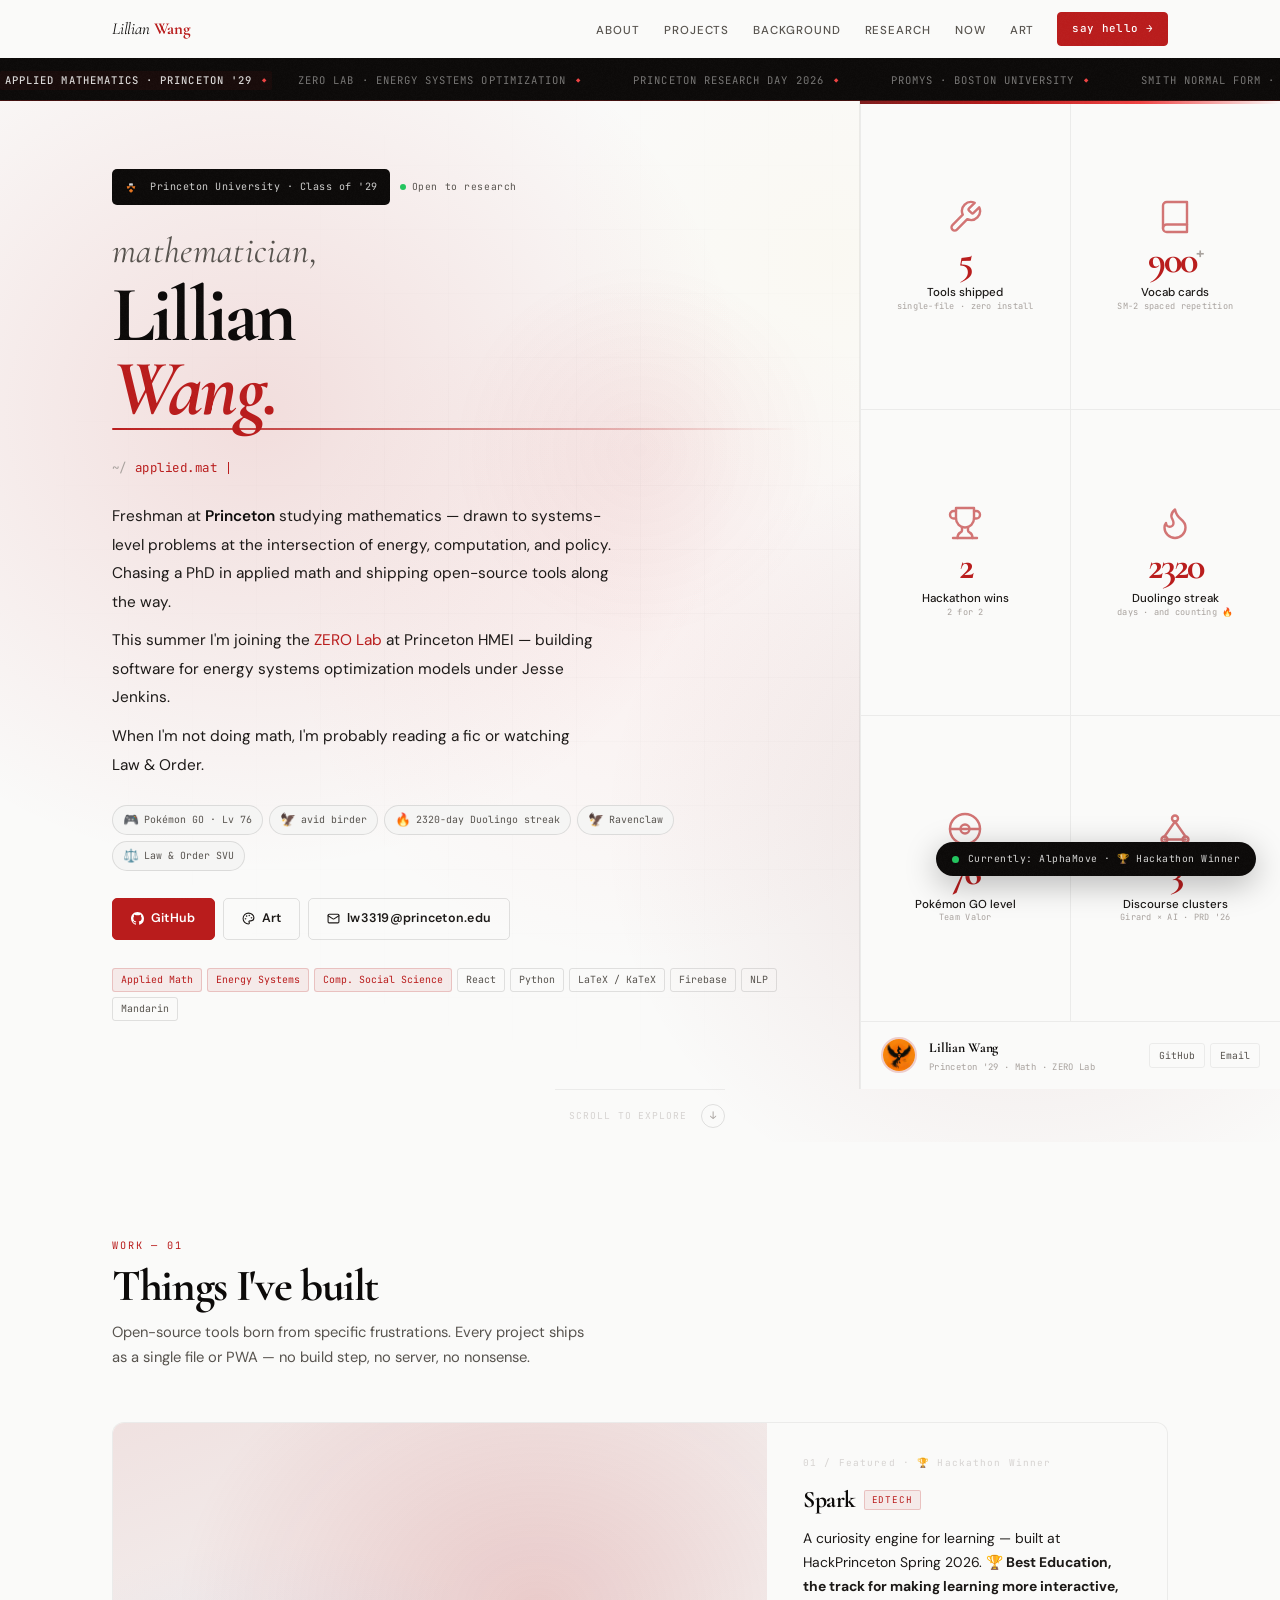
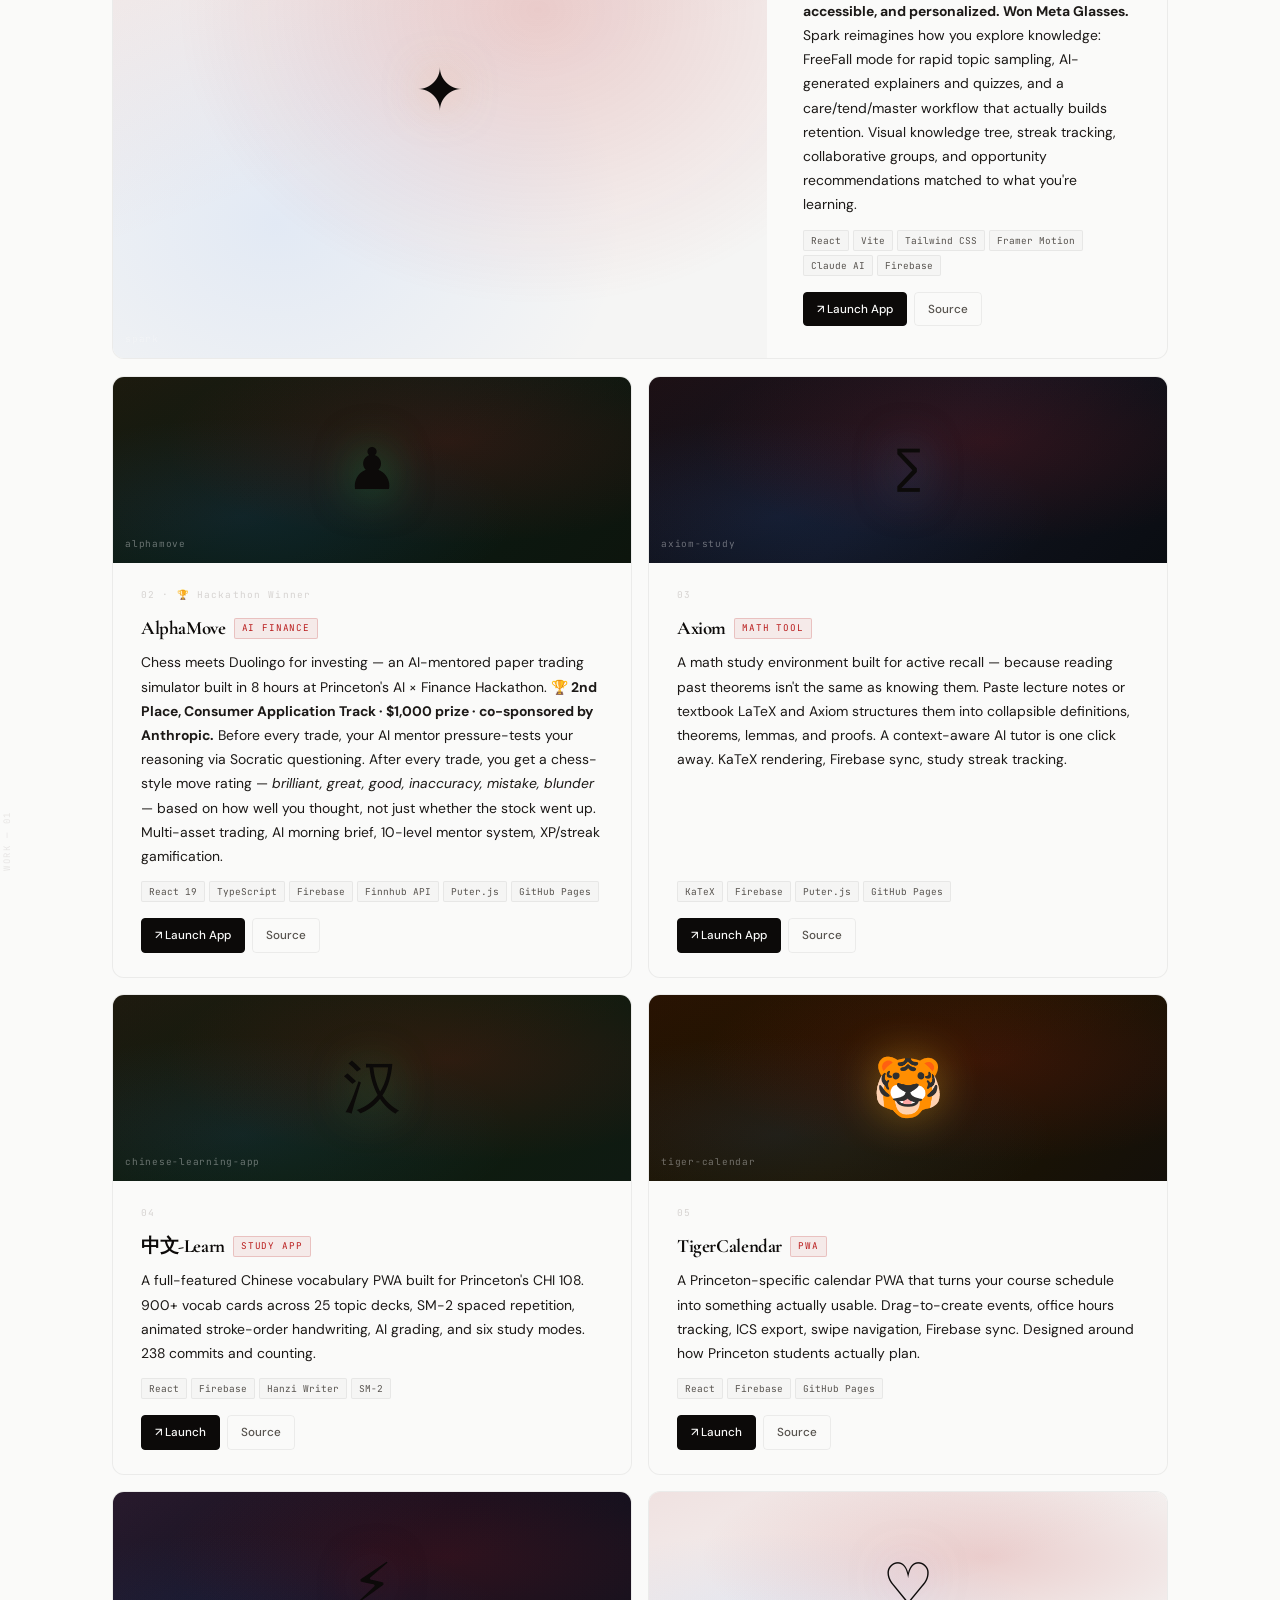
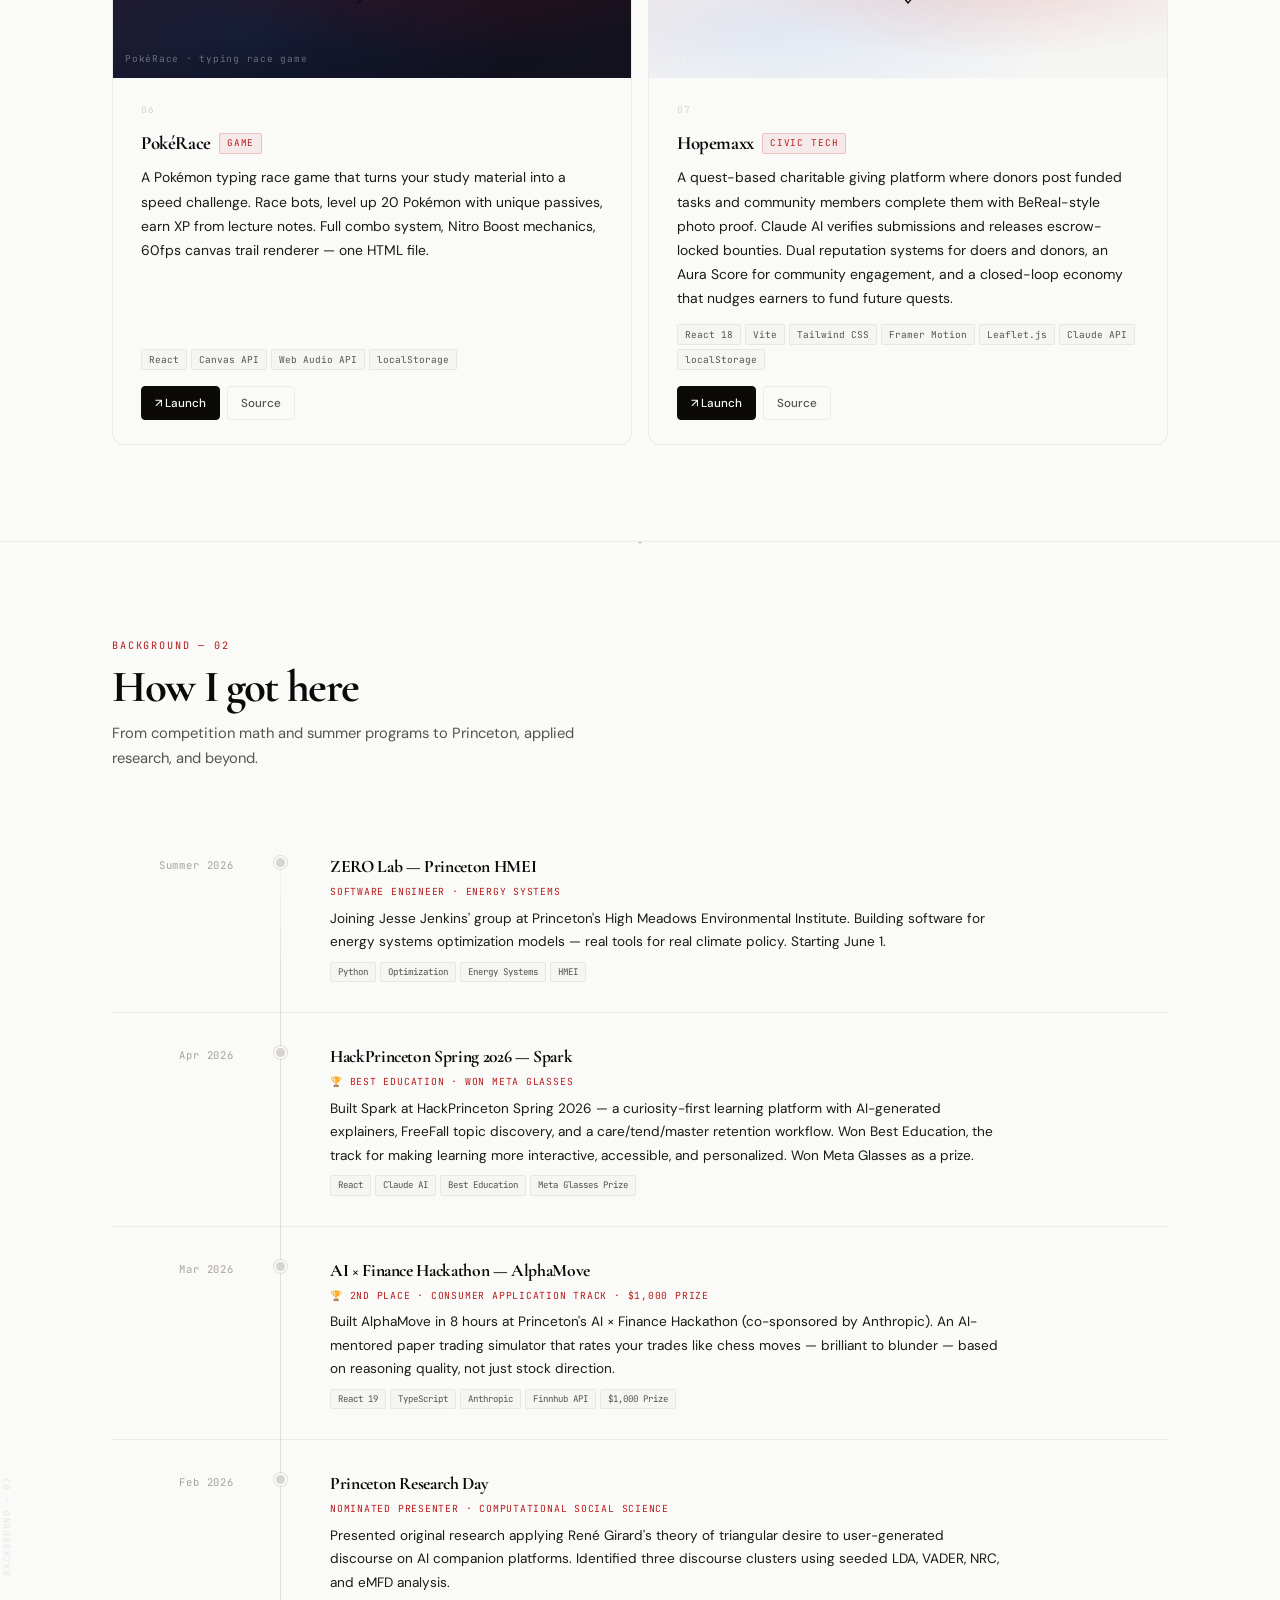
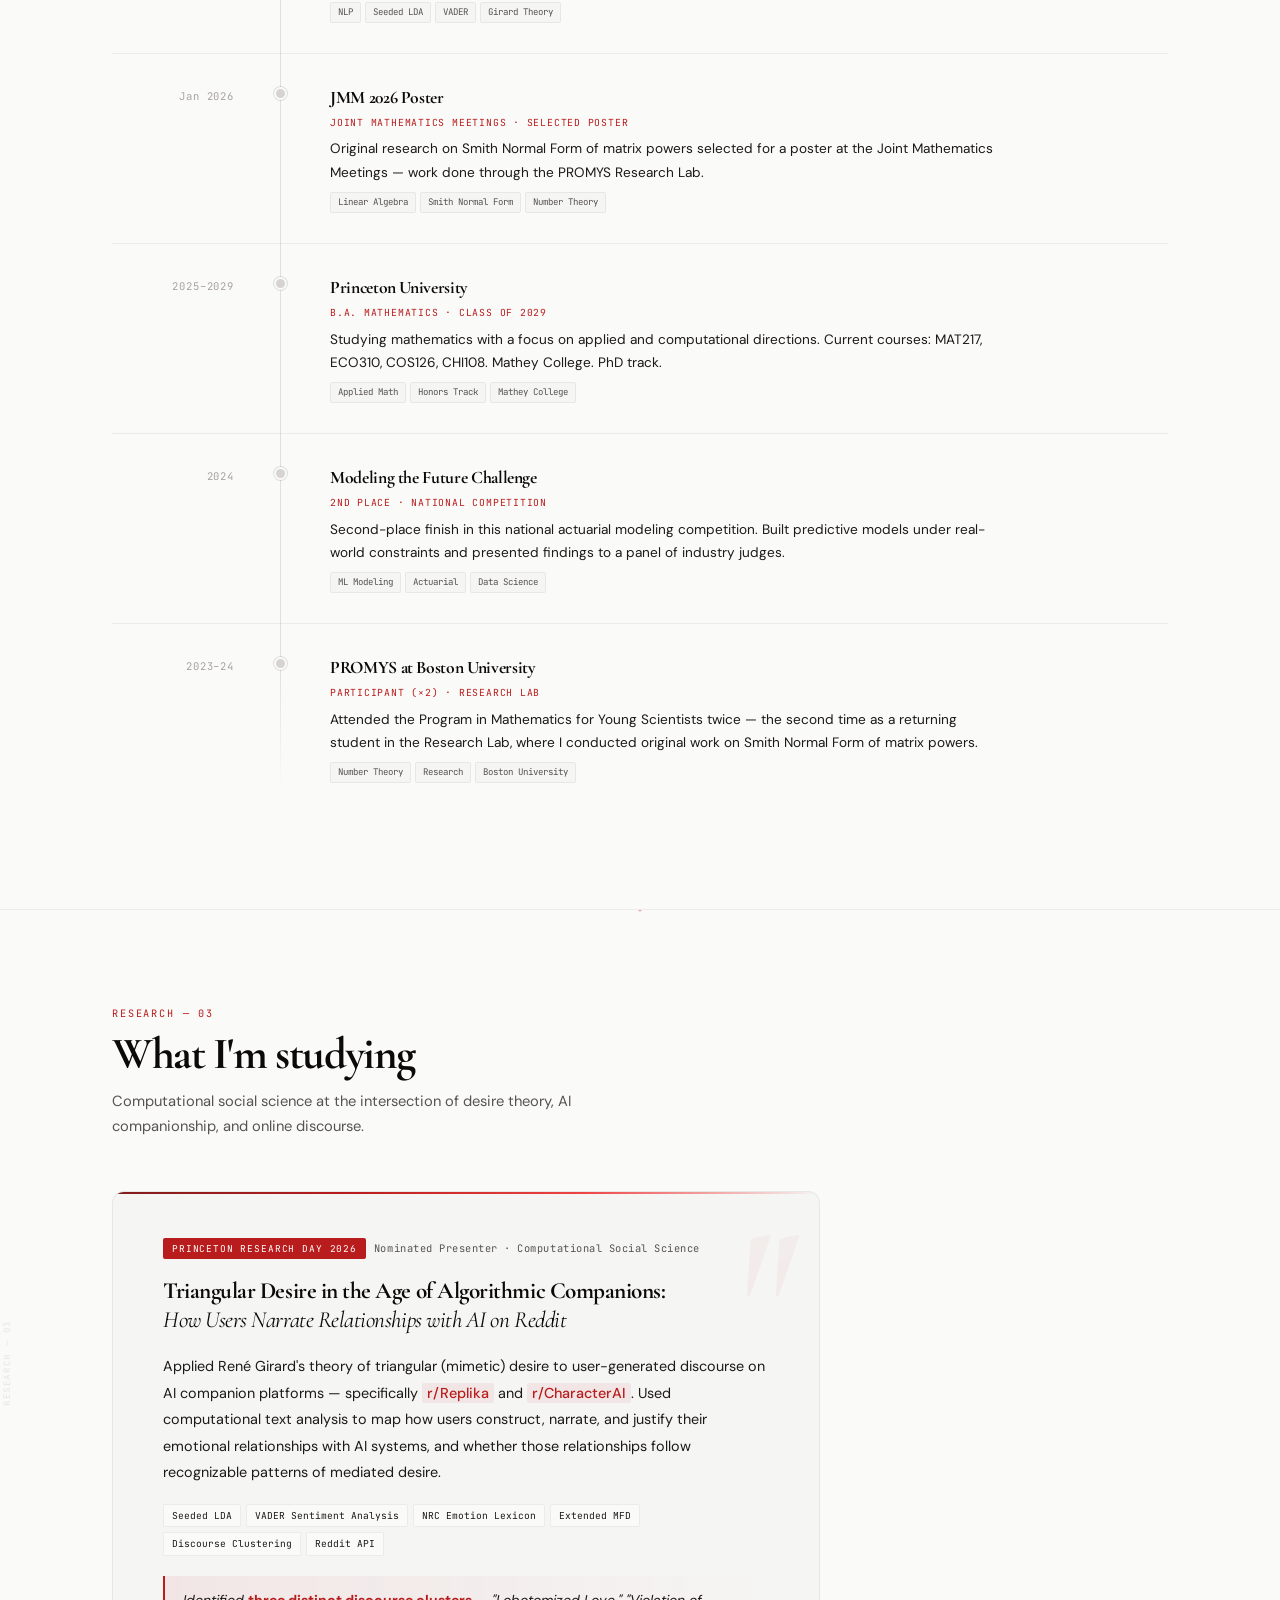
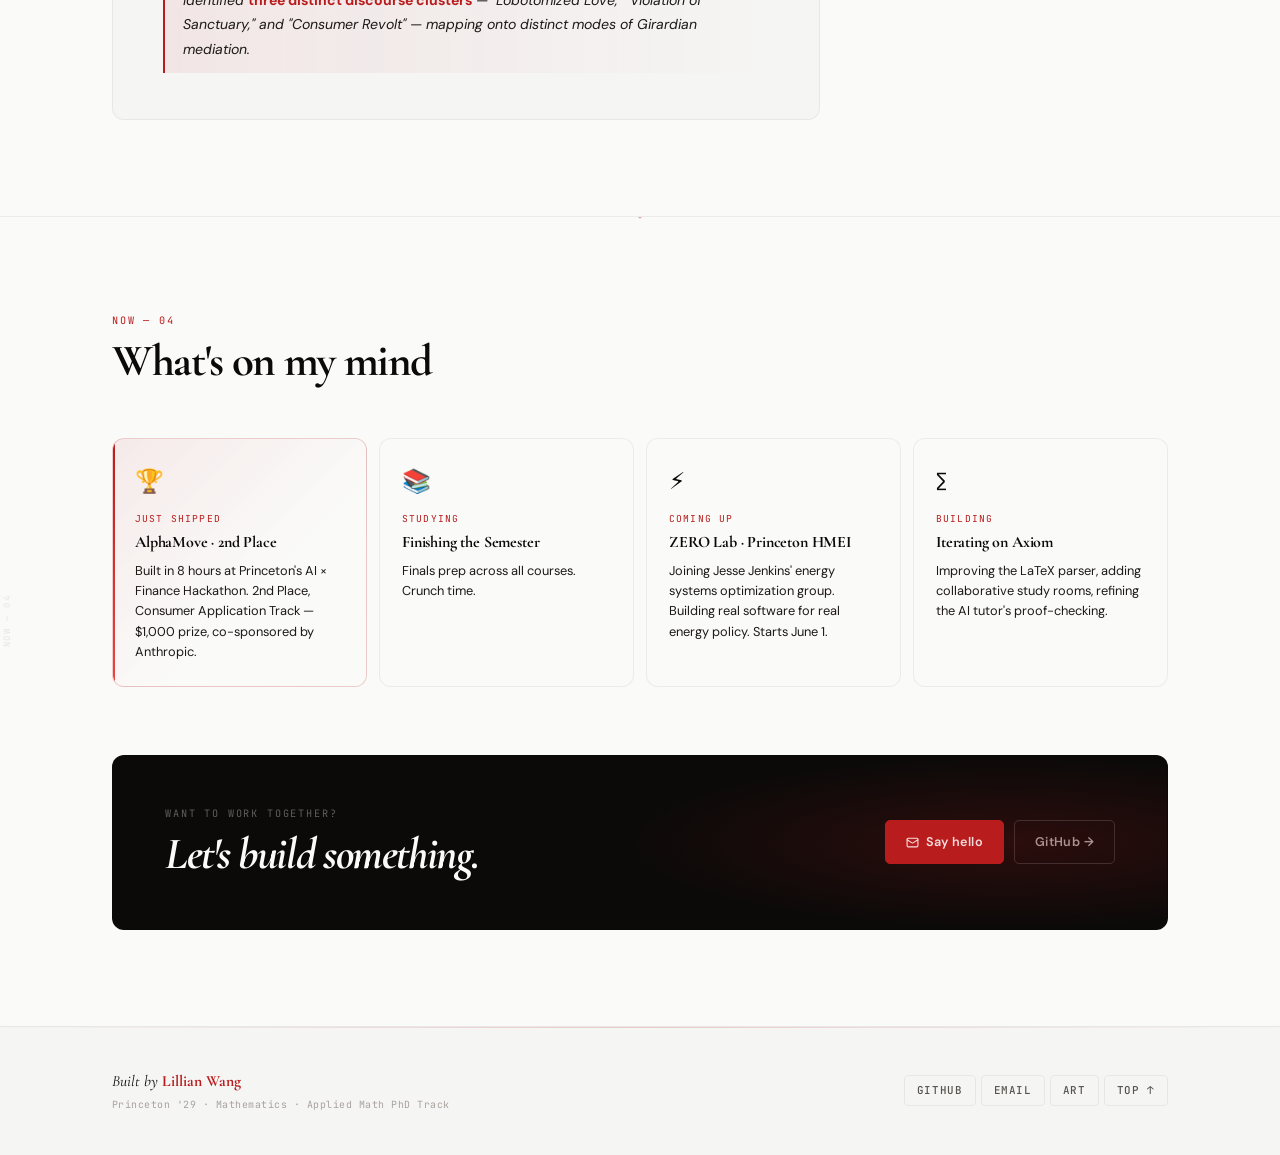
==== index.html @ 7b849ce6 "Update index.html" ====
<!DOCTYPE html>
<html lang="en">
<head>
<meta charset="UTF-8"/>
<meta name="viewport" content="width=device-width,initial-scale=1.0"/>
<meta http-equiv="Cache-Control" content="no-cache, no-store, must-revalidate"/>
<meta http-equiv="Pragma" content="no-cache"/>
<meta http-equiv="Expires" content="0"/>
<!-- Cache-bust version: update this string each deploy to force a reload -->
<meta name="site-version" content="v20250419-1"/>
<script>
(function(){
  var VERSION='v20250419-1';
  var stored=localStorage.getItem('site-version');
  if(stored && stored!==VERSION){
    localStorage.setItem('site-version',VERSION);
    // Hard reload, bypassing cache
    window.location.reload(true);
  } else {
    localStorage.setItem('site-version',VERSION);
  }
})();
</script>
<title>Lillian Wang — Math @ Princeton</title>
<meta name="description" content="Lillian Wang — Math @ Princeton '29. Building tools I wish existed. ZERO Lab internship. Applied math PhD track."/>
<meta name="google-site-verification" content="ecJf1j3jE1qeEwEBkO6Z4E8i9tVYqICHdxxBN81JIgk" />
<link rel="preconnect" href="https://fonts.googleapis.com"/>
<link rel="preconnect" href="https://fonts.gstatic.com" crossorigin/>
<link href="https://fonts.googleapis.com/css2?family=Cormorant+Garamond:ital,wght@0,400;0,600;0,700;1,400;1,700&family=DM+Sans:opsz,wght@9..40,300;9..40,400;9..40,500;9..40,600&family=JetBrains+Mono:wght@400;500&display=swap" rel="stylesheet"/>
<style>
:root{
  /* ── CRIMSON THEME ── */
  --r:#B91C1C;   /* Princeton crimson */
  --r2:#DC2626;
  --r3:#EF4444;
  --r4:#FCA5A5;
  --rdim:rgba(185,28,28,.07);
  --rlin:rgba(185,28,28,.2);
  --rglow:rgba(185,28,28,.18);
  --rdark:#7F1D1D;

  --ink:#0C0A09;--i2:#1C1917;--i3:#57534E;--i4:#A8A29E;--i5:#D6D3D1;
  --bg:#FAFAF9;--bg2:#F5F5F4;--bg3:#E7E5E4;--bg4:#D6D3D1;
  --bdr:rgba(12,10,9,.06);--bdr2:rgba(12,10,9,.11);

  --display:'Cormorant Garamond',Georgia,serif;
  --sans:'DM Sans',system-ui,sans-serif;
  --mono:'JetBrains Mono',monospace;
  --spring:cubic-bezier(.22,1,.36,1);
  --snap:cubic-bezier(.34,1.56,.64,1);
}

*,*::before,*::after{box-sizing:border-box;margin:0;padding:0}
html{scroll-behavior:smooth}
body{background:var(--bg);color:var(--ink);font-family:var(--sans);line-height:1.6;overflow-x:hidden;-webkit-font-smoothing:antialiased}

/* ── GLOBAL SCROLL PROGRESS ── */
#progress-bar{position:fixed;top:0;left:0;height:2px;width:0%;background:linear-gradient(90deg,var(--rdark),var(--r),var(--r3));z-index:9999;box-shadow:0 0 12px var(--rglow)}

/* ── GRAIN ── */
#grain{position:fixed;inset:0;z-index:9997;pointer-events:none;opacity:.28;mix-blend-mode:lighten}

/* ── CURSOR ── */
#cursor-glow{position:fixed;width:380px;height:380px;border-radius:50%;pointer-events:none;z-index:1;background:radial-gradient(circle,rgba(185,28,28,.055) 0%,transparent 70%);transform:translate(-50%,-50%)}

/* ── LAYOUT ── */
.wrap{max-width:1160px;margin:0 auto;padding:0 52px;position:relative;z-index:2}

/* ─────────────────────────
   NAV
───────────────────────── */
nav{position:fixed;top:0;left:0;right:0;z-index:500;transition:background .4s,box-shadow .4s}
nav.scrolled{background:rgba(250,250,249,.96);backdrop-filter:blur(24px);-webkit-backdrop-filter:blur(24px);border-bottom:1px solid var(--bdr)}
.nav-inner{max-width:1160px;margin:0 auto;padding:0 52px;height:58px;display:flex;align-items:center;justify-content:space-between}
.nav-logo{display:flex;align-items:center;gap:10px;text-decoration:none}

.nav-logo-name{font-family:var(--display);font-style:italic;font-size:1.05rem;color:var(--ink);font-weight:400;letter-spacing:-.01em}
.nav-logo-name b{font-style:normal;color:var(--r);font-weight:700}
.nav-r{display:flex;align-items:center;gap:6px}
.nav-links{display:flex;gap:2px;list-style:none}
.nav-links a{font-size:.72rem;font-weight:500;color:var(--i3);text-decoration:none;letter-spacing:.08em;text-transform:uppercase;padding:6px 11px;border-radius:4px;transition:color .15s,background .15s}
.nav-links a:hover{color:var(--ink);background:var(--bg2)}
.nav-cta{font-family:var(--mono);font-size:.68rem;font-weight:500;padding:7px 14px;border-radius:4px;background:var(--r);color:#fff;text-decoration:none;letter-spacing:.03em;border:1.5px solid var(--r);transition:all .18s var(--spring);margin-left:6px}
.nav-cta:hover{background:var(--r2);border-color:var(--r2);transform:translateY(-1px);box-shadow:0 4px 14px var(--rglow)}

/* ─────────────────────────
   MARQUEE
───────────────────────── */
.marquee-wrap{
  background:var(--ink);
  overflow:hidden;white-space:nowrap;padding:8px 0;
  position:relative;z-index:3;margin-top:58px;
  border-bottom:1px solid rgba(185,28,28,.3);
}
.marquee-track{display:inline-flex;animation:marquee 34s linear infinite}
.marquee-track:hover{animation-play-state:paused}
.marquee-item{font-family:var(--mono);font-size:.66rem;letter-spacing:.1em;text-transform:uppercase;color:rgba(250,250,249,.45);padding:0 26px;display:inline-flex;align-items:center;gap:10px;white-space:nowrap}
.marquee-item .dot{color:var(--r3);font-size:.45rem}
.marquee-item.hl{color:rgba(250,250,249,.85);font-weight:500}
@keyframes marquee{0%{transform:translateX(0)}100%{transform:translateX(-50%)}}

/* ─────────────────────────
   HERO
───────────────────────── */
#hero{display:flex;flex-direction:column;position:relative;background:var(--bg);overflow:hidden}

/* ── ANIMATED GRADIENT MESH BACKGROUND ── */
@property --bx1{syntax:'<percentage>';initial-value:20%;inherits:false}
@property --by1{syntax:'<percentage>';initial-value:30%;inherits:false}
@property --bx2{syntax:'<percentage>';initial-value:80%;inherits:false}
@property --by2{syntax:'<percentage>';initial-value:70%;inherits:false}
@property --bx3{syntax:'<percentage>';initial-value:50%;inherits:false}
@property --by3{syntax:'<percentage>';initial-value:50%;inherits:false}
.hero-bg{position:absolute;inset:0;z-index:0;pointer-events:none}
.hero-bg::before{
  content:'';position:absolute;inset:0;z-index:1;
  background-image:
    linear-gradient(var(--bdr) 1px,transparent 1px),
    linear-gradient(90deg,var(--bdr) 1px,transparent 1px);
  background-size:64px 64px;
  mask-image:radial-gradient(ellipse 85% 85% at 50% 45%,black 10%,transparent 68%);
  -webkit-mask-image:radial-gradient(ellipse 85% 85% at 50% 45%,black 10%,transparent 68%);
  opacity:.28;
}
.hero-bg::after{
  content:'';position:absolute;inset:0;
  --bx1:20%;--by1:30%;--bx2:80%;--by2:70%;--bx3:50%;--by3:50%;
  background:
    radial-gradient(ellipse 70% 80% at var(--bx1) var(--by1),rgba(185,28,28,.13) 0%,transparent 55%),
    radial-gradient(ellipse 60% 70% at var(--bx2) var(--by2),rgba(127,29,29,.1) 0%,transparent 55%),
    radial-gradient(ellipse 50% 60% at var(--bx3) var(--by3),rgba(248,113,113,.07) 0%,transparent 55%),
    radial-gradient(ellipse 40% 50% at 65% 15%,rgba(252,211,77,.04) 0%,transparent 55%);
  animation:meshBlob 20s ease-in-out infinite alternate;
}
@keyframes meshBlob{
  0%  {--bx1:20%;--by1:30%;--bx2:80%;--by2:70%;--bx3:50%;--by3:50%}
  33% {--bx1:70%;--by1:60%;--bx2:20%;--by2:30%;--bx3:80%;--by3:30%}
  66% {--bx1:40%;--by1:80%;--bx2:60%;--by2:20%;--bx3:20%;--by3:70%}
  100%{--bx1:75%;--by1:20%;--bx2:15%;--by2:80%;--bx3:85%;--by3:60%}
}

/* Big decorative number watermark */
.hero-watermark{
  position:absolute;right:-40px;top:50%;transform:translateY(-50%);
  font-family:var(--display);font-weight:700;font-style:italic;
  font-size:28vw;color:var(--r);opacity:.022;line-height:1;
  pointer-events:none;user-select:none;z-index:1;white-space:nowrap;
}

.hero-split{
  display:flex;flex:1;
  min-height:calc(100vh - 96px);
  position:relative;z-index:2;
}

/* LEFT */
.hero-l{
  flex:1;
  padding:68px 60px 68px max(52px,calc((100vw - 1160px)/2 + 52px));
  display:flex;flex-direction:column;justify-content:center;
  border-right:1px solid var(--bdr);
  position:relative;
}

/* Princeton badge */
.badge-row{display:flex;align-items:center;gap:10px;margin-bottom:28px;flex-wrap:wrap}
.princeton-badge{
  display:inline-flex;align-items:center;gap:8px;
  background:var(--ink);border-radius:5px;padding:5px 12px 5px 8px;
}
.psv{width:22px;height:26px;flex-shrink:0;object-fit:contain;mix-blend-mode:lighten}
.princeton-text{font-family:var(--mono);font-size:.63rem;color:rgba(250,250,249,.82);letter-spacing:.05em}
.live-chip{display:inline-flex;align-items:center;gap:6px;font-family:var(--mono);font-size:.61rem;color:var(--i3);letter-spacing:.06em}
.live-dot{width:6px;height:6px;border-radius:50%;background:#22c55e;flex-shrink:0;animation:livePulse 2.5s ease-in-out infinite}
@keyframes livePulse{0%,100%{box-shadow:0 0 0 2px rgba(34,197,94,.18)}50%{box-shadow:0 0 0 5px rgba(34,197,94,.04)}}

/* Name */
.hero-name{
  font-family:var(--display);
  font-size:clamp(3.8rem,6.2vw,6.2rem);
  font-weight:700;line-height:.93;
  letter-spacing:-.035em;color:var(--ink);
  margin-bottom:10px;
}
.hero-name .line1{display:block;font-weight:400;font-style:italic;color:var(--i3);font-size:.45em;letter-spacing:.01em;margin-bottom:10px;line-height:1}
.hero-name em{font-style:italic;color:var(--r);display:block;position:relative}
.hero-name em::after{
  content:'';position:absolute;bottom:-4px;left:0;height:2px;
  background:linear-gradient(90deg,var(--r),transparent);
  width:100%;border-radius:1px;
  transform:scaleX(0);transform-origin:left;
  animation:nameUnderline 1.1s .85s var(--spring) forwards;
}
@keyframes nameUnderline{to{transform:scaleX(1)}}

/* Terminal kicker */
.hero-kicker{font-family:var(--mono);font-size:.78rem;color:var(--r);letter-spacing:.04em;margin:22px 0 24px;display:flex;align-items:center;gap:8px;min-height:1.4em}
.kicker-prompt{color:var(--i4);user-select:none}
.cursor-blink{display:inline-block;width:1px;height:.9em;background:var(--r);margin-left:2px;vertical-align:middle;animation:blink .9s step-end infinite}
@keyframes blink{0%,100%{opacity:1}50%{opacity:0}}

.hero-bio{font-size:.96rem;line-height:1.86;color:var(--i2);max-width:500px;margin-bottom:26px}
.hero-bio p+p{margin-top:10px}
.hero-bio a{color:var(--r);text-underline-offset:3px;text-decoration-thickness:1px}
.hero-bio strong{color:var(--ink);font-weight:600}

/* Personality pills row */
.fun-row{display:flex;flex-wrap:wrap;gap:6px;margin-bottom:26px}
.fun-pill{
  display:inline-flex;align-items:center;gap:5px;
  font-family:var(--mono);font-size:.62rem;
  padding:4px 10px;border-radius:20px;
  background:var(--bg2);border:1px solid var(--bdr2);color:var(--i3);
  transition:all .18s var(--spring);cursor:default;
  white-space:nowrap;
}
.fun-pill:hover{border-color:var(--rlin);color:var(--r);background:var(--rdim);transform:translateY(-1px)}
.fun-pill .fp-ico{font-size:.8rem}

.hero-ctas{display:flex;gap:8px;flex-wrap:wrap;margin-bottom:28px}
.btn{display:inline-flex;align-items:center;gap:7px;font-size:.78rem;font-weight:600;letter-spacing:.02em;padding:10px 18px;border-radius:5px;text-decoration:none;border:1.5px solid transparent;transition:all .2s var(--spring)}
.btn-fill{background:var(--r);color:#fff;border-color:var(--r)}
.btn-fill:hover{background:var(--r2);transform:translateY(-2px);box-shadow:0 8px 24px var(--rglow)}
.btn-line{background:transparent;color:var(--i2);border-color:var(--bdr2)}
.btn-line:hover{border-color:var(--i3);color:var(--ink);transform:translateY(-2px)}

.chips{display:flex;flex-wrap:wrap;gap:5px}
.chip{font-family:var(--mono);font-size:.62rem;padding:3px 8px;border-radius:3px;background:transparent;border:1px solid var(--bdr2);color:var(--i3);transition:all .16s var(--spring);cursor:default}
.chip:hover{border-color:var(--rlin);color:var(--r);background:var(--rdim);transform:translateY(-1px)}
.chip.lit{background:var(--rdim);border-color:var(--rlin);color:var(--r)}

/* RIGHT — stat bento */
.hero-r{width:420px;flex-shrink:0;display:flex;flex-direction:column;background:var(--bg);position:relative}
.hr-accent{height:3px;background:linear-gradient(90deg,var(--rdark),var(--r),var(--r3),transparent);flex-shrink:0}

.stat-bento{
  flex:1;display:grid;
  grid-template-columns:1fr 1fr;
  border-left:1px solid var(--bdr);
}
.sb{
  padding:18px 16px;
  border-bottom:1px solid var(--bdr);
  border-right:1px solid var(--bdr);
  display:flex;flex-direction:column;align-items:center;justify-content:center;
  text-align:center;
  position:relative;overflow:hidden;cursor:default;
  transition:background .2s;gap:6px;
}
.sb:nth-child(2n){border-right:none}
.sb:nth-last-child(-n+2){border-bottom:none}
.sb.wide{grid-column:1/-1;border-right:none;flex-direction:row;align-items:center;gap:20px;min-height:80px;text-align:left;padding:18px 24px;justify-content:flex-start}
.sb.wide:last-child{border-bottom:none}

.sb::before{content:'';position:absolute;inset:0;background:var(--rdim);opacity:0;transition:opacity .25s}
.sb:hover::before{opacity:1}

/* Visual icon — centered at top, large */
.sb-icon{
  stroke:var(--r);
  stroke-width:1.6;
  width:36px;height:36px;
  color:var(--r);
  opacity:.6;
  transition:opacity .3s,transform .3s var(--spring);
  position:relative;z-index:1;
  flex-shrink:0;
}
.sb:hover .sb-icon{stroke:var(--r);opacity:.9;transform:scale(1.14) translateY(-2px)}
.sb.wide .sb-icon{stroke:var(--r);stroke-width:1.6;opacity:.6;width:32px;height:32px}

.sb-n{
  font-family:var(--display);
  font-size:clamp(1.9rem,3vw,2.7rem);
  font-weight:700;color:var(--r);
  line-height:1;letter-spacing:-.05em;
  position:relative;z-index:1;
  transition:transform .3s var(--spring);
}
.sb-n sup{font-size:.38em;vertical-align:super;font-family:var(--sans);color:var(--i4)}
.sb:hover .sb-n{transform:scale(1.06) translateY(-1px)}
.sb-label{font-size:.72rem;color:var(--i2);font-weight:500;position:relative;z-index:1;line-height:1.2}
.sb-sub{font-family:var(--mono);font-size:.54rem;color:var(--i4);letter-spacing:.03em;position:relative;z-index:1}

/* Profile strip */
.hr-profile{border-left:1px solid var(--bdr);border-top:1px solid var(--bdr);padding:15px 20px;display:flex;align-items:center;gap:12px;flex-shrink:0}
.hr-avatar{width:36px;height:36px;border-radius:50%;flex-shrink:0;overflow:hidden;border:2px solid var(--rlin)}
.hr-avatar img{width:100%;height:100%;object-fit:cover;object-position:center 20%}
.hr-profile-name{font-family:var(--display);font-size:.86rem;font-weight:700;color:var(--ink);letter-spacing:-.01em}
.hr-profile-sub{font-family:var(--mono);font-size:.56rem;color:var(--i4);letter-spacing:.04em;margin-top:1px}
.hr-profile-links{margin-left:auto;display:flex;gap:5px}
.hr-pl{font-family:var(--mono);font-size:.61rem;color:var(--i3);text-decoration:none;padding:4px 9px;border-radius:3px;border:1px solid var(--bdr);transition:all .15s}
.hr-pl:hover{color:var(--r);border-color:var(--rlin);background:var(--rdim)}

/* Hero footer */
.hero-foot{padding:14px 0;border-top:1px solid var(--bdr);display:flex;align-items:center;gap:14px;font-family:var(--mono);font-size:.6rem;letter-spacing:.1em;color:var(--i5);text-transform:uppercase;position:relative;z-index:2}
.hf-line{flex:1;height:1px;background:linear-gradient(90deg,var(--bdr),transparent)}
.hf-arrow{width:24px;height:24px;border-radius:50%;border:1px solid var(--bdr2);display:flex;align-items:center;justify-content:center;font-size:.65rem;color:var(--i4);animation:arrowBounce 2.2s ease-in-out infinite}
@keyframes arrowBounce{0%,100%{transform:translateY(0)}50%{transform:translateY(4px)}}

/* ─────────────────────────
   SECTIONS
───────────────────────── */
.sec{padding:96px 0;position:relative;overflow:hidden}
.sec+.sec{border-top:1px solid var(--bdr)}
.sec-index{position:absolute;left:0;top:50%;writing-mode:vertical-rl;transform:translateY(-50%) rotate(180deg);font-family:var(--mono);font-size:.56rem;letter-spacing:.18em;text-transform:uppercase;color:var(--bg3);user-select:none;pointer-events:none;z-index:0}
.eyebrow{font-family:var(--mono);font-size:.64rem;letter-spacing:.18em;text-transform:uppercase;color:var(--r);margin-bottom:8px}
h2{font-family:var(--display);font-size:clamp(2rem,3.5vw,3rem);font-weight:700;line-height:1.08;letter-spacing:-.03em;color:var(--ink);margin-bottom:10px}
.sec-desc{font-size:.92rem;color:var(--i3);max-width:480px;line-height:1.7}

/* ─────────────────────────
   PROJECTS
───────────────────────── */
.projects-grid{display:grid;grid-template-columns:1fr 1fr;gap:16px;margin-top:52px}
.pc{background:var(--bg);border:1px solid var(--bdr);border-radius:12px;overflow:hidden;position:relative;transition:border-color .25s,box-shadow .25s,transform .3s var(--spring);display:flex;flex-direction:column;will-change:transform}
.pc:hover{border-color:var(--rlin);box-shadow:0 20px 56px rgba(185,28,28,.08),0 4px 12px rgba(0,0,0,.04);transform:translateY(-6px)}
.pc.feat{grid-column:1/-1;display:grid;grid-template-columns:1fr 400px;grid-template-rows:1fr}
.pc.feat:hover{transform:translateY(-6px)}

.pc-img{position:relative;overflow:hidden;background:var(--bg2)}
.pc.feat .pc-img{height:100%;min-height:280px}
.pc:not(.feat) .pc-img{height:186px}
.pc-img img{
  width:100%;height:100%;
  object-fit:cover;
  object-position:center center;
  transition:transform .7s var(--spring),filter .4s;
  filter:saturate(.85) brightness(.98);
  display:block;
}
.pc:hover .pc-img img{transform:scale(1.04);filter:saturate(1) brightness(1)}

/* TigerCalendar: zoom out to show full wordmark */
.img-tiger{
  object-fit:contain !important;
  object-position:55% center !important;
  background:var(--bg2);
  padding:8px 4px;
}
/* Centered contain images (like tiger calendar) */
.img-contain{
  object-fit:contain !important;
  object-position:center center !important;
  background:var(--bg2);
  padding:12px;
}
/* Chinese app: nudge left */
.img-hanzi{object-fit:cover;object-position:35% center}

.pc-img::after{content:'';position:absolute;inset:0;background:linear-gradient(160deg,rgba(185,28,28,.09) 0%,transparent 55%);pointer-events:none}
.pc-icon-badge{position:absolute;bottom:12px;left:12px;z-index:2;width:44px;height:44px;border-radius:10px;overflow:hidden;box-shadow:0 4px 14px rgba(0,0,0,.22);border:2px solid rgba(255,255,255,.92);transition:transform .3s var(--snap)}
.pc-icon-badge img{width:100%;height:100%;object-fit:cover;display:block}
.pc:hover .pc-icon-badge{transform:scale(1.1) rotate(-4deg)}

/* Fallback */
.pc-img-fallback{width:100%;height:100%;display:flex;align-items:center;justify-content:center;flex-direction:column;gap:10px;position:relative;overflow:hidden}
.axiom-bg{background:linear-gradient(135deg,#0d0f14,#111420,#0a0d12)}
.hanzi-bg{background:linear-gradient(135deg,#0f1a0e,#0d1c0c,#0f1a12)}
.tiger-bg{background:linear-gradient(135deg,#1a1200,#1e1500,#14100a)}
.poke-bg{background:linear-gradient(135deg,#1a1a2e,#0f0f1e,#13121e)}
.alpha-bg{background:linear-gradient(135deg,#0d1a0d,#0a1a12,#0d150d)}
.pc-img-fallback::before{content:'';position:absolute;inset:0;background:radial-gradient(ellipse at 65% 35%,var(--glow1,rgba(185,28,28,.18)) 0%,transparent 60%),radial-gradient(ellipse at 25% 75%,var(--glow2,rgba(59,130,246,.1)) 0%,transparent 50%)}
.fallback-glyph{font-size:3.6rem;position:relative;z-index:1;filter:drop-shadow(0 0 22px var(--glyph-glow,rgba(185,28,28,.5)));animation:fallbackFloat 3.5s ease-in-out infinite}
@keyframes fallbackFloat{0%,100%{transform:translateY(0) rotate(-2deg)}50%{transform:translateY(-10px) rotate(2deg)}}
.fallback-label{position:absolute;bottom:12px;left:12px;z-index:2;font-family:var(--mono);font-size:.59rem;color:rgba(250,250,249,.38);letter-spacing:.08em}

.pc-body{padding:24px 28px;display:flex;flex-direction:column;flex:1}
.pc.feat .pc-body{padding:32px 36px}
.pc-num{font-family:var(--mono);font-size:.59rem;color:var(--i5);letter-spacing:.12em;margin-bottom:11px}
.pc-head{display:flex;align-items:center;gap:8px;flex-wrap:wrap;margin-bottom:7px}
.pc-name{font-family:var(--display);font-size:1.18rem;font-weight:700;color:var(--ink);letter-spacing:-.02em}
.pc.feat .pc-name{font-size:1.48rem}
.pc-tag{font-family:var(--mono);font-size:.58rem;padding:2px 7px;border-radius:2px;background:var(--rdim);color:var(--r);letter-spacing:.09em;text-transform:uppercase;border:1px solid var(--rlin)}
.pc-desc{font-size:.87rem;color:var(--i2);line-height:1.74;flex:1;margin-bottom:13px}
.pc-pills{display:flex;flex-wrap:wrap;gap:4px;margin-bottom:16px}
.pp{font-family:var(--mono);font-size:.59rem;padding:2px 7px;border-radius:2px;background:var(--bg2);border:1px solid var(--bdr);color:var(--i3)}
.pc-links{display:flex;gap:7px;margin-top:auto}
.pl{display:inline-flex;align-items:center;gap:5px;font-size:.73rem;font-weight:500;padding:7px 13px;border-radius:4px;text-decoration:none;white-space:nowrap;border:1px solid var(--bdr);color:var(--i3);transition:all .18s var(--spring)}
.pl:hover{color:var(--r);border-color:var(--rlin);transform:translateY(-1px)}
.pl.launch{background:var(--ink);color:var(--bg);border-color:var(--ink)}
.pl.launch:hover{background:var(--r);border-color:var(--r);box-shadow:0 4px 16px var(--rglow);transform:translateY(-2px)}

/* ─────────────────────────
   TIMELINE
───────────────────────── */
.timeline{margin-top:52px;position:relative}
.timeline::before{content:'';position:absolute;left:168px;top:24px;bottom:24px;width:1px;background:linear-gradient(to bottom,transparent,var(--bdr2) 8%,var(--bdr2) 92%,transparent)}
.tl-row{display:grid;grid-template-columns:140px 56px 1fr;gap:0;padding:30px 0;position:relative;align-items:start}
.tl-row+.tl-row{border-top:1px solid var(--bdr)}
.tl-year{font-family:var(--mono);font-size:.66rem;color:var(--i4);letter-spacing:.08em;padding-top:4px;text-align:right;padding-right:18px;white-space:nowrap}
.tl-dot-col{display:flex;justify-content:center;padding-top:3px;position:relative;z-index:1}
.tl-dot{width:13px;height:13px;border-radius:50%;border:2px solid var(--bg);background:var(--bg4);box-shadow:0 0 0 1px var(--bdr2);transition:background .25s var(--snap),transform .25s var(--snap),box-shadow .25s;flex-shrink:0}
.tl-row:hover .tl-dot{background:var(--r);transform:scale(1.3);box-shadow:0 0 0 3px var(--rglow)}
.tl-body{padding-left:22px}
.tl-title{font-family:var(--display);font-size:1.1rem;font-weight:700;color:var(--ink);letter-spacing:-.02em;margin-bottom:3px;transition:color .2s}
.tl-row:hover .tl-title{color:var(--r)}
.tl-sub{font-family:var(--mono);font-size:.61rem;color:var(--r);letter-spacing:.08em;text-transform:uppercase;margin-bottom:7px}
.tl-desc{font-size:.85rem;color:var(--i2);line-height:1.72;max-width:680px}
.tl-tags{display:flex;flex-wrap:wrap;gap:4px;margin-top:8px}
.tl-tag{font-family:var(--mono);font-size:.57rem;padding:2px 7px;border-radius:2px;background:var(--bg2);border:1px solid var(--bdr);color:var(--i3);transition:border-color .15s,color .15s}
.tl-row:hover .tl-tag{border-color:var(--rlin);color:var(--r2)}

/* ─────────────────────────
   RESEARCH
───────────────────────── */
.research-wrap{margin-top:52px;display:grid;grid-template-columns:1fr 320px;gap:28px;align-items:start}
.research-main{background:var(--bg2);border:1px solid var(--bdr);border-radius:12px;padding:46px 50px;position:relative;overflow:hidden}
.research-main::before{content:'';position:absolute;top:0;left:0;right:0;height:2px;background:linear-gradient(90deg,var(--rdark),var(--r),var(--r3),transparent)}
.research-main::after{content:'"';position:absolute;right:28px;top:12px;font-family:var(--display);font-size:11rem;font-weight:700;font-style:italic;color:var(--r);opacity:.04;line-height:1;pointer-events:none}
.rv{display:flex;align-items:center;gap:8px;flex-wrap:wrap;margin-bottom:18px}
.rv-chip{background:var(--r);color:#fff;padding:3px 9px;border-radius:2px;font-family:var(--mono);font-size:.59rem;letter-spacing:.09em;text-transform:uppercase}
.rv-label{font-family:var(--mono);font-size:.65rem;color:var(--i3);letter-spacing:.05em}
.rt{font-family:var(--display);font-size:1.45rem;font-weight:700;line-height:1.26;color:var(--ink);letter-spacing:-.02em;margin-bottom:18px}
.rt em{font-weight:400;font-style:italic}
.ra{font-size:.9rem;color:var(--i2);line-height:1.84;margin-bottom:18px}
.hl{background:var(--rdim);padding:1px 5px;border-radius:2px;color:var(--r);font-weight:500}
.methods{display:flex;flex-wrap:wrap;gap:5px;margin-bottom:20px}
.mt{font-family:var(--mono);font-size:.6rem;padding:3px 8px;border-radius:2px;background:var(--bg);border:1px solid var(--bdr);color:var(--i2)}
.finding{border-left:2px solid var(--r);padding:12px 18px;background:linear-gradient(90deg,var(--rdim),transparent);border-radius:0 5px 5px 0}
.finding p{font-size:.88rem;color:var(--i2);font-style:italic;line-height:1.74}
.finding strong{color:var(--r);font-style:normal}
.research-side{display:flex;flex-direction:column;gap:11px}
.rs-card{background:var(--bg);border:1px solid var(--bdr);border-radius:8px;padding:18px 20px;transition:border-color .2s,transform .2s var(--spring)}
.rs-card:hover{border-color:var(--rlin);transform:translateY(-2px)}
.rs-label{font-family:var(--mono);font-size:.59rem;color:var(--r);letter-spacing:.12em;text-transform:uppercase;margin-bottom:4px}
.rs-val{font-family:var(--display);font-size:1.3rem;font-weight:700;color:var(--ink);line-height:1.2}
.rs-desc{font-size:.77rem;color:var(--i3);margin-top:2px}

/* ─────────────────────────
   NOW
───────────────────────── */
.now-grid{display:grid;grid-template-columns:repeat(4,1fr);gap:12px;margin-top:52px}
.nc{padding:24px 22px;border:1px solid var(--bdr);border-radius:12px;background:var(--bg);position:relative;overflow:hidden;transition:border-color .22s,transform .22s var(--spring),box-shadow .22s;cursor:default}
.nc::before{content:'';position:absolute;left:0;top:0;bottom:0;width:2px;background:linear-gradient(to bottom,var(--r),var(--r3));transform:scaleY(0);transform-origin:bottom;transition:transform .35s var(--spring)}
.nc:hover{border-color:var(--rlin);transform:translateY(-4px);box-shadow:0 12px 32px rgba(185,28,28,.07)}
.nc:hover::before{transform:scaleY(1)}
.nc.feat{border-color:var(--rlin);background:linear-gradient(135deg,var(--rdim) 0%,var(--bg) 60%)}
.nc.feat::before{transform:scaleY(1)}
.nc-ico{font-size:1.45rem;margin-bottom:11px;display:block}
.nc-label{font-family:var(--mono);font-size:.6rem;color:var(--r);letter-spacing:.12em;text-transform:uppercase;margin-bottom:4px}
.nc-title{font-family:var(--display);font-size:1rem;font-weight:700;color:var(--ink);margin-bottom:5px;letter-spacing:-.01em}
.nc-desc{font-size:.8rem;color:var(--i2);line-height:1.58}

/* ─────────────────────────
   CTA STRIP
───────────────────────── */
.cta-strip{margin-top:68px;padding:50px 52px;border:1px solid var(--bdr);border-radius:12px;background:var(--ink);position:relative;overflow:hidden;display:flex;align-items:center;justify-content:space-between;gap:32px}
.cta-strip::before{content:'';position:absolute;inset:0;background:radial-gradient(ellipse 55% 75% at 85% 50%,rgba(185,28,28,.18) 0%,transparent 65%);pointer-events:none}
.cta-strip-l .eyebrow{color:rgba(250,250,249,.35)}
.cta-strip-l h2{color:var(--bg);margin-bottom:0;font-style:italic}
.cta-strip-r{flex-shrink:0;display:flex;gap:10px}
.cta-btn{display:inline-flex;align-items:center;gap:7px;font-size:.79rem;font-weight:600;letter-spacing:.03em;padding:11px 20px;border-radius:5px;text-decoration:none;transition:all .2s var(--spring);white-space:nowrap}
.cta-btn.solid{background:var(--r);color:#fff;border:1.5px solid var(--r)}
.cta-btn.solid:hover{background:var(--r2);transform:translateY(-2px);box-shadow:0 8px 24px rgba(185,28,28,.35)}
.cta-btn.ghost{background:transparent;color:rgba(250,250,249,.65);border:1.5px solid rgba(250,250,249,.16)}
.cta-btn.ghost:hover{border-color:rgba(250,250,249,.45);color:var(--bg);transform:translateY(-2px)}

/* ─────────────────────────
   FOOTER
───────────────────────── */
footer{padding:42px 0;border-top:1px solid var(--bdr);background:var(--bg2);position:relative}
footer::before{content:'';position:absolute;top:0;left:0;right:0;height:1px;background:linear-gradient(90deg,transparent,var(--r),transparent);opacity:.2}
.foot-inner{max-width:1160px;margin:0 auto;padding:0 52px;display:flex;align-items:center;justify-content:space-between;flex-wrap:wrap;gap:18px}
.foot-sig{font-family:var(--display);font-size:.98rem;font-style:italic;color:var(--ink);margin-bottom:3px}
.foot-sig b{font-style:normal;color:var(--r)}
.foot-sub{font-family:var(--mono);font-size:.62rem;color:var(--i4);letter-spacing:.05em}
.foot-links{display:flex;gap:5px}
.foot-links a{font-family:var(--mono);font-size:.68rem;font-weight:500;color:var(--i3);text-decoration:none;letter-spacing:.06em;text-transform:uppercase;padding:6px 12px;border-radius:4px;border:1px solid var(--bdr);transition:all .16s}
.foot-links a:hover{color:var(--r);border-color:var(--rlin);background:var(--rdim)}

/* ─────────────────────────
   ANIMATIONS
───────────────────────── */
@keyframes fadeUp{0%{opacity:0;transform:translateY(32px) scale(.96)}100%{opacity:1;transform:translateY(0) scale(1)}}
.fu{opacity:0;animation:fadeUp .75s var(--snap) forwards}
.d0{animation-delay:0s}.d1{animation-delay:.15s}.d2{animation-delay:.3s}
.d3{animation-delay:.45s}.d4{animation-delay:.6s}.d5{animation-delay:.75s}
.reveal{opacity:0;transform:translateY(22px);transition:opacity .65s var(--spring),transform .65s var(--spring)}
.reveal.on{opacity:1;transform:translateY(0)}
.reveal.r1{transition-delay:.07s}.reveal.r2{transition-delay:.14s}
.reveal.r3{transition-delay:.21s}.reveal.r4{transition-delay:.28s}

.math-bg{position:absolute;inset:0;z-index:1;pointer-events:none;overflow:hidden}
.mg{position:absolute;font-family:var(--display);font-style:italic;color:var(--r);opacity:0;animation:mgDrift linear infinite}
@keyframes mgDrift{0%{opacity:0;transform:translateY(0) rotate(-5deg) scale(.9)}5%{opacity:.6}88%{opacity:.04}100%{opacity:0;transform:translateY(-105vh) rotate(20deg) scale(1.08)}}

/* ─────────────────────────
   RESPONSIVE
───────────────────────── */
@media(max-width:1100px){
  .hero-split{flex-direction:column;min-height:auto}
  .hero-l{border-right:none;padding:60px 52px 48px}
  .hero-r{width:100%;border-top:1px solid var(--bdr)}
  .stat-bento{grid-template-rows:auto}
  .pc.feat{grid-template-columns:1fr;grid-column:unset}
  .pc.feat .pc-img{height:220px}
  .research-wrap{grid-template-columns:1fr}
  .research-side{display:none}
  .now-grid{grid-template-columns:1fr 1fr}
  .timeline::before{left:128px}
  .tl-row{grid-template-columns:100px 56px 1fr}
  .cta-strip{flex-direction:column;text-align:center}
  .cta-strip-r{justify-content:center}
}
@media(max-width:768px){
  .wrap,.nav-inner,.foot-inner{padding-left:20px;padding-right:20px}
  nav .nav-links,.nav-cta{display:none}
  .projects-grid{grid-template-columns:1fr}
  .now-grid{grid-template-columns:1fr}
  h2{font-size:1.9rem}
  .hero-name{font-size:3.2rem}
  .hero-l{padding:48px 20px 40px}
  .research-main{padding:26px 22px}
  .cta-strip{padding:28px 24px}
  .timeline::before{display:none}
  .tl-row{grid-template-columns:1fr;gap:4px}
  .tl-dot-col{display:none}
  .tl-year{text-align:left;padding-right:0;padding-bottom:2px}
  .tl-body{padding-left:0}
  /* Mobile: hero images centered properly */
  .pc-img img{object-position:center center !important}
  .img-tiger{padding:6px !important}
  .img-hanzi{object-fit:cover;object-position:35% center}
}

/* ══════════════════════════════════════
   ENHANCEMENTS
══════════════════════════════════════ */

/* ── LOADING SCREEN ── */
#loader{position:fixed;inset:0;z-index:99999;background:var(--bg);display:flex;align-items:center;justify-content:center;transition:opacity .65s var(--spring),visibility .65s}
#loader.done{opacity:0;visibility:hidden;pointer-events:none}
.loader-init{font-family:var(--display);font-style:italic;font-size:5rem;font-weight:700;color:var(--r);letter-spacing:-.06em;animation:loaderPulse .75s ease-out}
@keyframes loaderPulse{0%{opacity:0;transform:scale(.82)}60%{opacity:1;transform:scale(1.04)}100%{opacity:1;transform:scale(1)}}

/* ── CONSTELLATION CANVAS ── */
#constellation{position:absolute;inset:0;z-index:1;pointer-events:none}

/* ── STATUS WIDGET ── */
#status-widget{
  position:fixed;bottom:24px;right:24px;z-index:9996;
  background:var(--ink);color:rgba(250,250,249,.85);
  padding:9px 16px;border-radius:30px;
  font-family:var(--mono);font-size:.61rem;letter-spacing:.05em;
  display:flex;align-items:center;gap:9px;
  box-shadow:0 8px 32px rgba(0,0,0,.28),0 0 0 1px rgba(255,255,255,.07);
  cursor:pointer;
  transform:translateX(calc(100% + 48px));
  transition:transform .7s var(--spring),opacity .4s;
  opacity:0;
}
#status-widget.visible{transform:translateX(0);opacity:1}
#status-widget:hover{background:#1C1917}
.sw-dot{width:7px;height:7px;border-radius:50%;background:#22c55e;flex-shrink:0;animation:livePulse 2.5s ease-in-out infinite}

/* ── GLASSMORPHISM OVERLAY ── */
.pc-glass{
  position:absolute;inset:0;z-index:3;
  background:linear-gradient(to top,rgba(127,29,29,.88) 0%,rgba(185,28,28,.4) 55%,transparent 100%);
  backdrop-filter:blur(2px);-webkit-backdrop-filter:blur(2px);
  opacity:0;transform:translateY(100%);
  transition:opacity .38s var(--spring),transform .38s var(--spring);
  display:flex;flex-direction:column;justify-content:flex-end;padding:14px;pointer-events:none;
}
.pc:hover .pc-glass{opacity:1;transform:translateY(0)}
.glass-pills{display:flex;flex-wrap:wrap;gap:4px}
.glass-pill{
  font-family:var(--mono);font-size:.55rem;padding:2px 7px;border-radius:2px;
  background:rgba(255,255,255,.13);color:rgba(255,255,255,.92);
  border:1px solid rgba(255,255,255,.18);backdrop-filter:blur(4px);
}

/* ── REVEAL VARIANTS ── */
.reveal-left{opacity:0;transform:translateX(-30px);transition:opacity .65s var(--spring),transform .65s var(--spring)}
.reveal-left.on{opacity:1;transform:translateX(0)}
.reveal-right{opacity:0;transform:translateX(30px);transition:opacity .65s var(--spring),transform .65s var(--spring)}
.reveal-right.on{opacity:1;transform:translateX(0)}
.reveal-scale{opacity:0;transform:scale(.91);transition:opacity .65s var(--spring),transform .65s var(--spring)}
.reveal-scale.on{opacity:1;transform:scale(1)}
.reveal-left.r1,.reveal-right.r1,.reveal-scale.r1{transition-delay:.07s}
.reveal-left.r2,.reveal-right.r2,.reveal-scale.r2{transition-delay:.14s}
.reveal-left.r3,.reveal-right.r3,.reveal-scale.r3{transition-delay:.21s}

/* ── FUN PILL ENTRANCE & WIGGLE ── */
@keyframes pillDrop{
  0%{opacity:0;transform:translateY(-22px) scale(.82)}
  55%{transform:translateY(3px) scale(1.07)}
  100%{opacity:1;transform:translateY(0) scale(1)}
}
.fun-pill.drop{animation:pillDrop .52s var(--snap) forwards}
@keyframes pillWiggle{
  0%,100%{transform:rotate(0deg) translateY(-1px)}
  30%{transform:rotate(-2.8deg) translateY(-1px)}
  70%{transform:rotate(2.8deg) translateY(-1px)}
}
.fun-pill:hover{animation:pillWiggle .32s ease-in-out forwards !important;border-color:var(--rlin) !important;color:var(--r) !important;background:var(--rdim) !important}

/* ── TEXT SELECTION ── */
::selection{background:var(--r);color:#fff}

/* ── SCROLL MARGIN ── */
section{scroll-margin-top:80px}

/* ── ANIMATED LINK UNDERLINE ── */
.hero-bio a{
  text-decoration:none;
  background-image:linear-gradient(var(--r),var(--r));
  background-repeat:no-repeat;
  background-size:0% 1.5px;
  background-position:0 100%;
  transition:background-size .32s var(--spring),color .2s;
}
.hero-bio a:hover{background-size:100% 1.5px;color:var(--r2)}

/* ── CLICK RIPPLE ── */
.c-ripple{
  position:fixed;border-radius:50%;pointer-events:none;z-index:9999;
  width:80px;height:80px;
  background:radial-gradient(circle,rgba(185,28,28,.2) 0%,transparent 70%);
  transform:translate(-50%,-50%) scale(0);
  animation:rippleOut .55s var(--spring) forwards;
}
@keyframes rippleOut{
  0%{transform:translate(-50%,-50%) scale(0);opacity:1}
  100%{transform:translate(-50%,-50%) scale(1);opacity:0}
}

/* ── ENHANCED CURSOR GLOW ── */
#cursor-glow{transition:width .35s,height .35s,background .35s}
#cursor-glow.on-interactive{
  background:radial-gradient(circle,rgba(239,68,68,.09) 0%,transparent 70%);
  width:440px;height:440px;
}

/* ── WATERMARK GLOW PULSE ── */
@keyframes wmGlow{
  0%,100%{text-shadow:0 0 0 transparent}
  50%{text-shadow:0 0 60px rgba(185,28,28,.14),0 0 120px rgba(185,28,28,.06)}
}
.hero-watermark{animation:wmGlow 8s ease-in-out infinite}

/* ── IMAGE BLUR-UP ── */
.pc-img img{filter:blur(8px) saturate(.85) brightness(.98) !important;transition:filter .65s,transform .7s var(--spring) !important}
.pc-img img.img-loaded{filter:saturate(.85) brightness(.98) !important}
.pc:hover .pc-img img.img-loaded{filter:saturate(1) brightness(1) !important}

/* ── BENTO CARD TILT ── */
.sb{transform-style:preserve-3d;transition:transform .25s var(--spring)}

/* ── SECTION DIAMOND DIVIDERS ── */
.sec-div{
  position:absolute;top:-1px;left:50%;transform:translateX(-50%);
  width:260px;height:1px;
  background:linear-gradient(90deg,transparent,rgba(185,28,28,.35),transparent);
  z-index:5;pointer-events:none;
}
.sec-div::after{
  content:'◆';position:absolute;top:-5px;left:50%;transform:translateX(-50%);
  color:var(--r);font-size:.4rem;opacity:.4;
}

/* ── PREFERS REDUCED MOTION ── */
@media(prefers-reduced-motion:reduce){
  .fu{animation:none !important;opacity:1 !important;transform:none !important}
  .reveal,.reveal-left,.reveal-right,.reveal-scale{transition:none !important;opacity:1 !important;transform:none !important}
  .mg,.fallback-glyph,.hero-watermark,.hero-bg::after{animation:none !important}
  #constellation{display:none !important}
  .fun-pill{opacity:1 !important;animation:none !important}
  #loader{display:none !important}
  .c-ripple{display:none !important}
}

/* ── MOBILE DISABLE ── */
@media(max-width:768px){
  #constellation{display:none}
  #status-widget{display:none}
}
</style>
</head>
<body>

<!-- LOADING SCREEN -->
<div id="loader" aria-hidden="true"><span class="loader-init">LW</span></div>

<div id="progress-bar"></div>
<canvas id="grain" aria-hidden="true"></canvas>
<div id="cursor-glow" aria-hidden="true"></div>
<div class="math-bg" id="mathbg" aria-hidden="true"></div>

<!-- NAV -->
<nav id="nav">
  <div class="nav-inner">
    <a href="#hero" class="nav-logo">
      <span class="nav-logo-name">Lillian <b>Wang</b></span>
    </a>
    <div class="nav-r">
      <ul class="nav-links">
        <li><a href="#hero">About</a></li>
        <li><a href="#projects">Projects</a></li>
        <li><a href="#background">Background</a></li>
        <li><a href="#research">Research</a></li>
        <li><a href="#now">Now</a></li>
        <li><a href="art.html">Art</a></li>
      </ul>
      <a href="mailto:lw3319@princeton.edu" class="nav-cta">say hello →</a>
    </div>
  </div>
</nav>

<!-- MARQUEE -->
<div class="marquee-wrap" aria-hidden="true">
  <div class="marquee-track" id="marquee-track"></div>
</div>

<!-- HERO -->
<section id="hero">
  <div class="hero-bg"></div>
  <canvas id="constellation" aria-hidden="true"></canvas>
  <div class="hero-watermark" aria-hidden="true">'29</div>

  <div class="hero-split">

    <!-- LEFT -->
    <div class="hero-l">
      <div class="badge-row fu d0">
        <div class="princeton-badge">
          <!-- Mini shield in badge -->
          <img class="psv" src="[data-uri]" alt="Princeton shield"/>
          <span class="princeton-text">Princeton University · Class of '29</span>
        </div>
        <div class="live-chip"><span class="live-dot"></span>Open to research</div>
      </div>

      <h1 class="hero-name fu d1">
        <span class="line1">mathematician,</span>
        Lillian<br/><em>Wang.</em>
      </h1>

      <div class="hero-kicker fu d2">
        <span class="kicker-prompt">~/</span>
        <span id="kicker-text"></span><span class="cursor-blink"></span>
      </div>

      <div class="hero-bio fu d3">
        <p>Freshman at <strong>Princeton</strong> studying mathematics — drawn to systems-level problems at the intersection of energy, computation, and policy. Chasing a PhD in applied math and shipping open-source tools along the way.</p>
        <p>This summer I'm joining the <a href="https://zero.lab.princeton.edu/" target="_blank" rel="noopener">ZERO Lab</a> at Princeton HMEI — building software for energy systems optimization models under Jesse Jenkins.</p>
        <p>When I'm not doing math, I'm probably reading a fic or watching Law&nbsp;&amp;&nbsp;Order.</p>
      </div>

      <!-- Personality pills -->
      <div class="fun-row fu d4">
        <span class="fun-pill"><span class="fp-ico">🎮</span> Pokémon GO · Lv 76</span>
        <span class="fun-pill"><span class="fp-ico">🦅</span> avid birder</span>
        <span class="fun-pill"><span class="fp-ico">🔥</span> 2061-day Duolingo streak</span>
        <span class="fun-pill"><span class="fp-ico">🦅</span> Ravenclaw</span>
        <span class="fun-pill"><span class="fp-ico">⚖️</span> Law &amp; Order SVU</span>
      </div>

      <div class="hero-ctas fu d5">
        <a href="https://github.com/lillianwang112" class="btn btn-fill" target="_blank" rel="noopener">
          <svg width="13" height="13" viewBox="0 0 24 24" fill="currentColor"><path d="M12 0C5.37 0 0 5.37 0 12c0 5.31 3.435 9.795 8.205 11.385.6.105.825-.255.825-.57 0-.285-.015-1.23-.015-2.235-3.015.555-3.795-.735-4.035-1.41-.135-.345-.72-1.41-1.23-1.695-.42-.225-1.02-.78-.015-.795.945-.015 1.62.87 1.845 1.23 1.08 1.815 2.805 1.305 3.495.99.105-.78.42-1.305.765-1.605-2.67-.3-5.46-1.335-5.46-5.925 0-1.305.465-2.385 1.23-3.225-.12-.3-.54-1.53.12-3.18 0 0 1.005-.315 3.3 1.23.96-.27 1.98-.405 3-.405s2.04.135 3 .405c2.295-1.56 3.3-1.23 3.3-1.23.66 1.65.24 2.88.12 3.18.765.84 1.23 1.905 1.23 3.225 0 4.605-2.805 5.625-5.475 5.925.435.375.81 1.095.81 2.22 0 1.605-.015 2.895-.015 3.3 0 .315.225.69.825.57A12.02 12.02 0 0024 12c0-6.63-5.37-12-12-12z"/></svg>
          GitHub
        </a>
        <a href="art.html" class="btn btn-line">
          <svg width="13" height="13" viewBox="0 0 24 24" fill="none" stroke="currentColor" stroke-width="2" stroke-linecap="round" stroke-linejoin="round"><circle cx="13.5" cy="6.5" r=".5" fill="currentColor"/><circle cx="17.5" cy="10.5" r=".5" fill="currentColor"/><circle cx="8.5" cy="7.5" r=".5" fill="currentColor"/><circle cx="6.5" cy="12.5" r=".5" fill="currentColor"/><path d="M12 2C6.5 2 2 6.5 2 12s4.5 10 10 10c.926 0 1.648-.746 1.648-1.688 0-.437-.18-.835-.437-1.125-.29-.289-.438-.652-.438-1.125a1.64 1.64 0 0 1 1.668-1.668h1.996c3.051 0 5.555-2.503 5.555-5.554C21.965 6.012 17.461 2 12 2z"/></svg>
          Art
        </a>
        <a href="mailto:lw3319@princeton.edu" class="btn btn-line">
          <svg width="13" height="13" viewBox="0 0 24 24" fill="none" stroke="currentColor" stroke-width="2" stroke-linecap="round"><rect x="2" y="4" width="20" height="16" rx="2"/><path d="m22 7-8.97 5.7a1.94 1.94 0 0 1-2.06 0L2 7"/></svg>
          lw3319@princeton.edu
        </a>
      </div>

      <div class="chips fu d5">
        <span class="chip lit">Applied Math</span>
        <span class="chip lit">Energy Systems</span>
        <span class="chip lit">Comp. Social Science</span>
        <span class="chip">React</span><span class="chip">Python</span>
        <span class="chip">LaTeX / KaTeX</span><span class="chip">Firebase</span>
        <span class="chip">NLP</span><span class="chip">Mandarin</span>
      </div>
    </div>

    <!-- RIGHT — stat bento with icons -->
    <div class="hero-r fu d1">
      <div class="hr-accent"></div>
      <div class="stat-bento">

        <div class="sb">
          <svg class="sb-icon" viewBox="0 0 24 24" fill="none" stroke="var(--r)" stroke-width="1.8" stroke-linecap="round" stroke-linejoin="round">
            <path d="M14.7 6.3a1 1 0 000 1.4l1.6 1.6a1 1 0 001.4 0l3.77-3.77a6 6 0 01-7.94 7.94l-6.91 6.91a2.12 2.12 0 01-3-3l6.91-6.91a6 6 0 017.94-7.94l-3.76 3.76z"/>
          </svg>
          <div class="sb-n" data-target="5" data-suf="">5</div>
          <div><div class="sb-label">Tools shipped</div><div class="sb-sub">single-file · zero install</div></div>
        </div>

        <div class="sb">
          <svg class="sb-icon" viewBox="0 0 24 24" fill="none" stroke="var(--r)" stroke-width="1.8" stroke-linecap="round" stroke-linejoin="round">
            <path d="M4 19.5A2.5 2.5 0 016.5 17H20"/><path d="M6.5 2H20v20H6.5A2.5 2.5 0 014 19.5v-15A2.5 2.5 0 016.5 2z"/>
          </svg>
          <div class="sb-n" data-target="900" data-suf="+">900<sup>+</sup></div>
          <div><div class="sb-label">Vocab cards</div><div class="sb-sub">SM-2 spaced repetition</div></div>
        </div>

        <div class="sb">
          <svg class="sb-icon" viewBox="0 0 24 24" fill="none" stroke="var(--r)" stroke-width="1.8" stroke-linecap="round" stroke-linejoin="round">
            <path d="M6 9H4.5a2.5 2.5 0 0 1 0-5H6"/><path d="M18 9h1.5a2.5 2.5 0 0 0 0-5H18"/>
            <path d="M4 22h16"/><path d="M10 14.66V17c0 .55-.47.98-.97 1.21C7.85 18.75 7 20.24 7 22"/>
            <path d="M14 14.66V17c0 .55.47.98.97 1.21C16.15 18.75 17 20.24 17 22"/>
            <path d="M18 2H6v7a6 6 0 0 0 12 0V2Z"/>
          </svg>
          <div class="sb-n" id="commit-count-n" data-target="2" data-suf="">2</div>
          <div><div class="sb-label">Hackathon wins</div><div class="sb-sub">2 for 2</div></div>
        </div>

        <div class="sb">
          <svg class="sb-icon" viewBox="0 0 24 24" fill="none" stroke="var(--r)" stroke-width="1.8" stroke-linecap="round" stroke-linejoin="round">
            <path d="M8.5 14.5A2.5 2.5 0 0 0 11 12c0-1.38-.5-2-1-3-1.072-2.143-.224-4.054 2-6 .5 2.5 2 4.9 4 6.5 2 1.6 3 3.5 3 5.5a7 7 0 1 1-14 0c0-1.153.433-2.294 1-3a2.5 2.5 0 0 0 2.5 2.5z"/>
          </svg>
          <div class="sb-n" id="duo-streak-n" data-target="2061" data-suf="">2061</div>
          <div><div class="sb-label">Duolingo streak</div><div class="sb-sub">days · and counting 🔥</div></div>
        </div>

        <div class="sb">
          <svg class="sb-icon" viewBox="0 0 24 24" fill="none" stroke="var(--r)" stroke-width="1.8" stroke-linecap="round" stroke-linejoin="round">
            <circle cx="12" cy="12" r="10"/><line x1="2" y1="12" x2="22" y2="12"/><circle cx="12" cy="12" r="3"/>
          </svg>
          <div class="sb-n" data-target="76" data-suf="">76</div>
          <div><div class="sb-label">Pokémon GO level</div><div class="sb-sub">Team Valor</div></div>
        </div>

        <div class="sb">
          <svg class="sb-icon" viewBox="0 0 24 24" fill="none" stroke="var(--r)" stroke-width="1.8" stroke-linecap="round" stroke-linejoin="round">
            <circle cx="12" cy="5" r="2"/><circle cx="5" cy="19" r="2"/><circle cx="19" cy="19" r="2"/>
            <line x1="12" y1="7" x2="5" y2="17"/><line x1="12" y1="7" x2="19" y2="17"/><line x1="5" y1="19" x2="19" y2="19"/>
          </svg>
          <div class="sb-n" data-target="3" data-suf="">3</div>
          <div><div class="sb-label">Discourse clusters</div><div class="sb-sub">Girard × AI · PRD '26</div></div>
        </div>

      </div>
      <div class="hr-profile">
        <div class="hr-avatar"><img src="[data-uri]" alt="Lillian Wang"/></div>
        <div>
          <div class="hr-profile-name">Lillian Wang</div>
          <div class="hr-profile-sub">Princeton '29 · Math · ZERO Lab</div>
        </div>
        <div class="hr-profile-links">
          <a href="https://github.com/lillianwang112" class="hr-pl" target="_blank" rel="noopener">GitHub</a>
          <a href="mailto:lw3319@princeton.edu" class="hr-pl">Email</a>
        </div>
      </div>
    </div>

  </div><!-- /.hero-split -->

  <div class="wrap">
    <div class="hero-foot">
      <span class="hf-line"></span>
      <span>Scroll to explore</span>
      <div class="hf-arrow">↓</div>
    </div>
  </div>
</section>

<!-- PROJECTS -->
<section id="projects" class="sec">
  <div class="sec-index">Work — 01</div>
  <div class="wrap">
    <div class="reveal">
      <div class="eyebrow">Work — 01</div>
      <h2>Things I've built</h2>
      <p class="sec-desc">Open-source tools born from specific frustrations. Every project ships as a single file or PWA — no build step, no server, no nonsense.</p>
    </div>
    <div class="projects-grid">

      <div class="pc feat reveal r1">
        <div class="pc-img">
          <img src="https://raw.githubusercontent.com/lillianwang112/spark/main/public/hero.jpg" alt="Spark" loading="lazy" class="img-contain"
               onerror="this.parentElement.innerHTML='&lt;div class=\'pc-img-fallback spark-bg\'&gt;&lt;span class=\'fallback-glyph\' style=\'--glyph-glow:rgba(251,146,60,.5)\'&gt;✦&lt;/span&gt;&lt;span class=\'fallback-label\'&gt;spark&lt;/span&gt;&lt;/div&gt;'"/>
          <div class="pc-icon-badge"><img src="https://raw.githubusercontent.com/lillianwang112/spark/main/public/apple-touch-icon-180x180.png" alt="" onerror="this.style.display='none'"/></div>
          <div class="pc-glass"><div class="glass-pills"><span class="glass-pill">🏆 Best Education · HackPrinceton Spring '26</span><span class="glass-pill">🥽 Won Meta Glasses</span><span class="glass-pill">Curiosity engine for learning</span></div></div>
        </div>
        <div class="pc-body">
          <div class="pc-num">01 / Featured · 🏆 Hackathon Winner</div>
          <div class="pc-head"><span class="pc-name">Spark</span><span class="pc-tag">EdTech</span></div>
          <p class="pc-desc">A curiosity engine for learning — built at HackPrinceton Spring 2026. <strong>🏆 Best Education, the track for making learning more interactive, accessible, and personalized. Won Meta Glasses.</strong> Spark reimagines how you explore knowledge: FreeFall mode for rapid topic sampling, AI-generated explainers and quizzes, and a care/tend/master workflow that actually builds retention. Visual knowledge tree, streak tracking, collaborative groups, and opportunity recommendations matched to what you're learning.</p>
          <div class="pc-pills"><span class="pp">React</span><span class="pp">Vite</span><span class="pp">Tailwind CSS</span><span class="pp">Framer Motion</span><span class="pp">Claude AI</span><span class="pp">Firebase</span></div>
          <div class="pc-links">
            <a href="https://lillianwang112.github.io/spark/" class="pl launch" target="_blank" rel="noopener">↗ Launch App</a>
            <a href="https://github.com/lillianwang112/spark" class="pl" target="_blank" rel="noopener">Source</a>
          </div>
        </div>
      </div>

      <div class="pc reveal r1">
        <div class="pc-img">
          <img src="https://raw.githubusercontent.com/lillianwang112/alphamove/main/public/hero.jpg" alt="AlphaMove" loading="lazy" class="img-contain"
               onerror="this.parentElement.innerHTML='<div class=\'pc-img-fallback alpha-bg\'><span class=\'fallback-glyph\' style=\'--glyph-glow:rgba(34,197,94,.5)\'>♟</span><span class=\'fallback-label\'>alphamove</span></div>'"/>
          <div class="pc-icon-badge"><img src="https://raw.githubusercontent.com/lillianwang112/alphamove/main/public/alphamove-icon.png" alt="" onerror="this.style.display='none'"/></div>
          <div class="pc-glass"><div class="glass-pills"><span class="glass-pill">🏆 2nd Place · Consumer Track</span><span class="glass-pill">Built in 8 hours</span><span class="glass-pill">$1,000 · Co-sponsored by Anthropic</span></div></div>
        </div>
        <div class="pc-body">
          <div class="pc-num">02 · 🏆 Hackathon Winner</div>
          <div class="pc-head"><span class="pc-name">AlphaMove</span><span class="pc-tag">AI Finance</span></div>
          <p class="pc-desc">Chess meets Duolingo for investing — an AI-mentored paper trading simulator built in 8 hours at Princeton's AI × Finance Hackathon. <strong>🏆 2nd Place, Consumer Application Track · $1,000 prize · co-sponsored by Anthropic.</strong> Before every trade, your AI mentor pressure-tests your reasoning via Socratic questioning. After every trade, you get a chess-style move rating — <em>brilliant, great, good, inaccuracy, mistake, blunder</em> — based on how well you thought, not just whether the stock went up. Multi-asset trading, AI morning brief, 10-level mentor system, XP/streak gamification.</p>
          <div class="pc-pills"><span class="pp">React 19</span><span class="pp">TypeScript</span><span class="pp">Firebase</span><span class="pp">Finnhub API</span><span class="pp">Puter.js</span><span class="pp">GitHub Pages</span></div>
          <div class="pc-links">
            <a href="https://lillianwang112.github.io/alphamove/" class="pl launch" target="_blank" rel="noopener">↗ Launch App</a>
            <a href="https://github.com/lillianwang112/alphamove" class="pl" target="_blank" rel="noopener">Source</a>
          </div>
        </div>
      </div>

      <div class="pc reveal r1">
        <div class="pc-img">
          <img src="https://raw.githubusercontent.com/lillianwang112/axiom-study/main/screenshots/hero.png" alt="Axiom" loading="lazy" class="img-contain"
               onerror="this.parentElement.innerHTML='<div class=\'pc-img-fallback axiom-bg\'><span class=\'fallback-glyph\' style=\'--glyph-glow:rgba(99,179,237,.5)\'>∑</span><span class=\'fallback-label\'>axiom-study</span></div>'"/>
          <div class="pc-icon-badge"><img src="https://raw.githubusercontent.com/lillianwang112/axiom-study/main/icons/icon-192x192.png" alt="" onerror="this.style.display='none'"/></div>
          <div class="pc-glass"><div class="glass-pills"><span class="glass-pill">Paste LaTeX → study-ready notes</span><span class="glass-pill">Context-aware AI tutor</span><span class="glass-pill">Built for MAT217</span></div></div>
        </div>
        <div class="pc-body">
          <div class="pc-num">03</div>
          <div class="pc-head"><span class="pc-name">Axiom</span><span class="pc-tag">Math Tool</span></div>
          <p class="pc-desc">A math study environment built for active recall — because reading past theorems isn't the same as knowing them. Paste lecture notes or textbook LaTeX and Axiom structures them into collapsible definitions, theorems, lemmas, and proofs. A context-aware AI tutor is one click away. KaTeX rendering, Firebase sync, study streak tracking.</p>
          <div class="pc-pills"><span class="pp">KaTeX</span><span class="pp">Firebase</span><span class="pp">Puter.js</span><span class="pp">GitHub Pages</span></div>
          <div class="pc-links">
            <a href="https://lillianwang112.github.io/axiom-study/" class="pl launch" target="_blank" rel="noopener">↗ Launch App</a>
            <a href="https://github.com/lillianwang112/axiom-study" class="pl" target="_blank" rel="noopener">Source</a>
          </div>
        </div>
      </div>

      <div class="pc reveal r2">
        <div class="pc-img">
          <img src="https://raw.githubusercontent.com/lillianwang112/chinese-learning-app/main/screenshots/hero.jpeg"
               alt="中文-Learn" class="img-contain" loading="lazy"
               onerror="this.parentElement.innerHTML='<div class=\'pc-img-fallback hanzi-bg\'><span class=\'fallback-glyph\' style=\'--glyph-glow:rgba(74,222,128,.4)\'>汉</span><span class=\'fallback-label\'>chinese-learning-app</span></div>'"/>
          <div class="pc-icon-badge"><img src="https://raw.githubusercontent.com/lillianwang112/chinese-learning-app/main/icons/icon-72.png" alt="" onerror="this.style.display='none'"/></div>
          <div class="pc-glass"><div class="glass-pills"><span class="glass-pill">900+ vocab · 25 topic decks</span><span class="glass-pill">238 commits and counting</span><span class="glass-pill">My daily driver for CHI108</span></div></div>
        </div>
        <div class="pc-body">
          <div class="pc-num">04</div>
          <div class="pc-head"><span class="pc-name">中文-Learn</span><span class="pc-tag">Study App</span></div>
          <p class="pc-desc" id="commit-count-desc">A full-featured Chinese vocabulary PWA built for Princeton's CHI 108. 900+ vocab cards across 25 topic decks, SM-2 spaced repetition, animated stroke-order handwriting, AI grading, and six study modes. 238 commits and counting.</p>
          <div class="pc-pills"><span class="pp">React</span><span class="pp">Firebase</span><span class="pp">Hanzi Writer</span><span class="pp">SM-2</span></div>
          <div class="pc-links">
            <a href="https://lillianwang112.github.io/chinese-learning-app/" class="pl launch" target="_blank" rel="noopener">↗ Launch</a>
            <a href="https://github.com/lillianwang112/chinese-learning-app" class="pl" target="_blank" rel="noopener">Source</a>
          </div>
        </div>
      </div>

      <div class="pc reveal r2">
        <div class="pc-img">
          <img src="https://raw.githubusercontent.com/lillianwang112/tiger-calendar/main/screenshots/hero.png"
               alt="TigerCalendar" class="img-tiger" loading="lazy"
               onerror="this.parentElement.innerHTML='<div class=\'pc-img-fallback tiger-bg\'><span class=\'fallback-glyph\' style=\'--glyph-glow:rgba(251,191,36,.4)\'>🐯</span><span class=\'fallback-label\'>tiger-calendar</span></div>'"/>
          <div class="pc-icon-badge"><img src="https://raw.githubusercontent.com/lillianwang112/tiger-calendar/main/icons/icon-96x96.png" alt="" onerror="this.style.display='none'"/></div>
          <div class="pc-glass"><div class="glass-pills"><span class="glass-pill">Built for Princeton students</span><span class="glass-pill">Drag-to-create events</span><span class="glass-pill">ICS export · syncs across devices</span></div></div>
        </div>
        <div class="pc-body">
          <div class="pc-num">05</div>
          <div class="pc-head"><span class="pc-name">TigerCalendar</span><span class="pc-tag">PWA</span></div>
          <p class="pc-desc">A Princeton-specific calendar PWA that turns your course schedule into something actually usable. Drag-to-create events, office hours tracking, ICS export, swipe navigation, Firebase sync. Designed around how Princeton students actually plan.</p>
          <div class="pc-pills"><span class="pp">React</span><span class="pp">Firebase</span><span class="pp">GitHub Pages</span></div>
          <div class="pc-links">
            <a href="https://lillianwang112.github.io/tiger-calendar/" class="pl launch" target="_blank" rel="noopener">↗ Launch</a>
            <a href="https://github.com/lillianwang112/tiger-calendar" class="pl" target="_blank" rel="noopener">Source</a>
          </div>
        </div>
      </div>

      <div class="pc reveal r3">
        <div class="pc-img">
          <img src="https://raw.githubusercontent.com/lillianwang112/PokeRace/main/screenshots/hero.jpeg"
               alt="PokéRace" loading="lazy" class="img-contain"
               onerror="this.parentElement.innerHTML='<div class=\'pc-img-fallback poke-bg\'><span class=\'fallback-glyph\' style=\'--glyph-glow:rgba(185,28,28,.5)\'>⚡</span><span class=\'fallback-label\'>PokéRace · typing race game</span></div>'"/>
          <div class="pc-icon-badge"><img src="https://raw.githubusercontent.com/lillianwang112/PokeRace/main/icons/icon-192x192.png" alt="" onerror="this.style.display='none'"/></div>
          <div class="pc-glass"><div class="glass-pills"><span class="glass-pill">Race bots through your own notes</span><span class="glass-pill">20 Pokémon with unique passives</span><span class="glass-pill">Entire game in one HTML file</span></div></div>
        </div>
        <div class="pc-body">
          <div class="pc-num">06</div>
          <div class="pc-head"><span class="pc-name">PokéRace</span><span class="pc-tag">Game</span></div>
          <p class="pc-desc">A Pokémon typing race game that turns your study material into a speed challenge. Race bots, level up 20 Pokémon with unique passives, earn XP from lecture notes. Full combo system, Nitro Boost mechanics, 60fps canvas trail renderer — one HTML file.</p>
          <div class="pc-pills"><span class="pp">React</span><span class="pp">Canvas API</span><span class="pp">Web Audio API</span><span class="pp">localStorage</span></div>
          <div class="pc-links">
            <a href="https://lillianwang112.github.io/PokeRace/" class="pl launch" target="_blank" rel="noopener">↗ Launch</a>
            <a href="https://github.com/lillianwang112/PokeRace" class="pl" target="_blank" rel="noopener">Source</a>
          </div>
        </div>
      </div>

      <div class="pc reveal r3">
        <div class="pc-img">
          <img src="https://raw.githubusercontent.com/lillianwang112/hopemaxx/main/public/hero.png" alt="Hopemaxx" loading="lazy" class="img-contain"
               onerror="this.parentElement.innerHTML='<div class=\'pc-img-fallback hopemaxx-bg\'><span class=\'fallback-glyph\' style=\'--glyph-glow:rgba(167,139,250,.5)\'>♡</span><span class=\'fallback-label\'>hopemaxx</span></div>'"/>
          <div class="pc-icon-badge"><img src="https://raw.githubusercontent.com/lillianwang112/hopemaxx/main/public/icons/icon-192x192.png" alt="" onerror="this.style.display='none'"/></div>
          <div class="pc-glass"><div class="glass-pills"><span class="glass-pill">Quest-based charitable giving</span><span class="glass-pill">AI proof verification</span><span class="glass-pill">Vibeathon 2026 · Social Systems</span></div></div>
        </div>
        <div class="pc-body">
          <div class="pc-num">07</div>
          <div class="pc-head"><span class="pc-name">Hopemaxx</span><span class="pc-tag">Civic Tech</span></div>
          <p class="pc-desc">A quest-based charitable giving platform where donors post funded tasks and community members complete them with BeReal-style photo proof. Claude AI verifies submissions and releases escrow-locked bounties. Dual reputation systems for doers and donors, an Aura Score for community engagement, and a closed-loop economy that nudges earners to fund future quests.</p>
          <div class="pc-pills"><span class="pp">React 18</span><span class="pp">Vite</span><span class="pp">Tailwind CSS</span><span class="pp">Framer Motion</span><span class="pp">Leaflet.js</span><span class="pp">Claude API</span><span class="pp">localStorage</span></div>
          <div class="pc-links">
            <a href="https://lillianwang112.github.io/hopemaxx/" class="pl launch" target="_blank" rel="noopener">↗ Launch</a>
            <a href="https://github.com/lillianwang112/hopemaxx" class="pl" target="_blank" rel="noopener">Source</a>
          </div>
        </div>
      </div>

    </div>
  </div>
</section>

<!-- BACKGROUND -->
<section id="background" class="sec">
  <div class="sec-index">Background — 02</div>
  <div class="wrap">
    <div class="reveal">
      <div class="eyebrow">Background — 02</div>
      <h2>How I got here</h2>
      <p class="sec-desc">From competition math and summer programs to Princeton, applied research, and beyond.</p>
    </div>
    <div class="timeline">

      <div class="tl-row reveal r1">
        <div class="tl-year">Summer 2026</div>
        <div class="tl-dot-col"><div class="tl-dot"></div></div>
        <div class="tl-body">
          <div class="tl-title">ZERO Lab — Princeton HMEI</div>
          <div class="tl-sub">Software Engineer · Energy Systems</div>
          <div class="tl-desc">Joining Jesse Jenkins' group at Princeton's High Meadows Environmental Institute. Building software for energy systems optimization models — real tools for real climate policy. Starting June 1.</div>
          <div class="tl-tags"><span class="tl-tag">Python</span><span class="tl-tag">Optimization</span><span class="tl-tag">Energy Systems</span><span class="tl-tag">HMEI</span></div>
        </div>
      </div>

      <div class="tl-row reveal r1">
        <div class="tl-year">Apr 2026</div>
        <div class="tl-dot-col"><div class="tl-dot"></div></div>
        <div class="tl-body">
          <div class="tl-title">HackPrinceton Spring 2026 — Spark</div>
          <div class="tl-sub">🏆 Best Education · Won Meta Glasses</div>
          <p class="tl-desc">Built Spark at HackPrinceton Spring 2026 — a curiosity-first learning platform with AI-generated explainers, FreeFall topic discovery, and a care/tend/master retention workflow. Won Best Education, the track for making learning more interactive, accessible, and personalized. Won Meta Glasses as a prize.</p>
          <div class="tl-tags"><span class="tl-tag">React</span><span class="tl-tag">Claude AI</span><span class="tl-tag">Best Education</span><span class="tl-tag">Meta Glasses Prize</span></div>
        </div>
      </div>

      <div class="tl-row reveal r1">
          <div class="tl-year">Mar 2026</div>
          <div class="tl-dot-col"><div class="tl-dot"></div></div>
          <div class="tl-body">
          <div class="tl-title">AI × Finance Hackathon — AlphaMove</div>
          <div class="tl-sub">🏆 2nd Place · Consumer Application Track · $1,000 Prize</div>
          <p class="tl-desc">Built AlphaMove in 8 hours at Princeton's AI × Finance Hackathon (co-sponsored by Anthropic). An AI-mentored paper trading simulator that rates your trades like chess moves — brilliant to blunder — based on reasoning quality, not just stock direction.</p>
          <div class="tl-tags"><span class="tl-tag">React 19</span><span class="tl-tag">TypeScript</span><span class="tl-tag">Anthropic</span><span class="tl-tag">Finnhub API</span><span class="tl-tag">$1,000 Prize</span></div>
          </div>
      </div>

      <div class="tl-row reveal r2">
        <div class="tl-year">Feb 2026</div>
        <div class="tl-dot-col"><div class="tl-dot"></div></div>
        <div class="tl-body">
          <div class="tl-title">Princeton Research Day</div>
          <div class="tl-sub">Nominated Presenter · Computational Social Science</div>
          <div class="tl-desc">Presented original research applying René Girard's theory of triangular desire to user-generated discourse on AI companion platforms. Identified three discourse clusters using seeded LDA, VADER, NRC, and eMFD analysis.</div>
          <div class="tl-tags"><span class="tl-tag">NLP</span><span class="tl-tag">Seeded LDA</span><span class="tl-tag">VADER</span><span class="tl-tag">Girard Theory</span></div>
        </div>
      </div>

      <div class="tl-row reveal r2">
        <div class="tl-year">Jan 2026</div>
        <div class="tl-dot-col"><div class="tl-dot"></div></div>
        <div class="tl-body">
          <div class="tl-title">JMM 2026 Poster</div>
          <div class="tl-sub">Joint Mathematics Meetings · Selected Poster</div>
          <div class="tl-desc">Original research on Smith Normal Form of matrix powers selected for a poster at the Joint Mathematics Meetings — work done through the PROMYS Research Lab.</div>
          <div class="tl-tags"><span class="tl-tag">Linear Algebra</span><span class="tl-tag">Smith Normal Form</span><span class="tl-tag">Number Theory</span></div>
        </div>
      </div>

      <div class="tl-row reveal r2">
        <div class="tl-year">2025–2029</div>
        <div class="tl-dot-col"><div class="tl-dot"></div></div>
        <div class="tl-body">
          <div class="tl-title">Princeton University</div>
          <div class="tl-sub">B.A. Mathematics · Class of 2029</div>
          <div class="tl-desc">Studying mathematics with a focus on applied and computational directions. Current courses: MAT217, ECO310, COS126, CHI108. Mathey College. PhD track.</div>
          <div class="tl-tags"><span class="tl-tag">Applied Math</span><span class="tl-tag">Honors Track</span><span class="tl-tag">Mathey College</span></div>
        </div>
      </div>
      <div class="tl-row reveal r3">
        <div class="tl-year">2024</div>
        <div class="tl-dot-col"><div class="tl-dot"></div></div>
        <div class="tl-body">
          <div class="tl-title">Modeling the Future Challenge</div>
          <div class="tl-sub">2nd Place · National Competition</div>
          <div class="tl-desc">Second-place finish in this national actuarial modeling competition. Built predictive models under real-world constraints and presented findings to a panel of industry judges.</div>
          <div class="tl-tags"><span class="tl-tag">ML Modeling</span><span class="tl-tag">Actuarial</span><span class="tl-tag">Data Science</span></div>
        </div>
      </div>

      <div class="tl-row reveal r3">
        <div class="tl-year">2023–24</div>
        <div class="tl-dot-col"><div class="tl-dot"></div></div>
        <div class="tl-body">
          <div class="tl-title">PROMYS at Boston University</div>
          <div class="tl-sub">Participant (×2) · Research Lab</div>
          <div class="tl-desc">Attended the Program in Mathematics for Young Scientists twice — the second time as a returning student in the Research Lab, where I conducted original work on Smith Normal Form of matrix powers.</div>
          <div class="tl-tags"><span class="tl-tag">Number Theory</span><span class="tl-tag">Research</span><span class="tl-tag">Boston University</span></div>
        </div>
      </div>

    </div>
  </div>
</section>

<!-- RESEARCH -->
<section id="research" class="sec">
  <div class="sec-index">Research — 03</div>
  <div class="wrap">
    <div class="reveal">
      <div class="eyebrow">Research — 03</div>
      <h2>What I'm studying</h2>
      <p class="sec-desc">Computational social science at the intersection of desire theory, AI companionship, and online discourse.</p>
    </div>
    <div class="research-wrap">
      <div class="research-main reveal r1">
        <div class="rv">
          <span class="rv-chip">Princeton Research Day 2026</span>
          <span class="rv-label">Nominated Presenter · Computational Social Science</span>
        </div>
        <div class="rt">Triangular Desire in the Age of Algorithmic Companions:<br/><em>How Users Narrate Relationships with AI on Reddit</em></div>
        <p class="ra">Applied René Girard's theory of triangular (mimetic) desire to user-generated discourse on AI companion platforms — specifically <span class="hl">r/Replika</span> and <span class="hl">r/CharacterAI</span>. Used computational text analysis to map how users construct, narrate, and justify their emotional relationships with AI systems, and whether those relationships follow recognizable patterns of mediated desire.</p>
        <div class="methods"><span class="mt">Seeded LDA</span><span class="mt">VADER Sentiment Analysis</span><span class="mt">NRC Emotion Lexicon</span><span class="mt">Extended MFD</span><span class="mt">Discourse Clustering</span><span class="mt">Reddit API</span></div>
        <div class="finding"><p>Identified <strong>three distinct discourse clusters</strong> — "Lobotomized Love," "Violation of Sanctuary," and "Consumer Revolt" — mapping onto distinct modes of Girardian mediation.</p></div>
      </div>
      <div class="research-side reveal r2">
        <div class="rs-card"><div class="rs-label">Venue</div><div class="rs-val">Princeton<br/>Research Day</div><div class="rs-desc">2026 · Nominated Presenter</div></div>
        <div class="rs-card"><div class="rs-label">Field</div><div class="rs-val">Comp. Social Science</div><div class="rs-desc">NLP · Discourse Analysis</div></div>
        <div class="rs-card"><div class="rs-label">Theory</div><div class="rs-val">Girardian<br/>Mediation</div><div class="rs-desc">Triangular desire applied to AI platforms</div></div>
        <div class="rs-card"><div class="rs-label">Finding</div><div class="rs-val">3 clusters</div><div class="rs-desc">Distinct modes of AI relationship narration</div></div>
      </div>
    </div>
  </div>
</section>

<!-- NOW -->
<section id="now" class="sec">
  <div class="sec-index">Now — 04</div>
  <div class="wrap">
    <div class="reveal">
      <div class="eyebrow">Now — 04</div>
      <h2>What's on my mind</h2>
    </div>
    <div class="now-grid">
      <div class="nc feat reveal r1"><span class="nc-ico">🏆</span><div class="nc-label">Just Shipped</div><div class="nc-title">AlphaMove · 2nd Place</div><p class="nc-desc">Built in 8 hours at Princeton's AI × Finance Hackathon. 2nd Place, Consumer Application Track — $1,000 prize, co-sponsored by Anthropic.</p></div>
      <div class="nc reveal r1"><span class="nc-ico">📚</span><div class="nc-label">Studying</div><div class="nc-title">Finishing the Semester</div><p class="nc-desc">Finals prep across all courses. Crunch time.</p></div>
      <div class="nc reveal r2"><span class="nc-ico">⚡</span><div class="nc-label">Coming Up</div><div class="nc-title">ZERO Lab · Princeton HMEI</div><p class="nc-desc">Joining Jesse Jenkins' energy systems optimization group. Building real software for real energy policy. Starts June 1.</p></div>
      <div class="nc reveal r3"><span class="nc-ico">∑</span><div class="nc-label">Building</div><div class="nc-title">Iterating on Axiom</div><p class="nc-desc">Improving the LaTeX parser, adding collaborative study rooms, refining the AI tutor's proof-checking.</p></div>
    </div>
    <div class="cta-strip reveal r4">
      <div class="cta-strip-l">
        <div class="eyebrow">Want to work together?</div>
        <h2>Let's build something.</h2>
      </div>
      <div class="cta-strip-r">
        <a href="mailto:lw3319@princeton.edu" class="cta-btn solid">
          <svg width="13" height="13" viewBox="0 0 24 24" fill="none" stroke="currentColor" stroke-width="2" stroke-linecap="round"><rect x="2" y="4" width="20" height="16" rx="2"/><path d="m22 7-8.97 5.7a1.94 1.94 0 0 1-2.06 0L2 7"/></svg>
          Say hello
        </a>
        <a href="https://github.com/lillianwang112" class="cta-btn ghost" target="_blank" rel="noopener">GitHub →</a>
      </div>
    </div>
  </div>
</section>

<!-- FOOTER -->
<footer>
  <div class="foot-inner">
    <div>
      <div class="foot-sig">Built by <b>Lillian Wang</b></div>
      <div class="foot-sub">Princeton '29 · Mathematics · Applied Math PhD Track</div>
    </div>
    <div class="foot-links">
      <a href="https://github.com/lillianwang112" target="_blank" rel="noopener">GitHub</a>
      <a href="mailto:lw3319@princeton.edu">Email</a>
      <a href="art.html">Art</a>
      <a href="#hero">Top ↑</a>
    </div>
  </div>
</footer>

<!-- STATUS WIDGET -->
<div id="status-widget" role="status" aria-live="polite">
  <span class="sw-dot"></span>
  <span>Currently: AlphaMove · 🏆 Hackathon Winner</span>
</div>

<script data-cfasync="false" src="/cdn-cgi/scripts/5c5dd728/cloudflare-static/email-decode.min.js"></script><script>
/* ═══════════════════════════════════════════
   LILLIAN WANG · ENHANCED SITE JS
═══════════════════════════════════════════ */

/* 0. DUOLINGO STREAK (self-updating) */
const DUOLINGO_STREAK = (function(){
  const ref = new Date('2026-03-22T00:00:00');
  const today = new Date();
  today.setHours(0,0,0,0);
  ref.setHours(0,0,0,0);
  return 2061 + Math.round((today - ref) / 86400000);
})();

/* 0b. GITHUB COMMIT COUNT (live) */
let COMMIT_COUNT = 238;
(async function(){
  try {
    const r = await fetch('https://api.github.com/repos/lillianwang112/chinese-learning-app/commits?per_page=1');
    const link = r.headers.get('Link');
    const m = link && link.match(/[?&]page=(\d+)>; rel="last"/);
    if (!m) return;
    const count = parseInt(m[1]);
    if (!count || count < 1) return;
    COMMIT_COUNT = count;
    // Update stat counter
    const n = document.getElementById('commit-count-n');
    if (n) {
      n.dataset.target = count;
      if (n.dataset.counted) { n.textContent = count; } // already animated
    }
    // Update project description
    const desc = document.getElementById('commit-count-desc');
    if (desc) desc.innerHTML = desc.innerHTML.replace(/\d+ commits/, count + ' commits');
    // Update marquee spans (rendered as DOM nodes)
    document.querySelectorAll('.marquee-item').forEach(s => {
      if (s.textContent.includes('commits · 中文-Learn')) {
        s.innerHTML = count + ' commits · 中文-Learn<span class="dot">◆</span>';
      }
    });
  } catch(e) {}
})();

/* 1. LOADING SCREEN */
(function(){
  const sn=document.getElementById('duo-streak-n');
  if(sn){sn.dataset.target=DUOLINGO_STREAK;sn.textContent=DUOLINGO_STREAK;}
  document.querySelectorAll('.fun-pill').forEach(p=>{
    if(p.textContent.includes('Duolingo streak')){
      const ico=p.querySelector('.fp-ico');
      p.textContent='';
      if(ico)p.appendChild(ico);
      p.appendChild(document.createTextNode(' '+DUOLINGO_STREAK+'-day Duolingo streak'));
    }
  });
})();
const loader=document.getElementById('loader');
setTimeout(()=>{if(loader)loader.classList.add('done')},800);

/* 2. SCROLL PROGRESS */
const pb=document.getElementById('progress-bar');
addEventListener('scroll',()=>{pb.style.width=(scrollY/(document.documentElement.scrollHeight-innerHeight)*100)+'%'},{passive:true});

/* 3. GRAIN */
(function(){
  const c=document.getElementById('grain'),ctx=c.getContext('2d');let w,h,f=0;
  function resize(){c.width=w=innerWidth;c.height=h=innerHeight}
  function draw(){const img=ctx.createImageData(w,h),d=img.data;for(let i=0;i<d.length;i+=4){const v=Math.random()*255|0;d[i]=d[i+1]=d[i+2]=v;d[i+3]=13}ctx.putImageData(img,0,0)}
  function loop(){if(f++%3===0)draw();requestAnimationFrame(loop)}
  resize();addEventListener('resize',resize);loop();
})();

/* 4. CURSOR GLOW */
const glow=document.getElementById('cursor-glow');
let mx=innerWidth/2,my=innerHeight/2,cx=mx,cy=my;
document.addEventListener('mousemove',e=>{mx=e.clientX;my=e.clientY});
(function lerp(){cx+=(mx-cx)*.08;cy+=(my-cy)*.08;glow.style.left=cx+'px';glow.style.top=cy+'px';requestAnimationFrame(lerp)})();
// Color-shift glow on interactive elements
document.querySelectorAll('a,button,.pc,.sb,.nc,.btn,.pl,.nav-cta').forEach(el=>{
  el.addEventListener('mouseenter',()=>glow.classList.add('on-interactive'));
  el.addEventListener('mouseleave',()=>glow.classList.remove('on-interactive'));
});

/* 5. CLICK RIPPLE */
document.addEventListener('mousedown',e=>{
  const r=document.createElement('div');
  r.className='c-ripple';
  r.style.cssText=`left:${e.clientX}px;top:${e.clientY}px`;
  document.body.appendChild(r);
  setTimeout(()=>r.remove(),600);
});

/* 6. NAV */
const navEl=document.getElementById('nav');
addEventListener('scroll',()=>navEl.classList.toggle('scrolled',scrollY>20),{passive:true});

/* 7. REVEAL OBSERVER (all variants) */
const obs=new IntersectionObserver(es=>es.forEach((e,i)=>{
  if(e.isIntersecting)setTimeout(()=>e.target.classList.add('on'),i*60);
}),{threshold:.05,rootMargin:'0px 0px -20px 0px'});
document.querySelectorAll('.reveal,.reveal-left,.reveal-right,.reveal-scale').forEach(el=>obs.observe(el));

/* 8. APPLY REVEAL VARIANTS TO ELEMENTS */
document.querySelectorAll('.tl-row').forEach((row,i)=>row.classList.add(i%2===0?'reveal-left':'reveal-right'));
document.querySelectorAll('.rs-card').forEach(c=>c.classList.add('reveal-right'));
document.querySelectorAll('.nc').forEach(c=>c.classList.add('reveal-scale'));

/* 9. WATERMARK PARALLAX */
const wm=document.querySelector('.hero-watermark');
if(wm)addEventListener('scroll',()=>{
  wm.style.transform=`translateY(calc(-50% + ${scrollY*.15}px))`;
},{passive:true});

/* 10. MARQUEE */
(function(){
  const items=[
    {t:"Applied Mathematics · Princeton '29",h:true},
    {t:'ZERO Lab · Energy Systems Optimization',h:false},
    {t:'Princeton Research Day 2026',h:false},
    {t:'PROMYS · Boston University',h:false},
    {t:'Smith Normal Form · JMM 2026',h:false},
    {t:'5 open-source tools shipped',h:false},
    {t:COMMIT_COUNT+' commits · 中文-Learn',h:true},
    {t:'MAT217 · Honors Linear Algebra',h:false},
    {t:'AI × Finance Hackathon · 2nd Place · $1,000',h:true},
    {t:'AlphaMove · built in 8 hours',h:false},
    {t:'Modeling the Future · 2nd Place',h:false},
    {t:'Pokémon GO · Level 76',h:true},
    {t:DUOLINGO_STREAK+'-day Duolingo streak 🔥',h:false},
    {t:'Ravenclaw · obviously',h:true},
    {t:'avid birder',h:false},
    {t:'Girardian Discourse Analysis',h:false},
  ];
  const track=document.getElementById('marquee-track');
  [...items,...items].forEach(it=>{
    const s=document.createElement('span');
    s.className='marquee-item'+(it.h?' hl':'');
    s.innerHTML=`${it.t}<span class="dot">◆</span>`;
    track.appendChild(s);
  });
})();

/* 11. MATH GLYPHS */
['∫','∑','∂','∇','∞','π','φ','λ','ε','δ','Δ','∈','⊕','≡','∼','∀','∃','⟨','⟩','‖','ℝ','ℕ','⊂','∩','∪'].forEach(g=>{
  const el=document.createElement('span');el.className='mg';el.textContent=g;
  const sz=14+Math.random()*24;
  el.style.cssText=`left:${4+Math.random()*92}%;bottom:-80px;font-size:${sz}px;animation-duration:${22+Math.random()*28}s;animation-delay:${Math.random()*-30}s;opacity:0`;
  document.getElementById('mathbg').appendChild(el);
});

/* 12. TYPEWRITER */
(function(){
  const phrases=[
    'applied.math.phd_track()',
    'build(tools_I_wish_existed)',
    'energy_systems.optimize()',
    'pokemon_go.level = 76',
    'duolingo_streak = '+DUOLINGO_STREAK,
    'pursuit_of_proof.continue()',
  ];
  let pi=0,ci=0,del=false,wait=0;
  const el=document.getElementById('kicker-text');
  function tick(){
    const p=phrases[pi];
    if(del){ci--;el.textContent=p.slice(0,ci);if(ci===0){del=false;pi=(pi+1)%phrases.length;wait=18}}
    else{ci++;el.textContent=p.slice(0,ci);if(ci===p.length){del=true;wait=52}}
    if(wait>0){wait--;setTimeout(tick,80);return}
    setTimeout(tick,del?40:55);
  }
  setTimeout(tick,1000);
})();

/* 13. STAT COUNTERS (elastic overshoot) */
function animCount(el,target,suf){
  const start=performance.now(),dur=1600;
  (function step(now){
    const p=Math.min((now-start)/dur,1);
    // Cubic ease-out with brief color flash at end
    const ease=1-Math.pow(1-p,3);
    const v=Math.round(ease*target);
    el.innerHTML=v+(suf?('<sup>'+suf+'</sup>'):'');
    if(p<1){requestAnimationFrame(step)}
    else{
      el.innerHTML=target+(suf?('<sup>'+suf+'</sup>'):'');
      el.style.transition='color .4s';
      el.style.color='var(--r3)';
      setTimeout(()=>{el.style.color='';},420);
    }
  })(start);
}
const sbObs=new IntersectionObserver(es=>{
  es.forEach(e=>{
    if(!e.isIntersecting)return;
    const n=e.target.querySelector('.sb-n');
    if(!n||n.dataset.counted)return;
    n.dataset.counted='1';
    const t=n.dataset.target,s=n.dataset.suf||'';
    if(t&&t!=='Infinity')animCount(n,+t,s);
  });
},{threshold:.3});
document.querySelectorAll('.sb').forEach(el=>sbObs.observe(el));

/* 14. BENTO CARD TILT */
if(innerWidth>768){
  document.querySelectorAll('.sb').forEach(sb=>{
    sb.addEventListener('mousemove',e=>{
      const r=sb.getBoundingClientRect();
      const x=(e.clientX-r.left)/r.width-.5;
      const y=(e.clientY-r.top)/r.height-.5;
      sb.style.transform=`perspective(480px) rotateX(${y*-5}deg) rotateY(${x*5}deg) scale(1.02)`;
    });
    sb.addEventListener('mouseleave',()=>{sb.style.transform='';});
  });
}

/* 15. MAGNETIC PROJECT CARDS */
document.querySelectorAll('.pc').forEach(c=>{
  c.addEventListener('mousemove',e=>{
    const r=c.getBoundingClientRect(),x=(e.clientX-r.left)/r.width-.5,y=(e.clientY-r.top)/r.height-.5;
    c.style.transform='translateY(-6px) rotateX('+(y*-4)+'deg) rotateY('+(x*4)+'deg)';
  });
  c.addEventListener('mouseleave',()=>c.style.transform='');
});

/* 16. GLASSMORPHISM OVERLAY (injected via JS for cards without a pre-authored overlay) */
document.querySelectorAll('.pc').forEach(pc=>{
  const imgDiv=pc.querySelector('.pc-img');
  if(!imgDiv||imgDiv.querySelector('.pc-glass'))return;
  const pills=Array.from(pc.querySelectorAll('.pp')).map(p=>p.textContent.trim());
  const gl=document.createElement('div');
  gl.className='pc-glass';
  if(pills.length){
    const gp=document.createElement('div');gp.className='glass-pills';
    pills.forEach(t=>{
      const s=document.createElement('span');s.className='glass-pill';s.textContent=t;
      gp.appendChild(s);
    });
    gl.appendChild(gp);
  }
  imgDiv.appendChild(gl);
});

/* 17. IMAGE BLUR-UP */
document.querySelectorAll('.pc-img img').forEach(img=>{
  if(img.complete&&img.naturalWidth>0){img.classList.add('img-loaded')}
  else{img.addEventListener('load',()=>img.classList.add('img-loaded'),{once:true})}
});

/* 18. FUN PILL STAGGER ENTRANCE */
document.querySelectorAll('.fun-pill').forEach((pill,i)=>{
  pill.style.opacity='0';
  setTimeout(()=>{pill.style.opacity='';pill.classList.add('drop');},900+i*85);
});

/* 19. SECTION DIAMOND DIVIDERS */
document.querySelectorAll('.sec+.sec').forEach(sec=>{
  const d=document.createElement('div');d.className='sec-div';
  sec.insertBefore(d,sec.firstChild);
});

/* 20. CONSTELLATION CANVAS */
(function(){
  const canvas=document.getElementById('constellation');
  if(!canvas||innerWidth<=768)return;
  const ctx=canvas.getContext('2d');
  const hero=document.getElementById('hero');
  let W,H,dots=[],frame=0,mouseX=-999,mouseY=-999;

  function resize(){
    W=canvas.width=hero.offsetWidth;
    H=canvas.height=hero.offsetHeight;
  }
  function mkDot(){
    return{x:Math.random()*W,y:Math.random()*H,vx:(Math.random()-.5)*.38,vy:(Math.random()-.5)*.38,r:.8+Math.random()*.9};
  }
  hero.addEventListener('mousemove',e=>{
    const r=hero.getBoundingClientRect();mouseX=e.clientX-r.left;mouseY=e.clientY-r.top;
  },{passive:true});
  hero.addEventListener('mouseleave',()=>{mouseX=-999;mouseY=-999;});

  resize();addEventListener('resize',resize);
  for(let i=0;i<40;i++)dots.push(mkDot());

  function draw(){
    ctx.clearRect(0,0,W,H);
    dots.forEach(d=>{
      const dx=d.x-mouseX,dy=d.y-mouseY,dist=Math.sqrt(dx*dx+dy*dy);
      if(dist<100&&dist>0){const f=.45*(100-dist)/100;d.vx+=dx/dist*f*.1;d.vy+=dy/dist*f*.1;}
      d.vx*=.97;d.vy*=.97;
      d.x+=d.vx;d.y+=d.vy;
      if(d.x<-2)d.x=W+2;else if(d.x>W+2)d.x=-2;
      if(d.y<-2)d.y=H+2;else if(d.y>H+2)d.y=-2;
    });
    for(let i=0;i<dots.length;i++){
      for(let j=i+1;j<dots.length;j++){
        const dx=dots[i].x-dots[j].x,dy=dots[i].y-dots[j].y;
        const dist=Math.sqrt(dx*dx+dy*dy);
        if(dist<120){
          ctx.strokeStyle=`rgba(185,28,28,${.065*(1-dist/120)})`;
          ctx.lineWidth=.7;
          ctx.beginPath();ctx.moveTo(dots[i].x,dots[i].y);ctx.lineTo(dots[j].x,dots[j].y);ctx.stroke();
        }
      }
    }
    dots.forEach(d=>{
      ctx.fillStyle='rgba(185,28,28,.16)';
      ctx.beginPath();ctx.arc(d.x,d.y,d.r,0,Math.PI*2);ctx.fill();
    });
  }
  (function loop(){if(frame++%2===0)draw();requestAnimationFrame(loop);})();
})();

/* 21. STATUS WIDGET */
const sw=document.getElementById('status-widget');
if(sw){
  setTimeout(()=>sw.classList.add('visible'),2200);
  sw.addEventListener('click',()=>{
    sw.style.transition='transform .4s var(--spring),opacity .3s';
    sw.style.transform='translateX(calc(100% + 48px))';
    sw.style.opacity='0';
    setTimeout(()=>sw.remove(),450);
  });
}
</script>
</body>
</html>
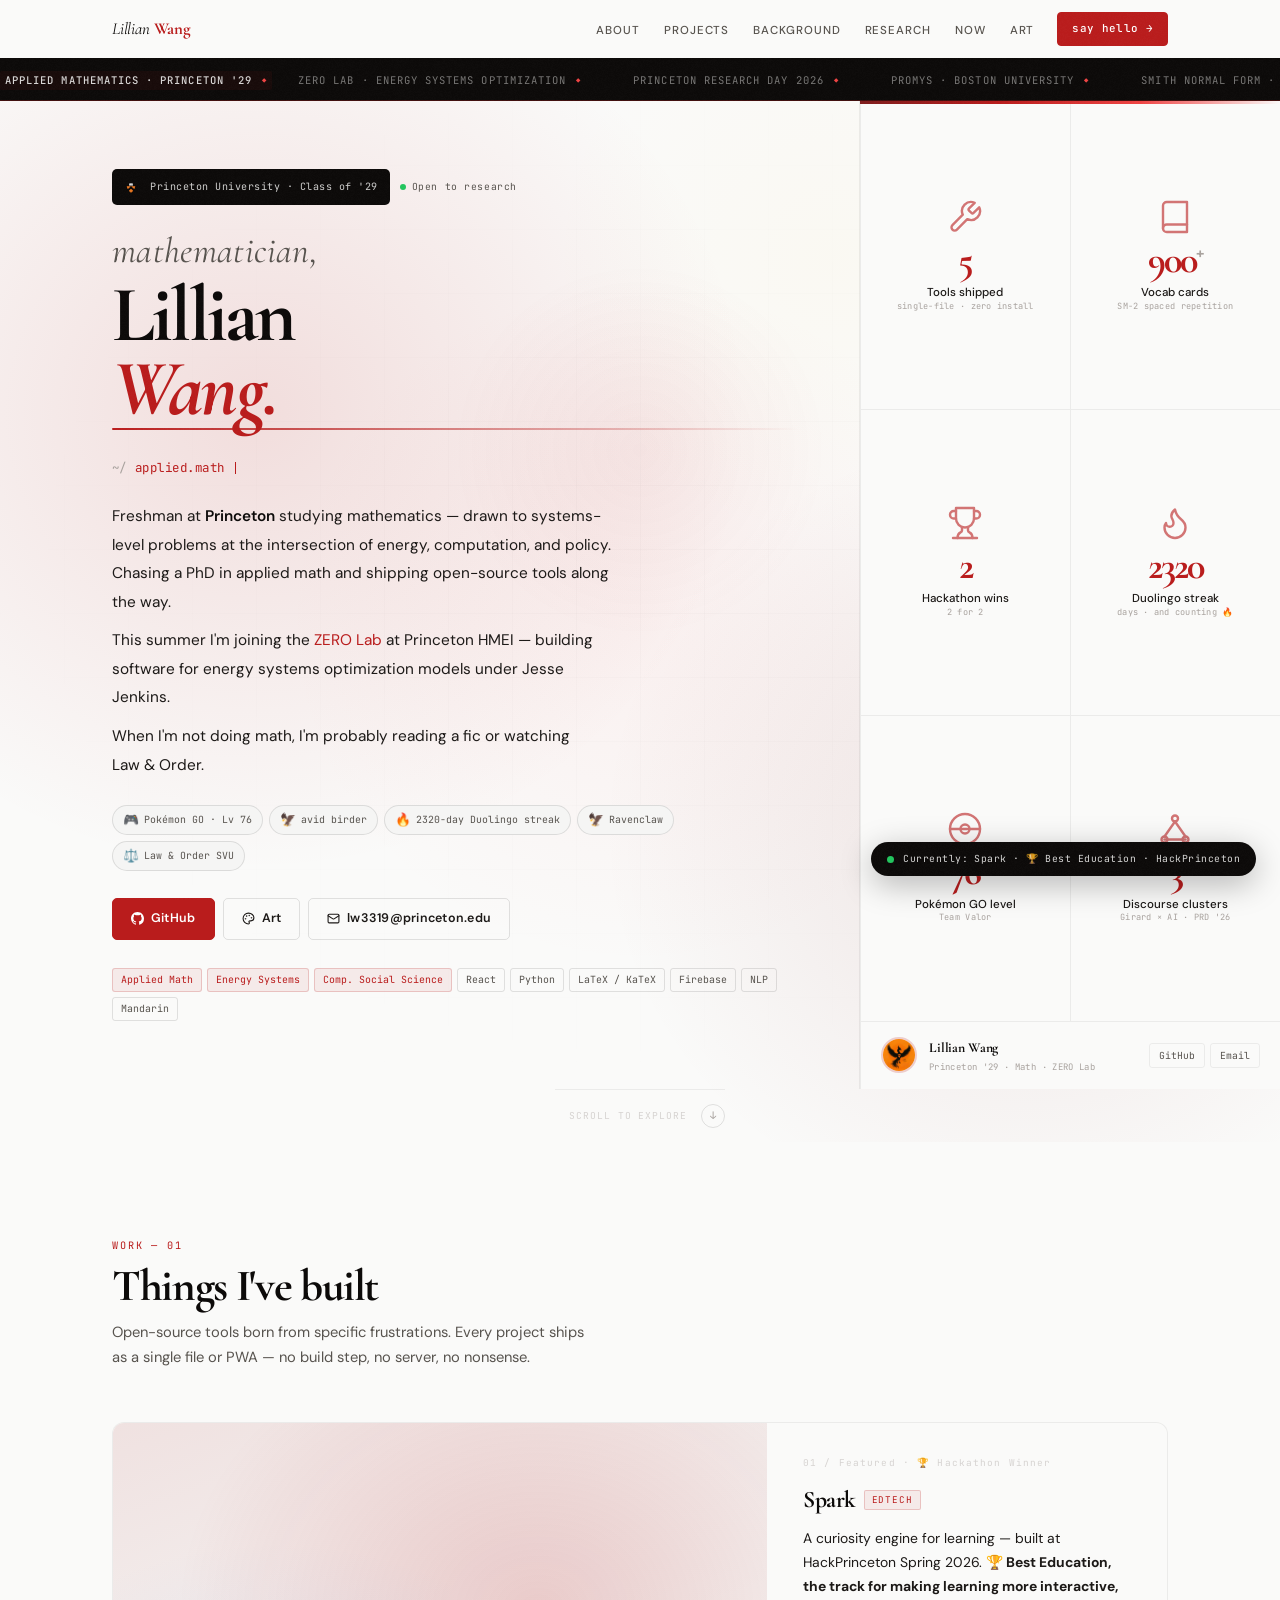
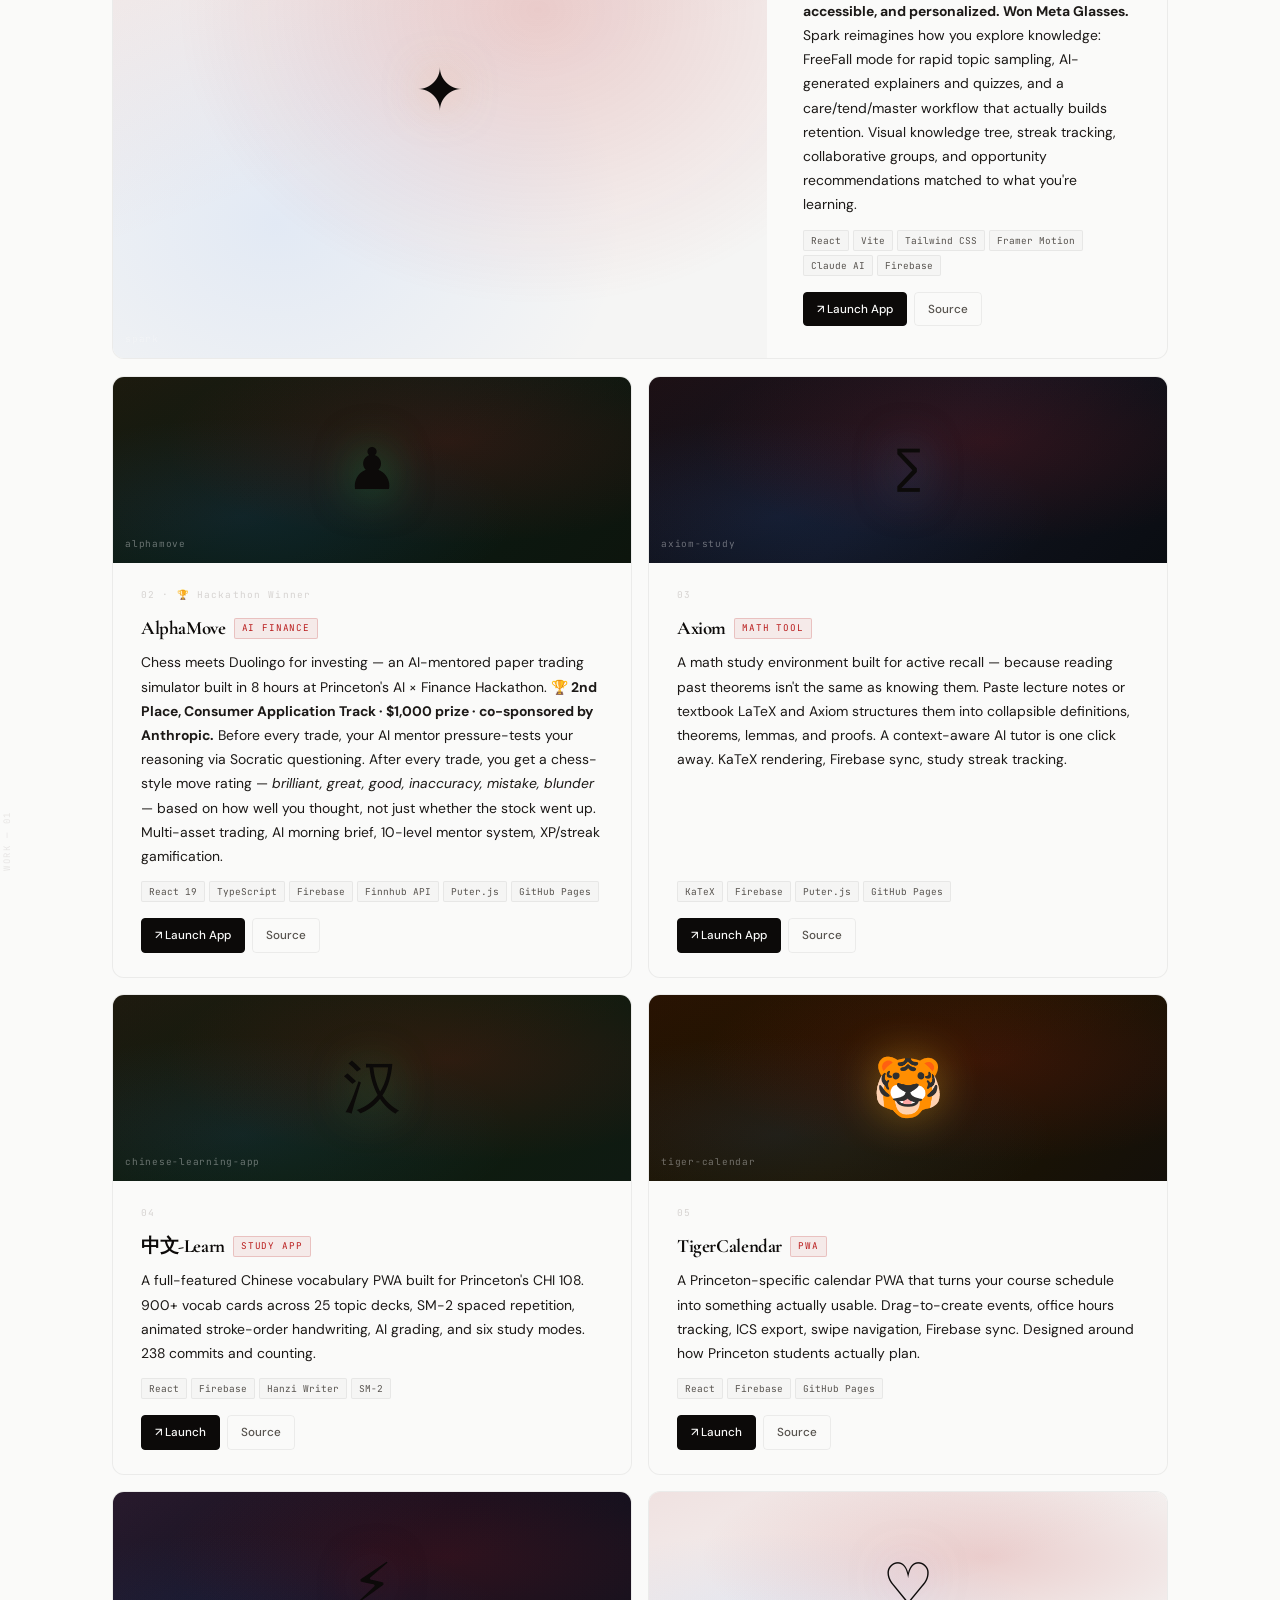
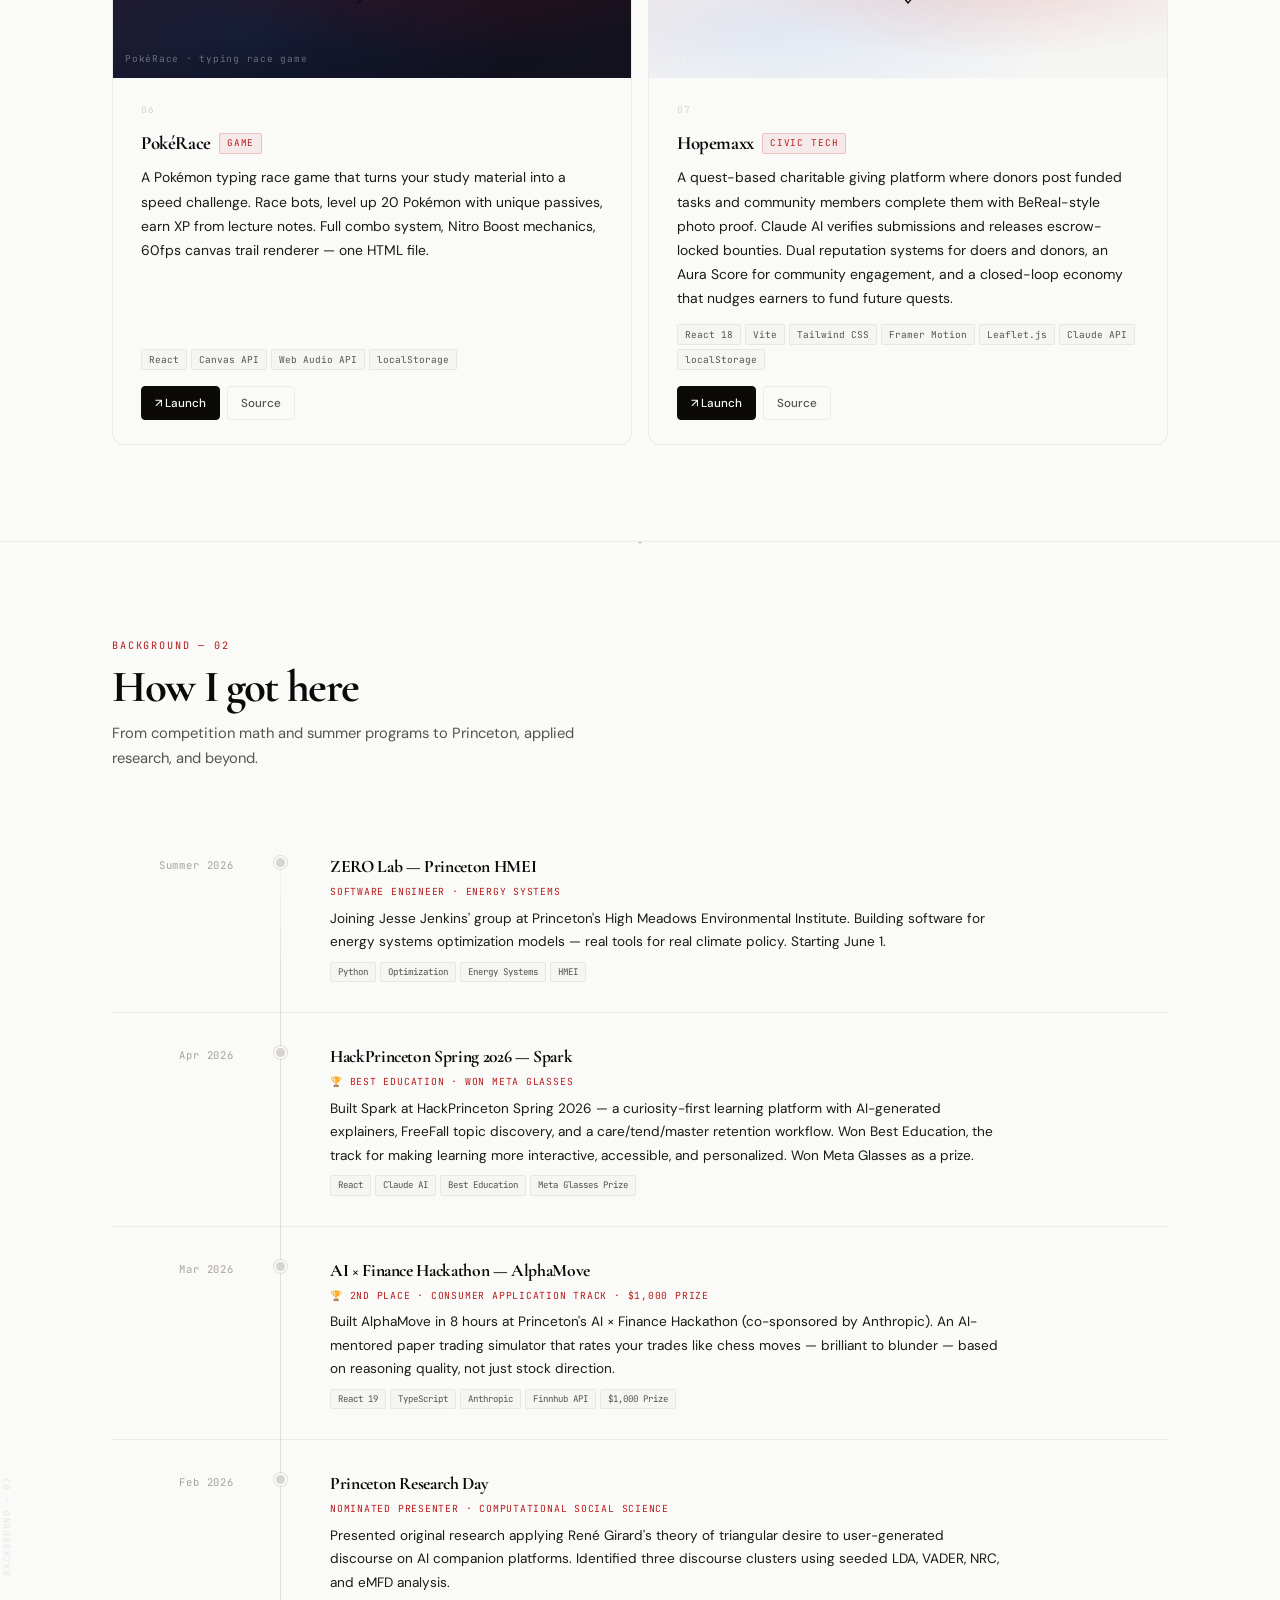
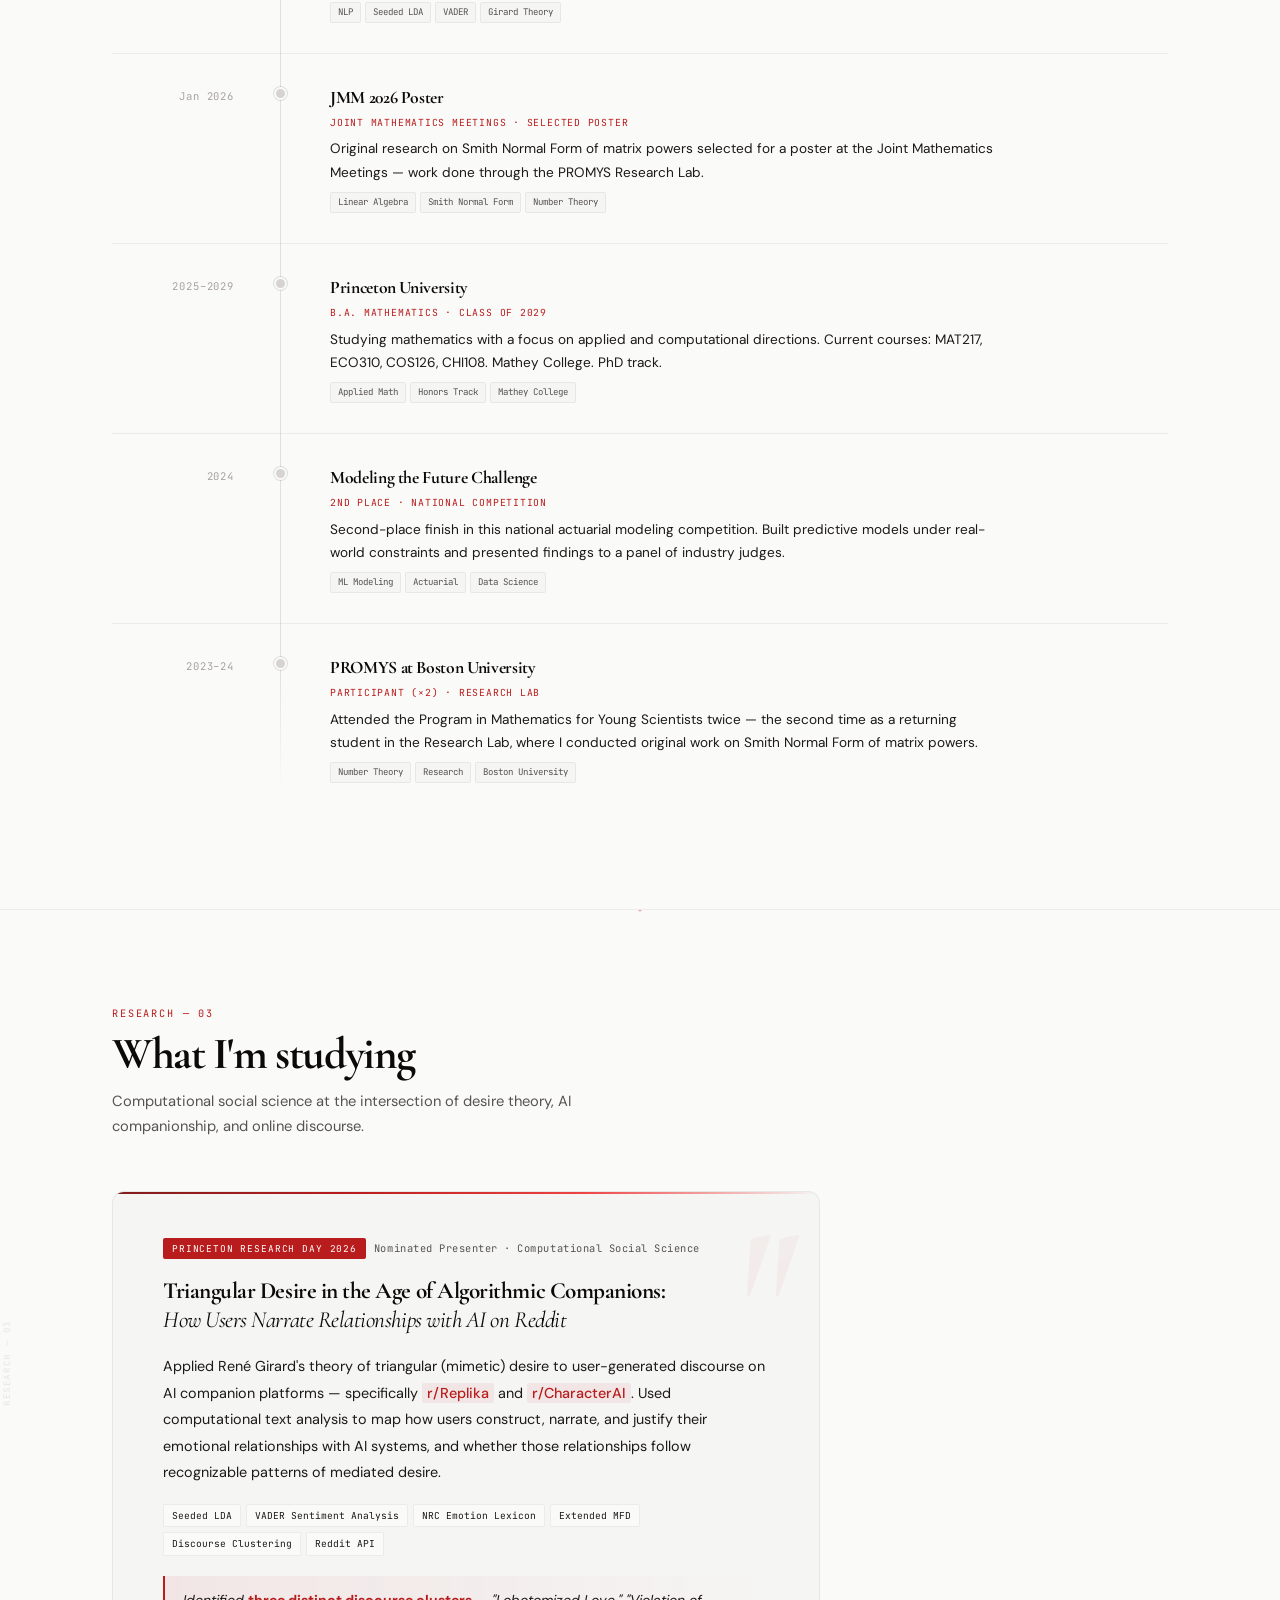
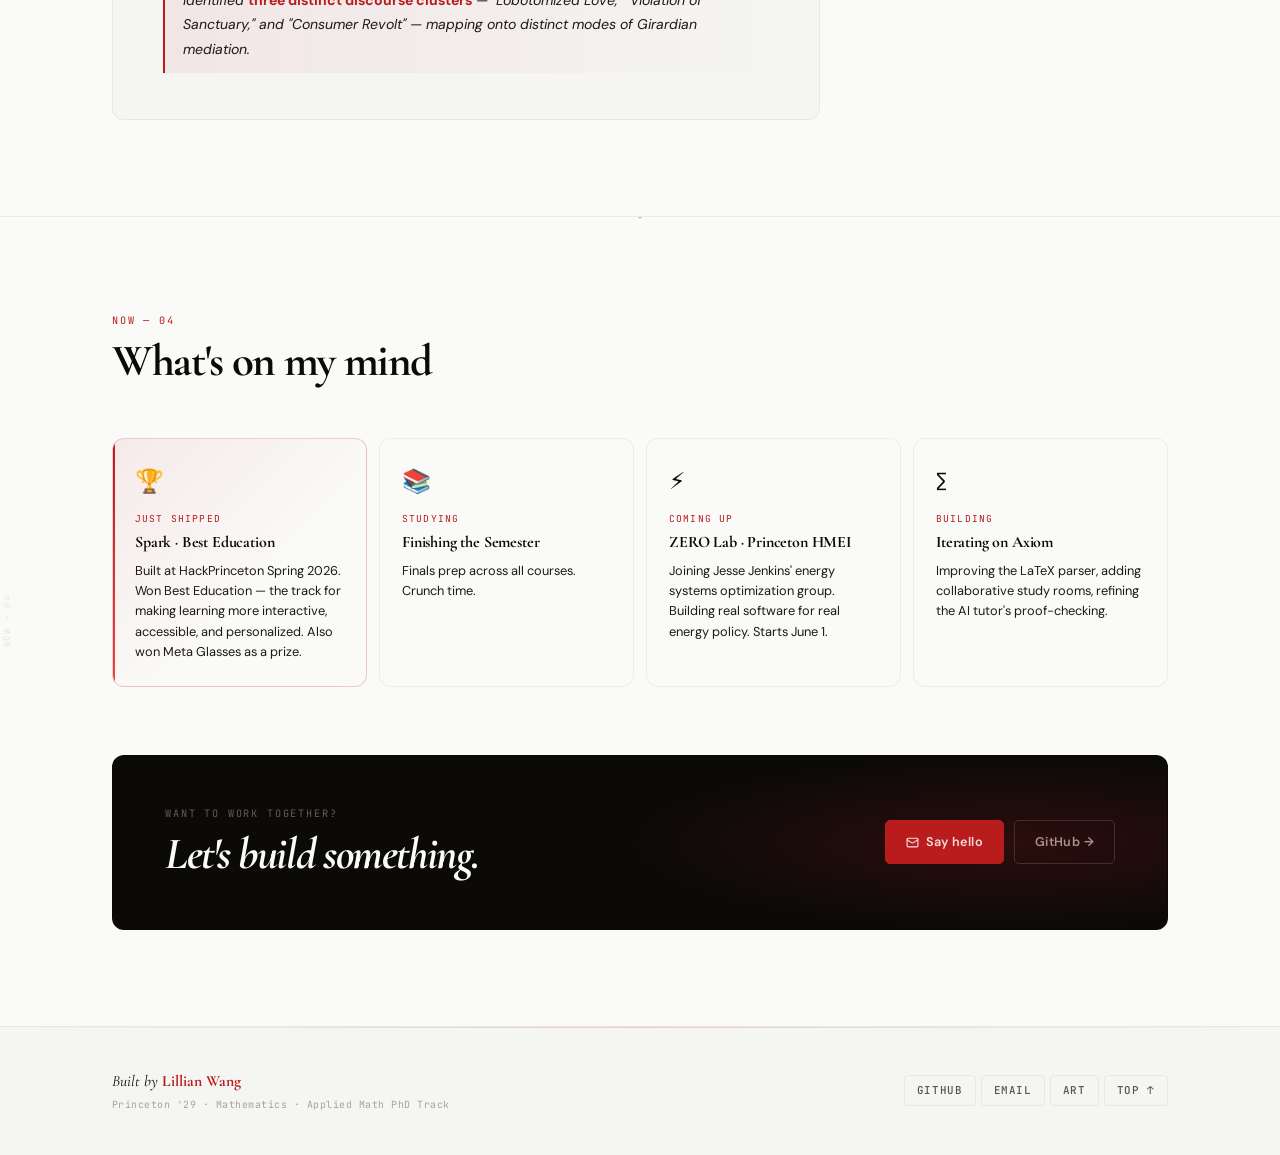
==== commit 779e20bd: "Add files via upload" ====
--- a/index.html
+++ b/index.html
@@ -809,7 +809,7 @@
             <path d="M14 14.66V17c0 .55.47.98.97 1.21C16.15 18.75 17 20.24 17 22"/>
             <path d="M18 2H6v7a6 6 0 0 0 12 0V2Z"/>
           </svg>
-          <div class="sb-n" id="commit-count-n" data-target="2" data-suf="">2</div>
+          <div class="sb-n" id="hackathon-wins-n" data-target="2" data-suf="">2</div>
           <div><div class="sb-label">Hackathon wins</div><div class="sb-sub">2 for 2</div></div>
         </div>
 
@@ -1155,7 +1155,7 @@
       <h2>What's on my mind</h2>
     </div>
     <div class="now-grid">
-      <div class="nc feat reveal r1"><span class="nc-ico">🏆</span><div class="nc-label">Just Shipped</div><div class="nc-title">AlphaMove · 2nd Place</div><p class="nc-desc">Built in 8 hours at Princeton's AI × Finance Hackathon. 2nd Place, Consumer Application Track — $1,000 prize, co-sponsored by Anthropic.</p></div>
+      <div class="nc feat reveal r1"><span class="nc-ico">🏆</span><div class="nc-label">Just Shipped</div><div class="nc-title">Spark · Best Education</div><p class="nc-desc">Built at HackPrinceton Spring 2026. Won Best Education — the track for making learning more interactive, accessible, and personalized. Also won Meta Glasses as a prize.</p></div>
       <div class="nc reveal r1"><span class="nc-ico">📚</span><div class="nc-label">Studying</div><div class="nc-title">Finishing the Semester</div><p class="nc-desc">Finals prep across all courses. Crunch time.</p></div>
       <div class="nc reveal r2"><span class="nc-ico">⚡</span><div class="nc-label">Coming Up</div><div class="nc-title">ZERO Lab · Princeton HMEI</div><p class="nc-desc">Joining Jesse Jenkins' energy systems optimization group. Building real software for real energy policy. Starts June 1.</p></div>
       <div class="nc reveal r3"><span class="nc-ico">∑</span><div class="nc-label">Building</div><div class="nc-title">Iterating on Axiom</div><p class="nc-desc">Improving the LaTeX parser, adding collaborative study rooms, refining the AI tutor's proof-checking.</p></div>
@@ -1195,7 +1195,7 @@
 <!-- STATUS WIDGET -->
 <div id="status-widget" role="status" aria-live="polite">
   <span class="sw-dot"></span>
-  <span>Currently: AlphaMove · 🏆 Hackathon Winner</span>
+  <span>Currently: Spark · 🏆 Best Education · HackPrinceton</span>
 </div>
 
 <script data-cfasync="false" src="/cdn-cgi/scripts/5c5dd728/cloudflare-static/email-decode.min.js"></script><script>
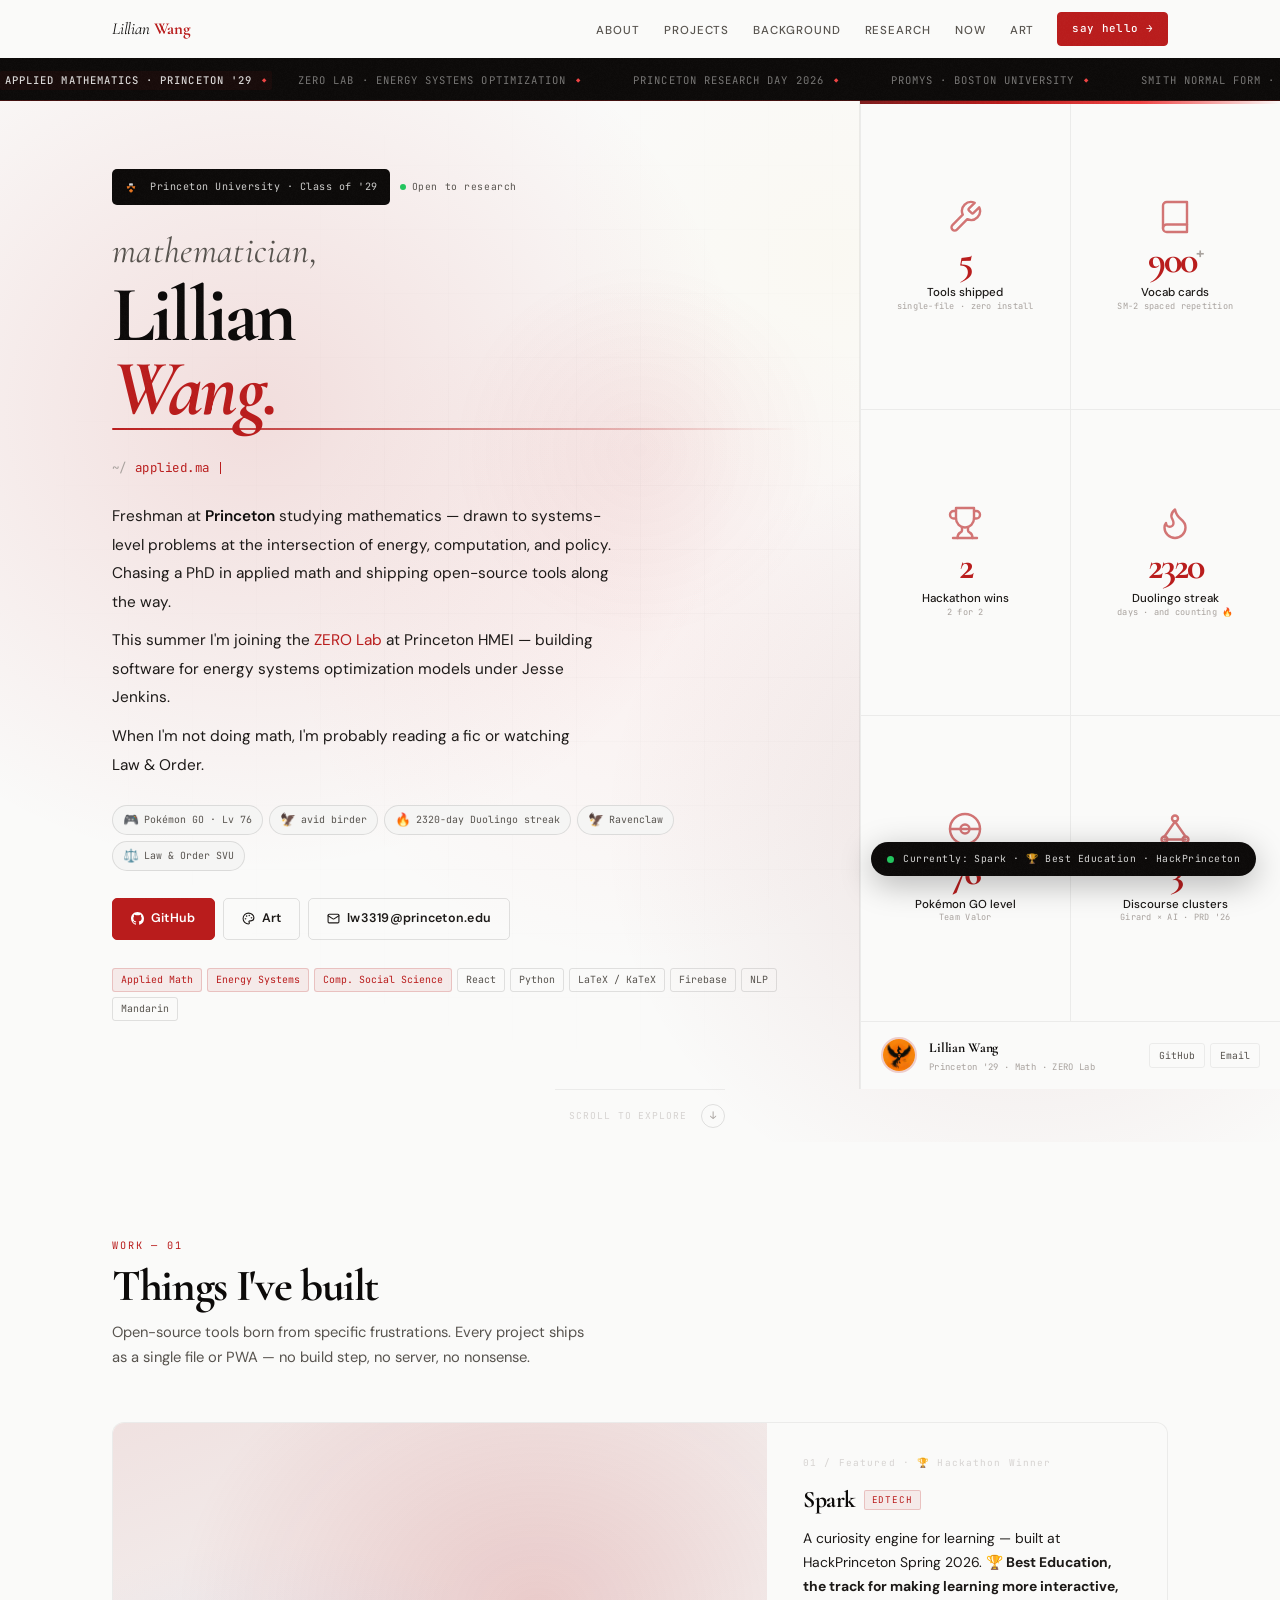
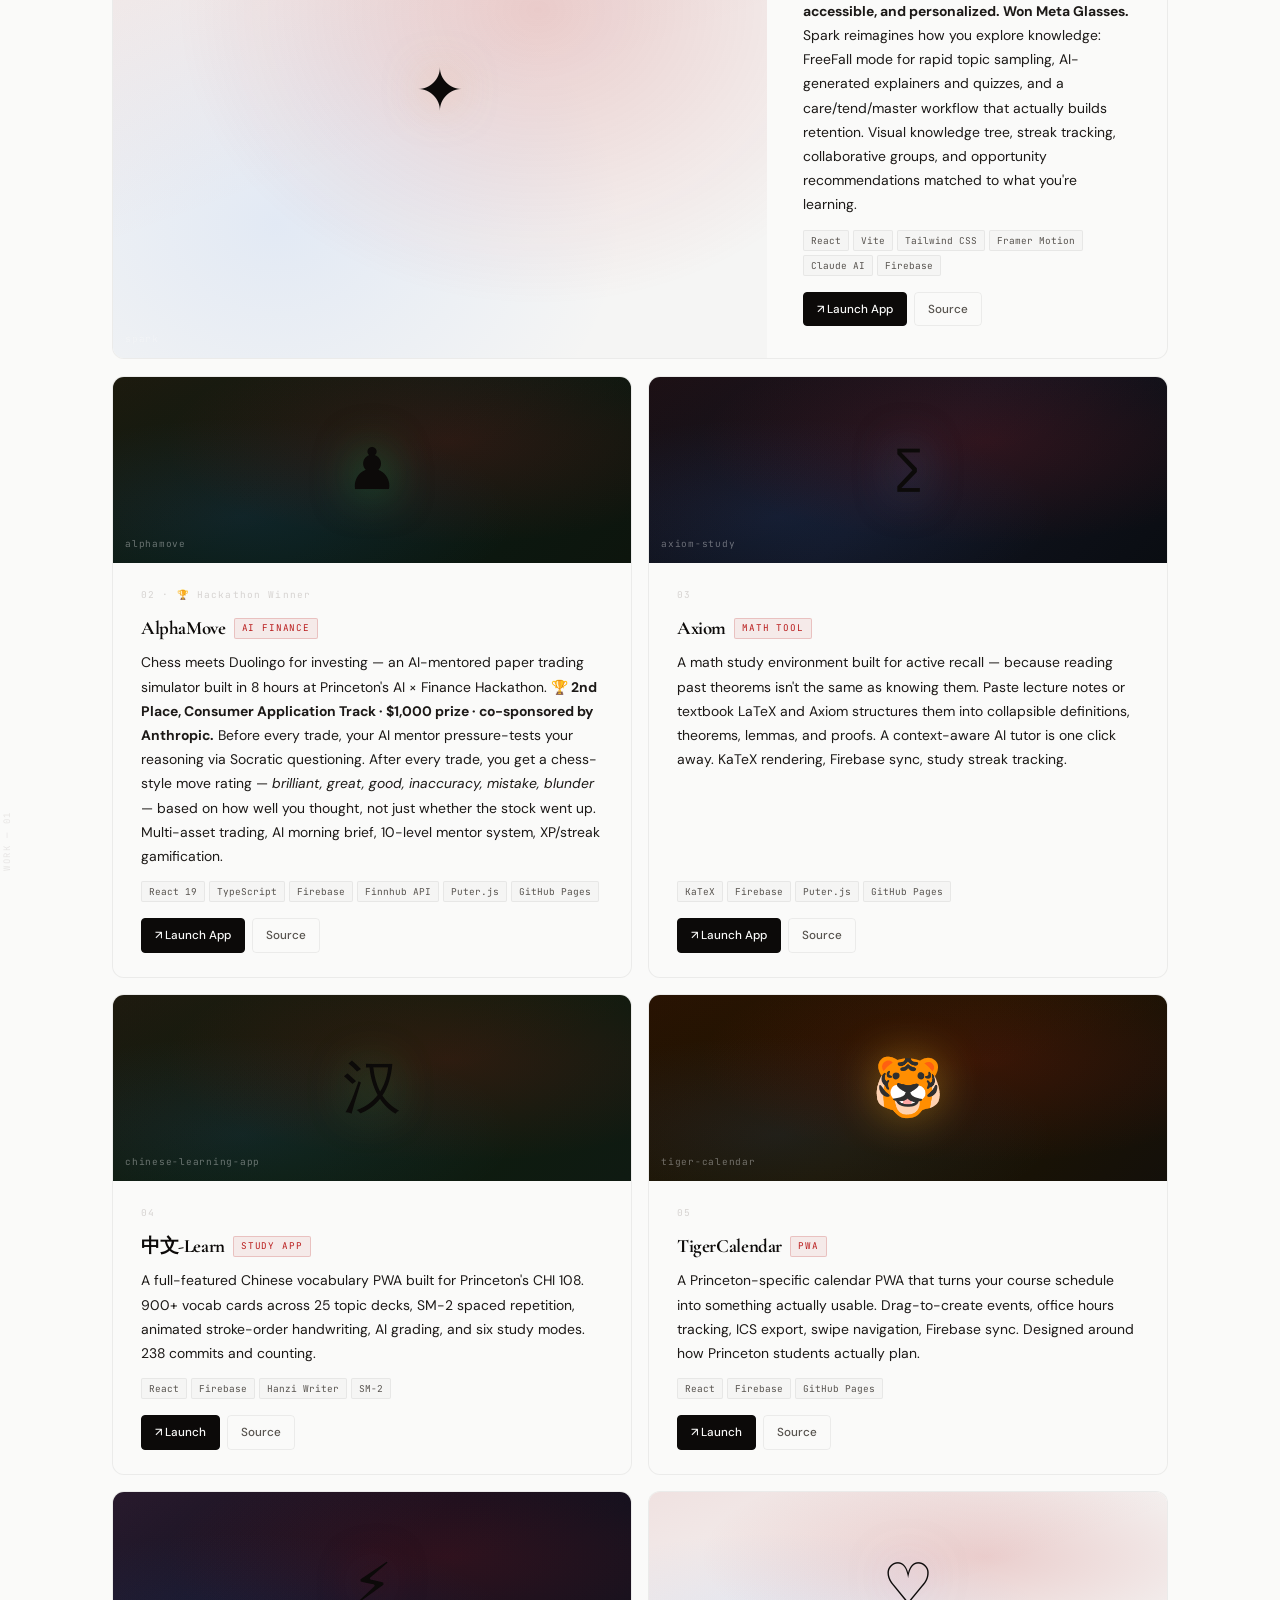
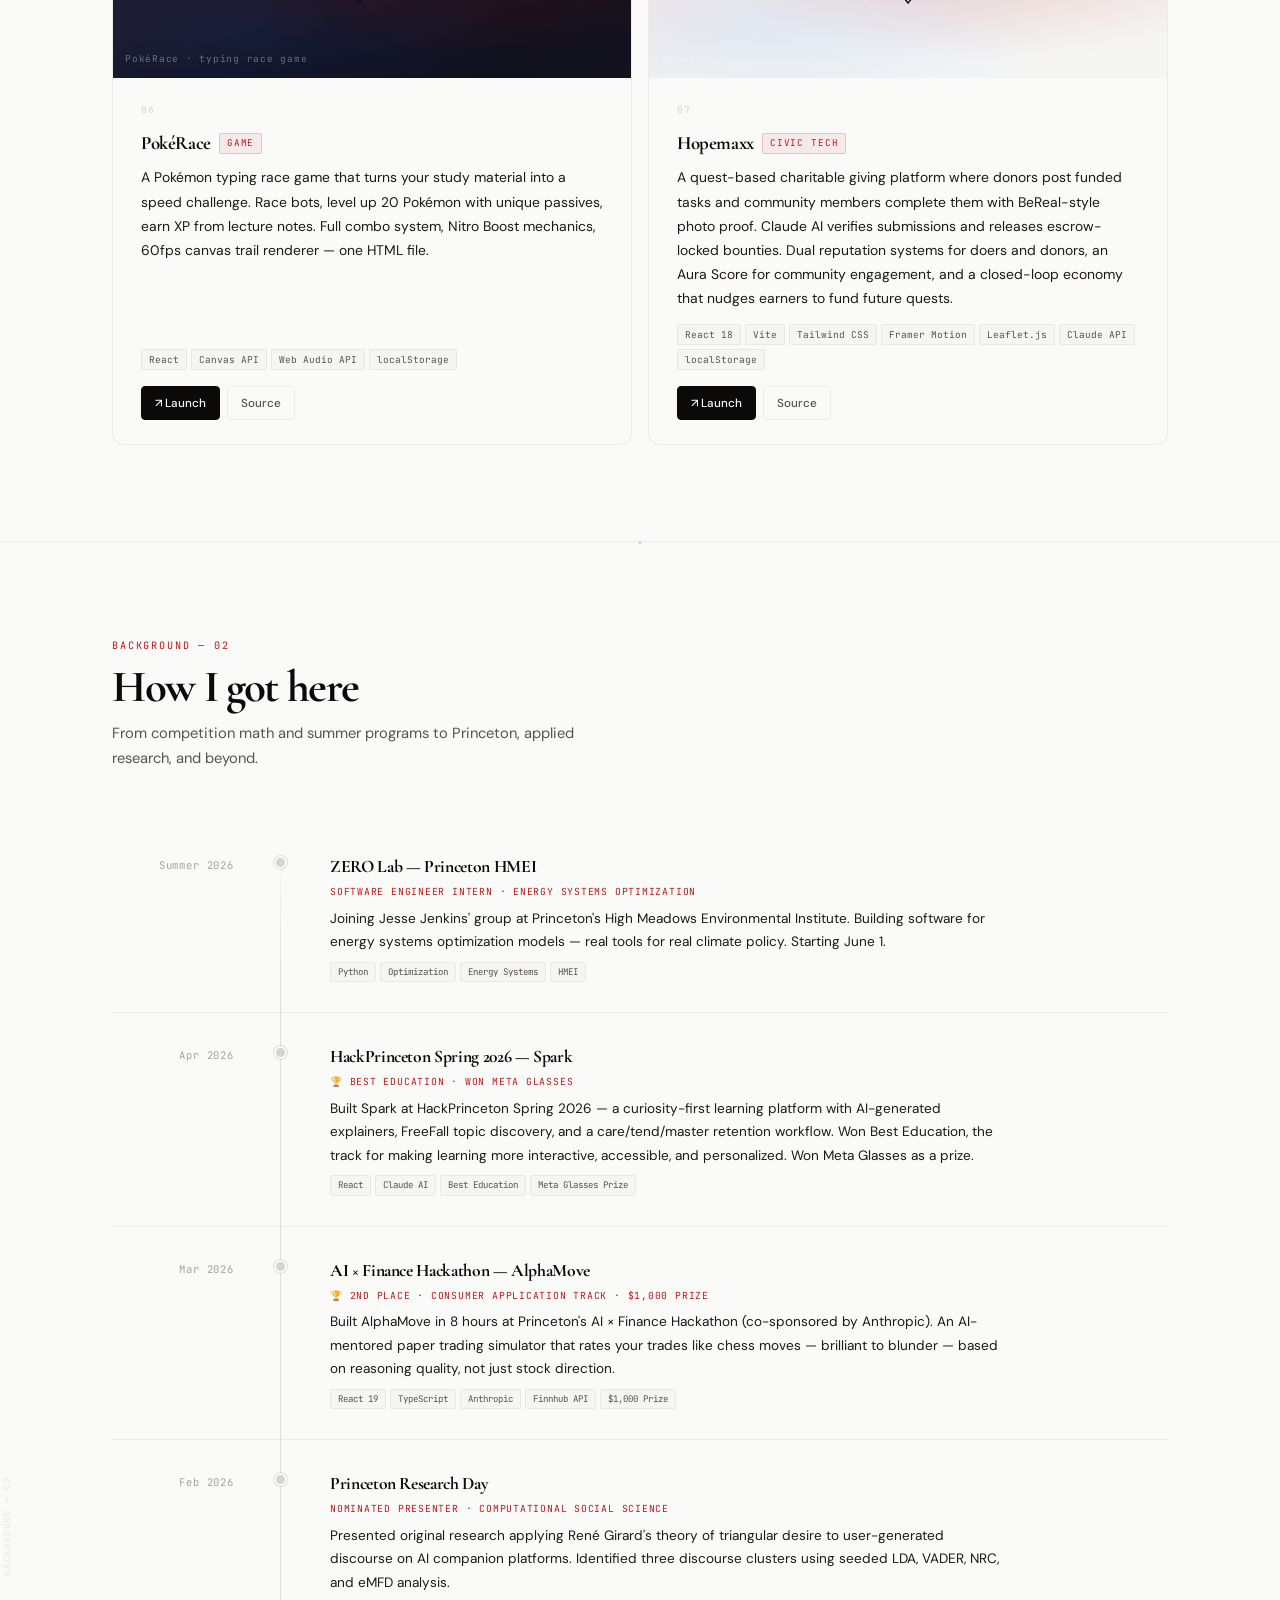
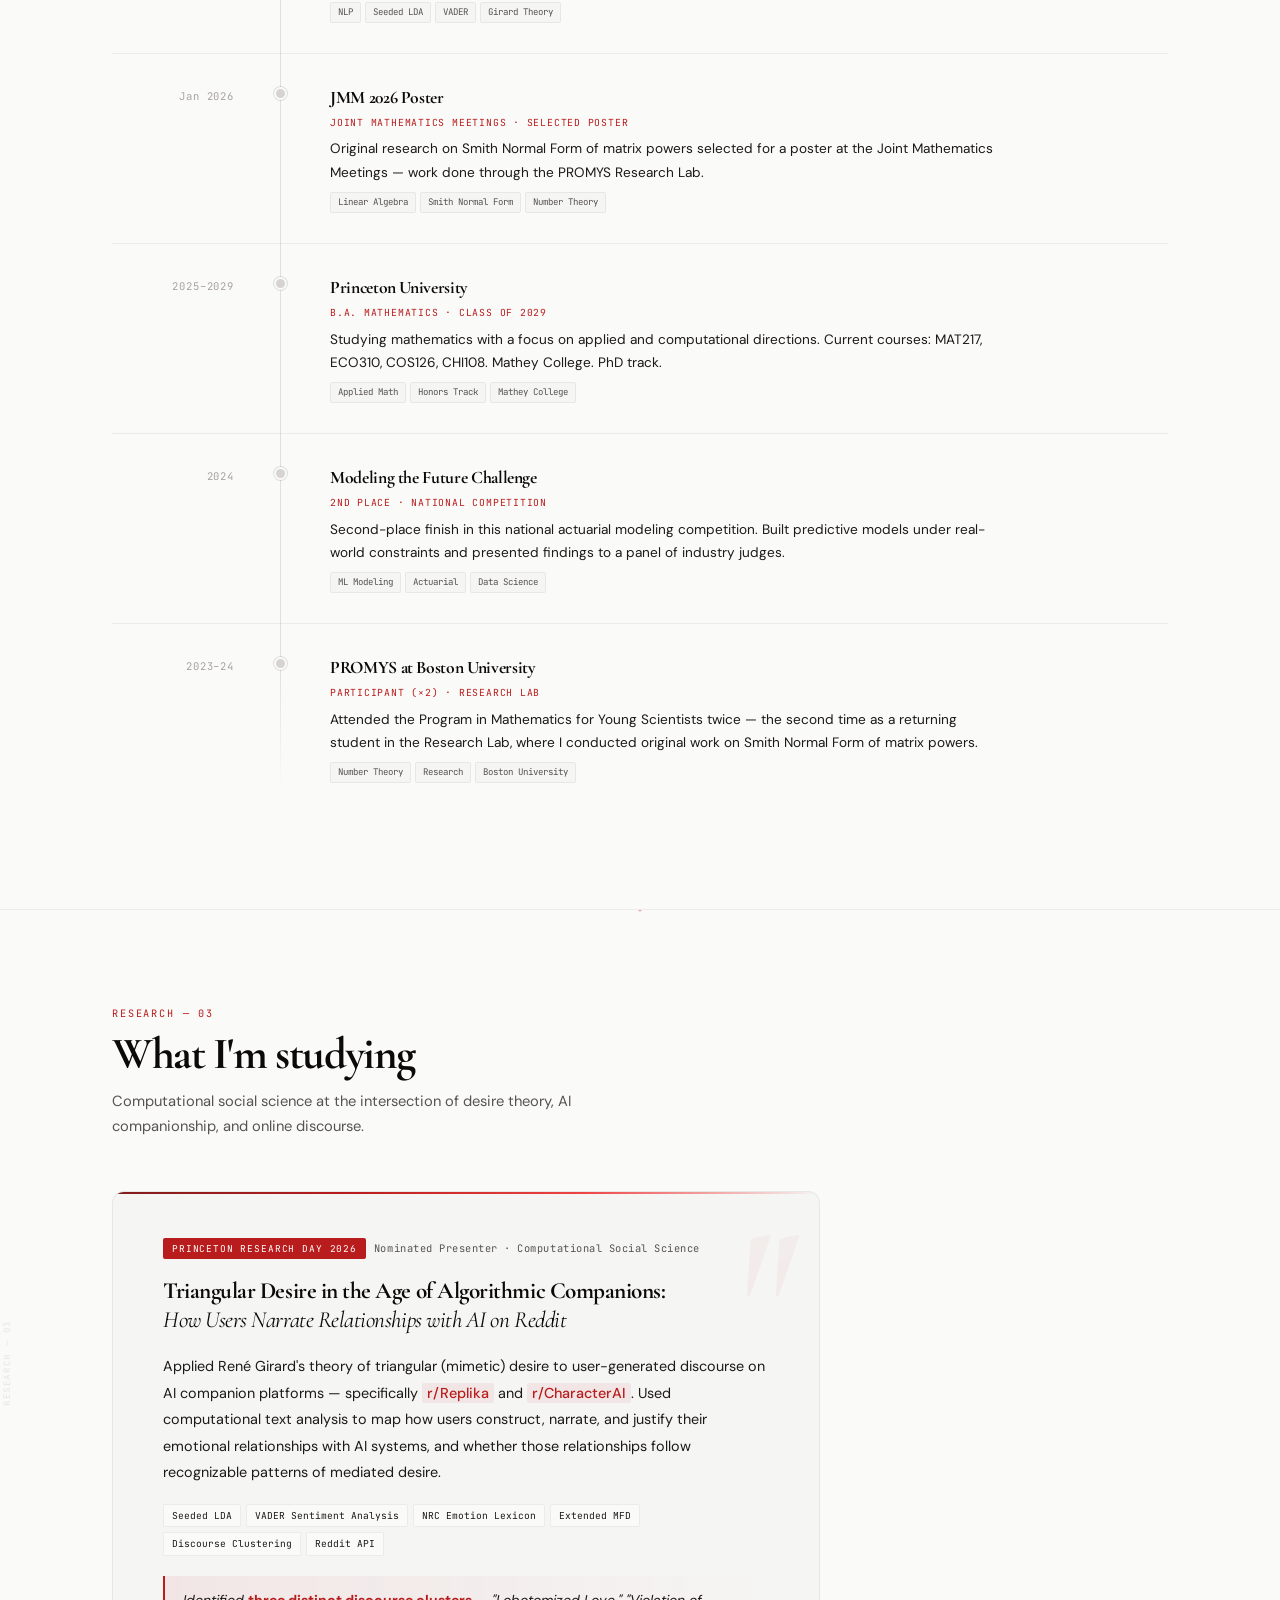
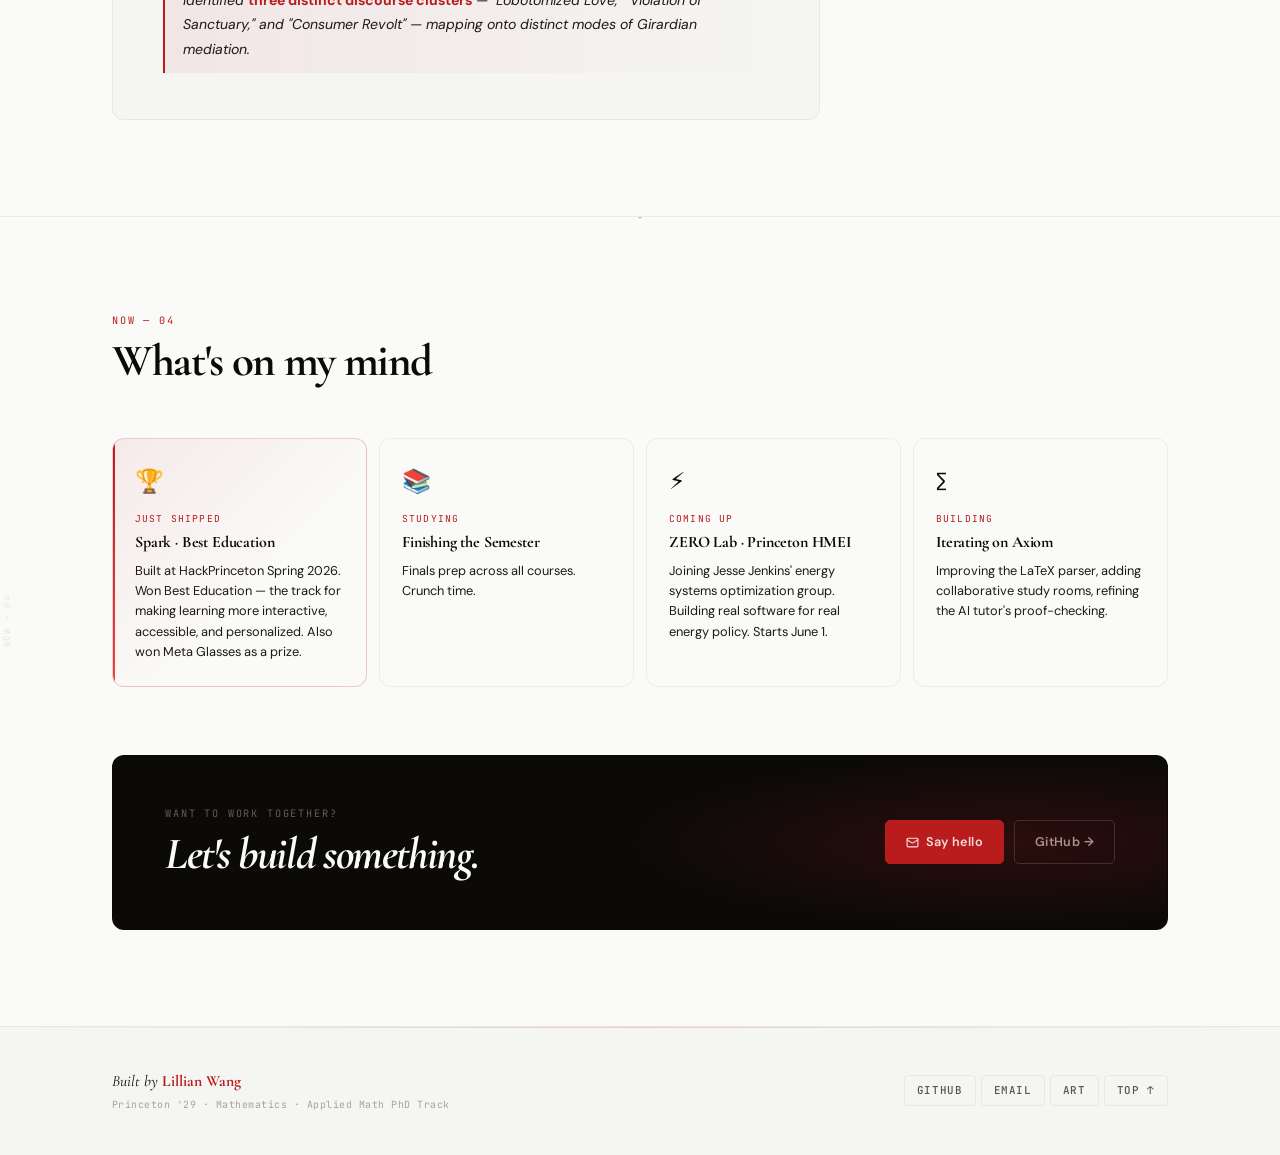
==== commit 647dacaa: "Update index.html" ====
--- a/index.html
+++ b/index.html
@@ -1030,7 +1030,7 @@
         <div class="tl-dot-col"><div class="tl-dot"></div></div>
         <div class="tl-body">
           <div class="tl-title">ZERO Lab — Princeton HMEI</div>
-          <div class="tl-sub">Software Engineer · Energy Systems</div>
+          <div class="tl-sub">Software Engineer Intern · Energy Systems Optimization</div>
           <div class="tl-desc">Joining Jesse Jenkins' group at Princeton's High Meadows Environmental Institute. Building software for energy systems optimization models — real tools for real climate policy. Starting June 1.</div>
           <div class="tl-tags"><span class="tl-tag">Python</span><span class="tl-tag">Optimization</span><span class="tl-tag">Energy Systems</span><span class="tl-tag">HMEI</span></div>
         </div>
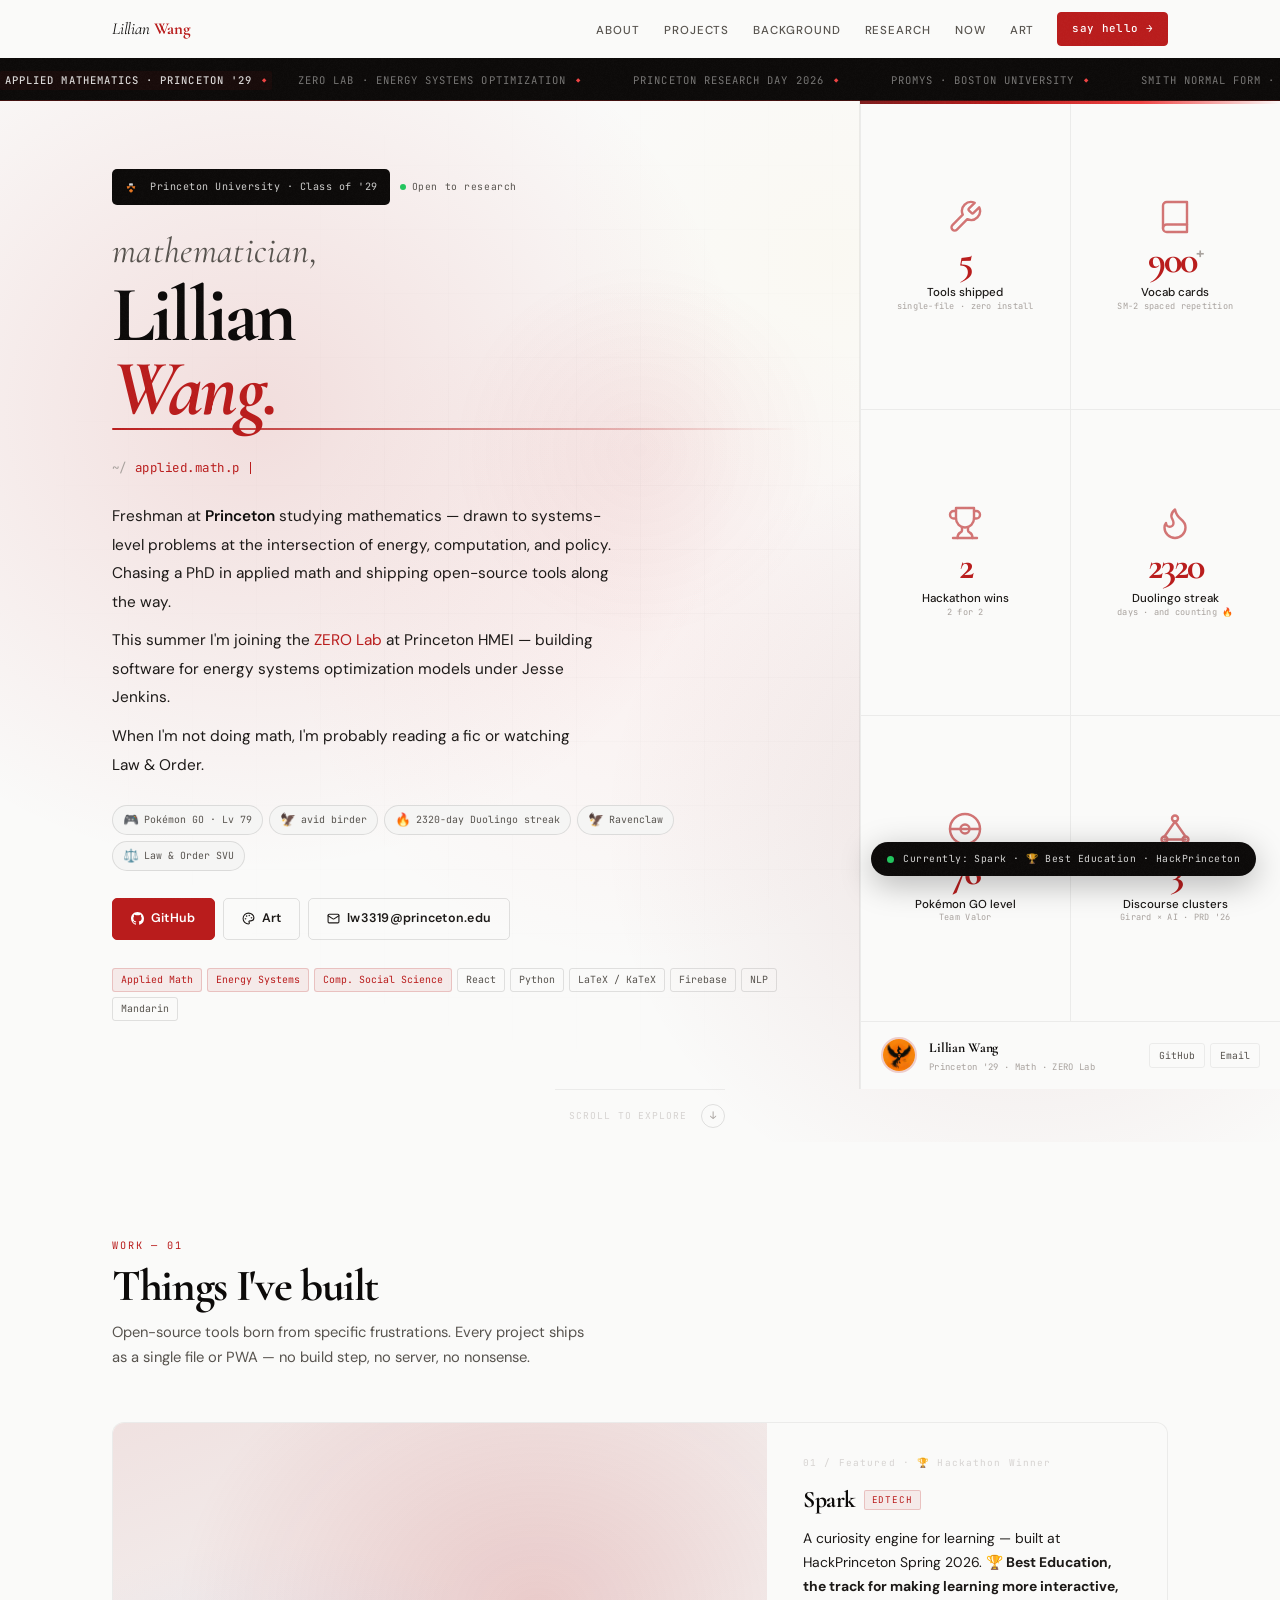
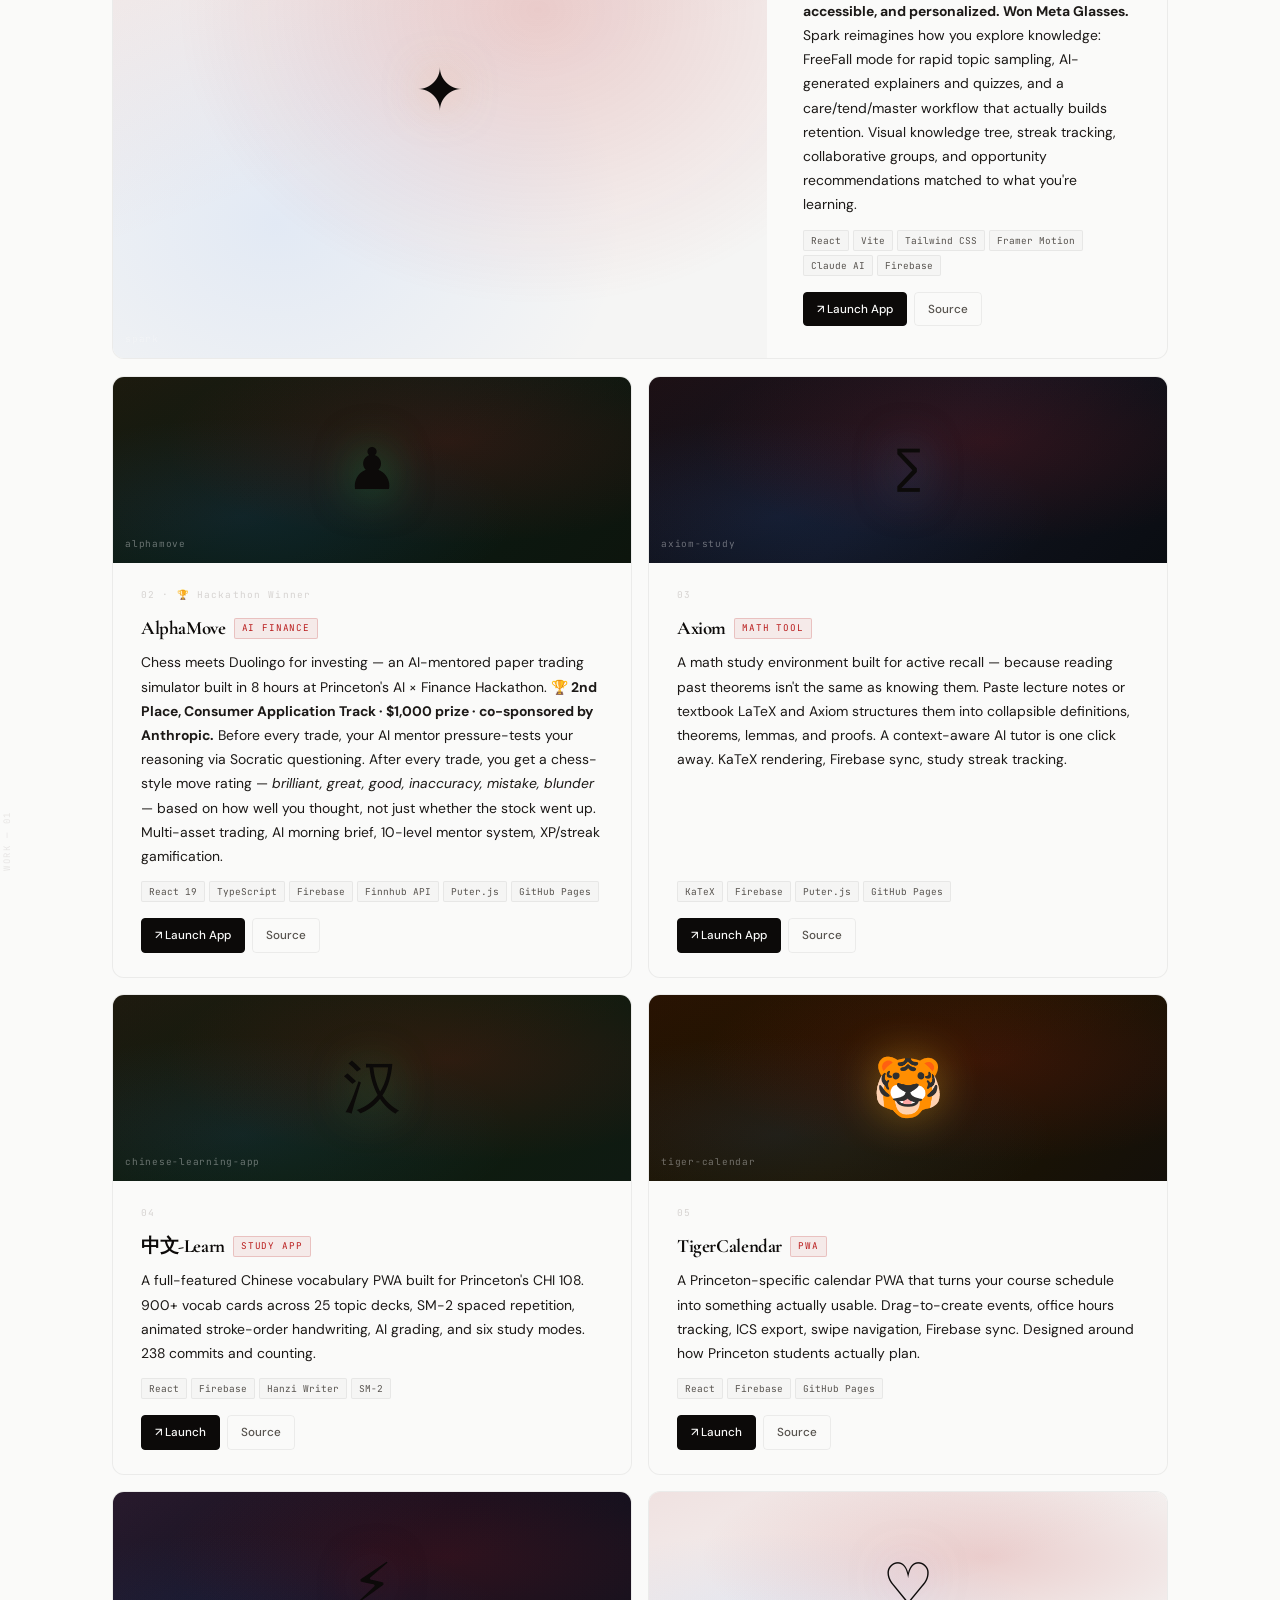
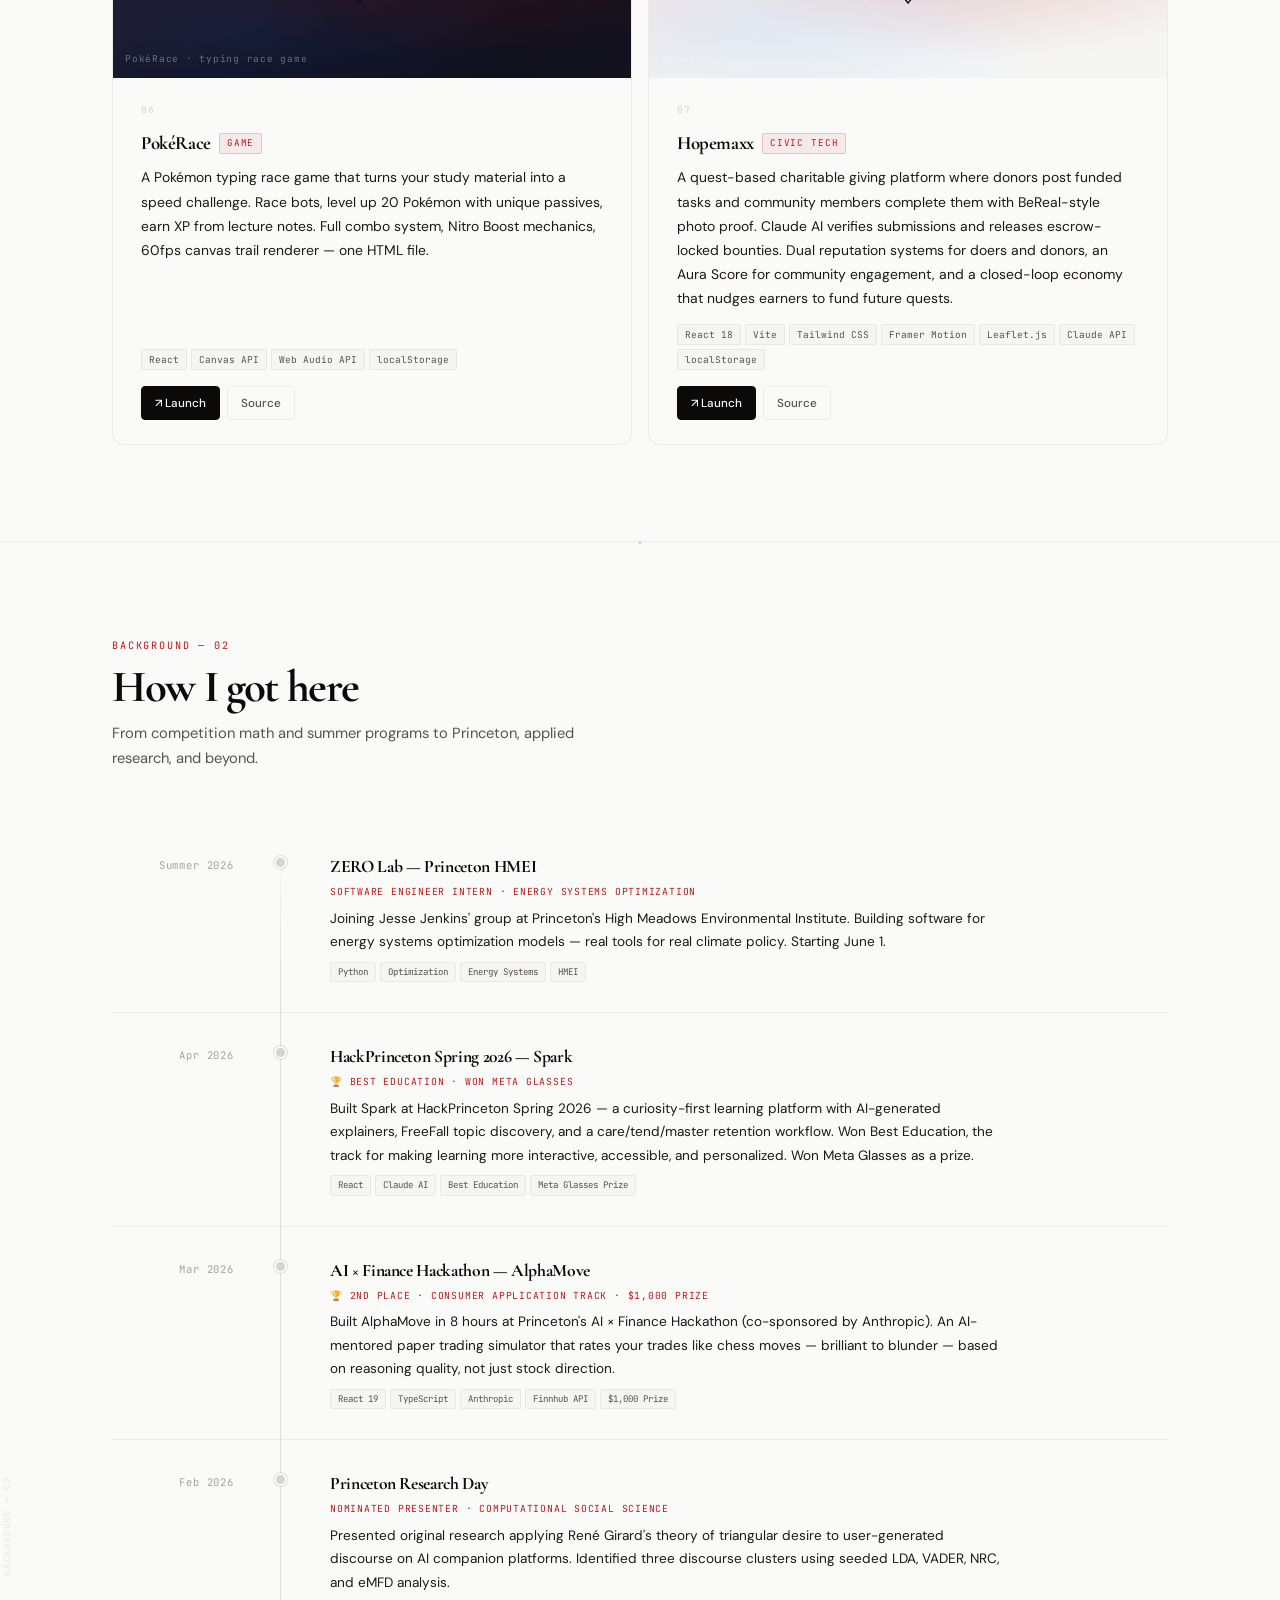
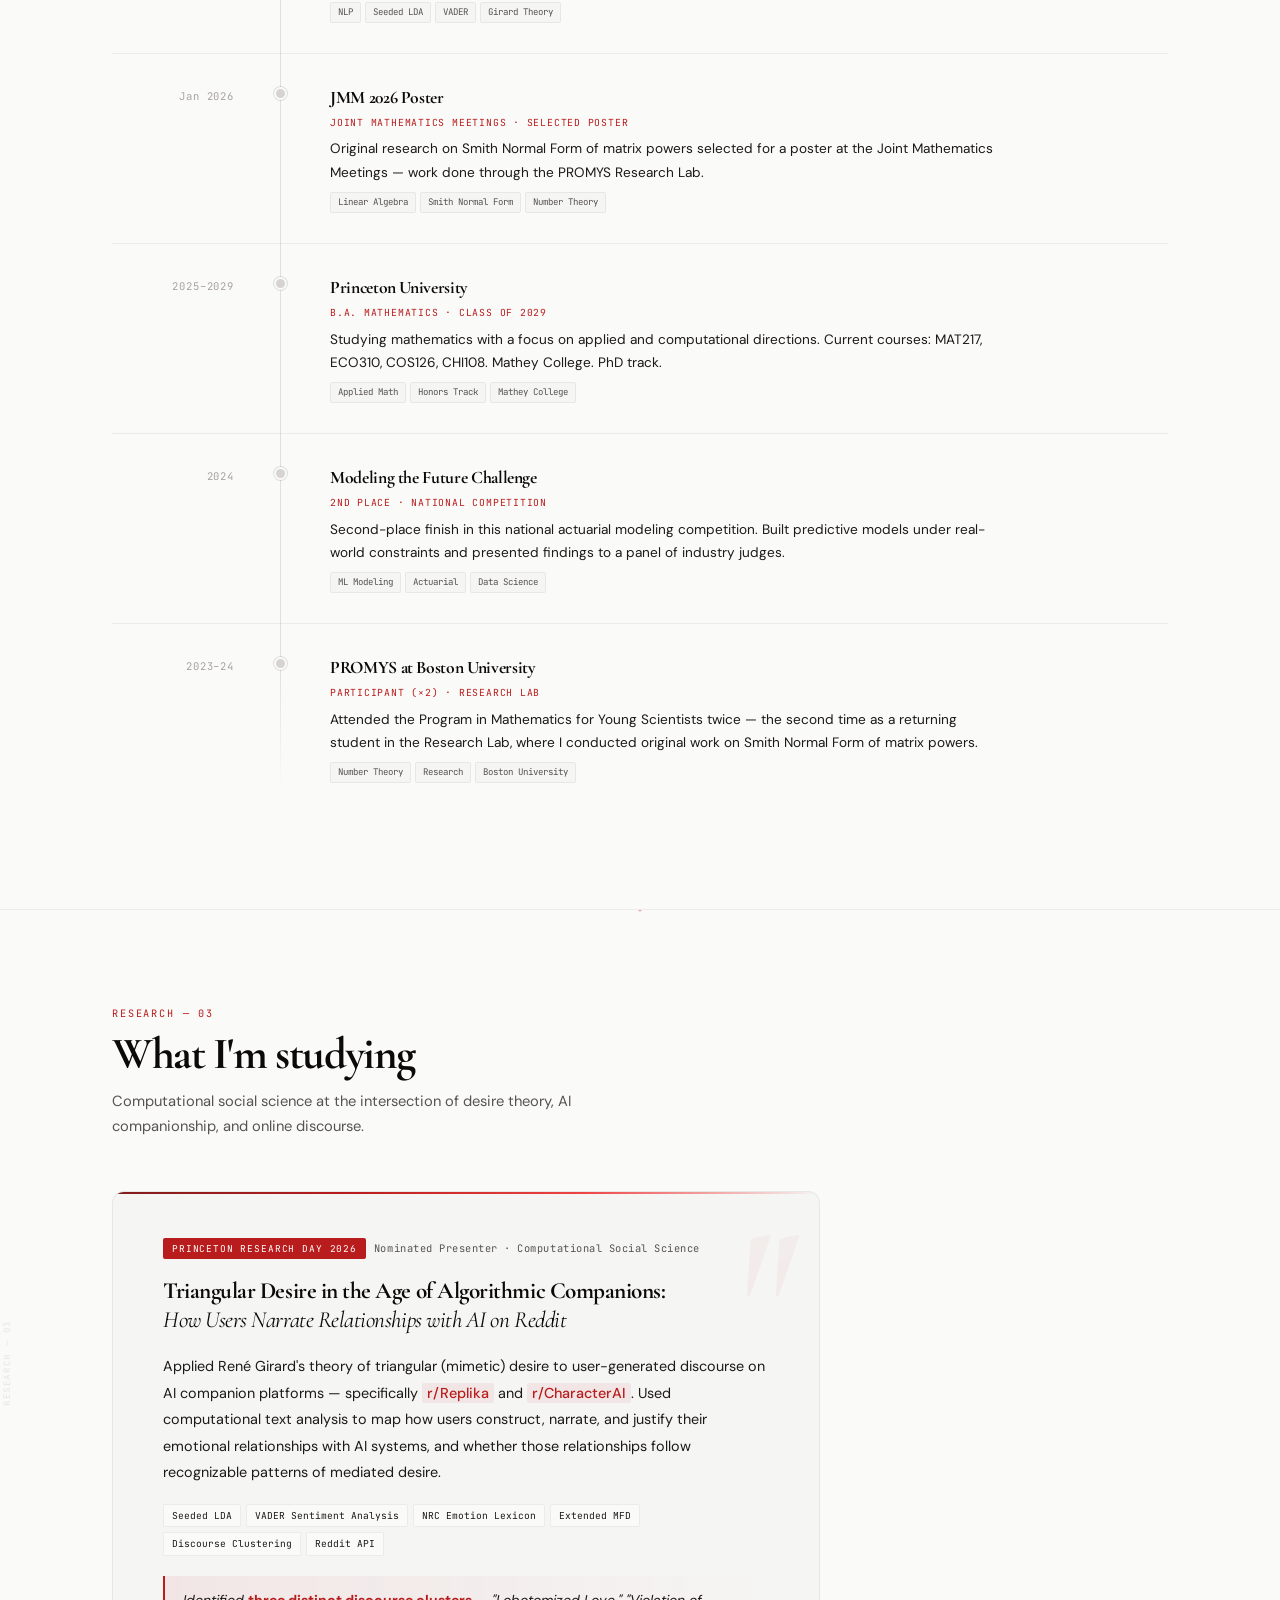
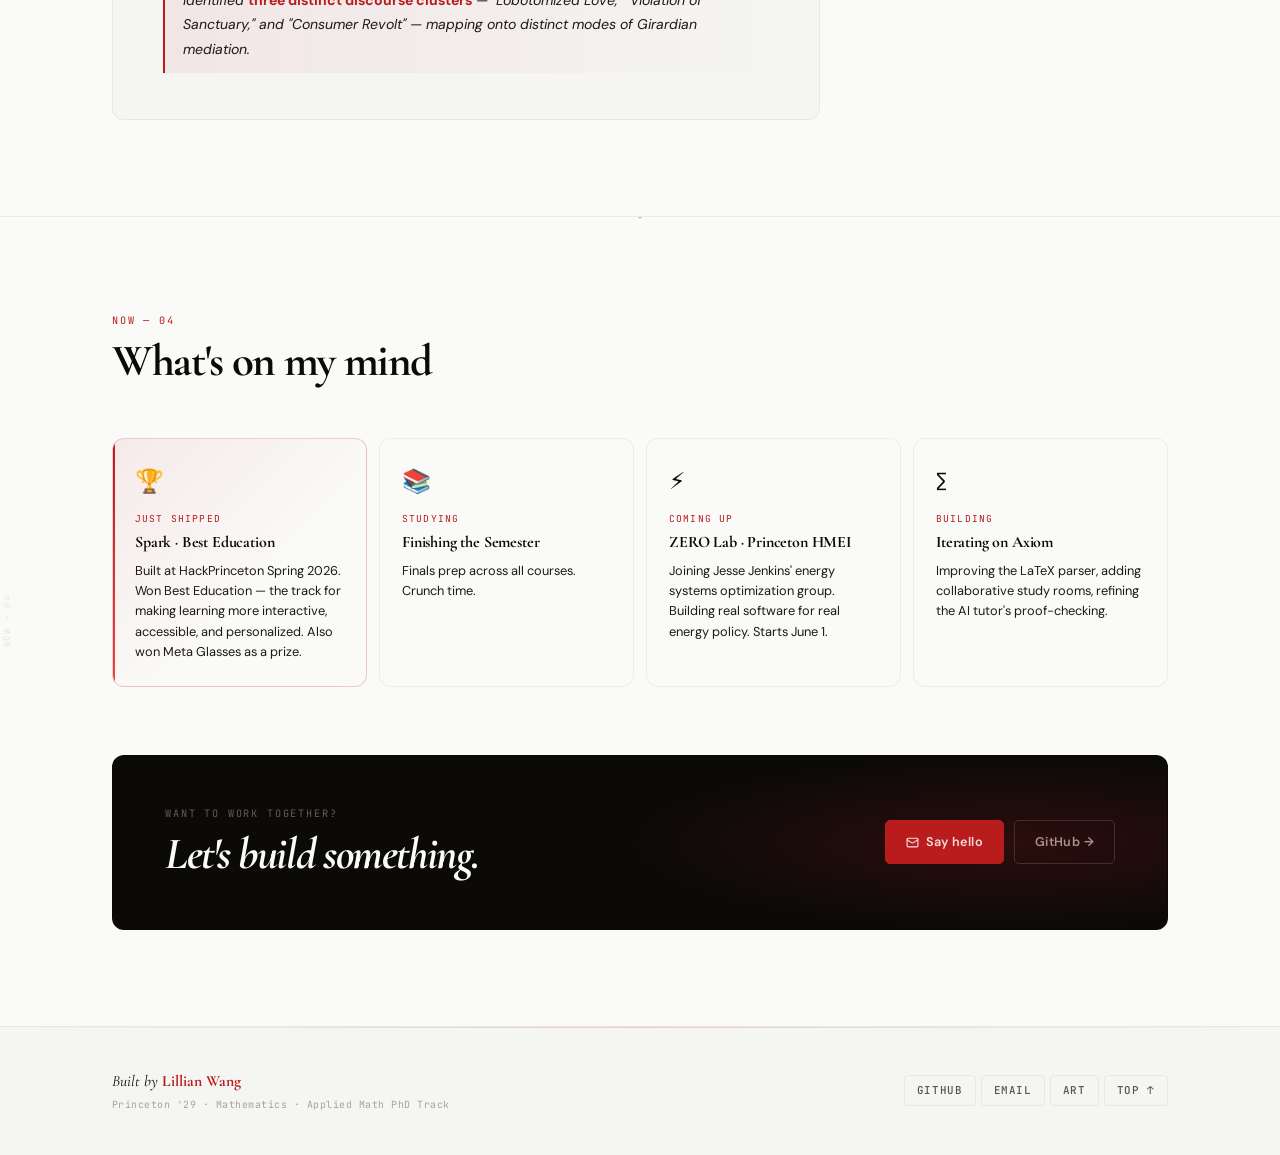
==== commit 20ec93bf: "Update Pokémon GO level from 76 to 79" ====
--- a/index.html
+++ b/index.html
@@ -749,7 +749,7 @@
 
       <!-- Personality pills -->
       <div class="fun-row fu d4">
-        <span class="fun-pill"><span class="fp-ico">🎮</span> Pokémon GO · Lv 76</span>
+        <span class="fun-pill"><span class="fp-ico">🎮</span> Pokémon GO · Lv 79</span>
         <span class="fun-pill"><span class="fp-ico">🦅</span> avid birder</span>
         <span class="fun-pill"><span class="fp-ico">🔥</span> 2061-day Duolingo streak</span>
         <span class="fun-pill"><span class="fp-ico">🦅</span> Ravenclaw</span>
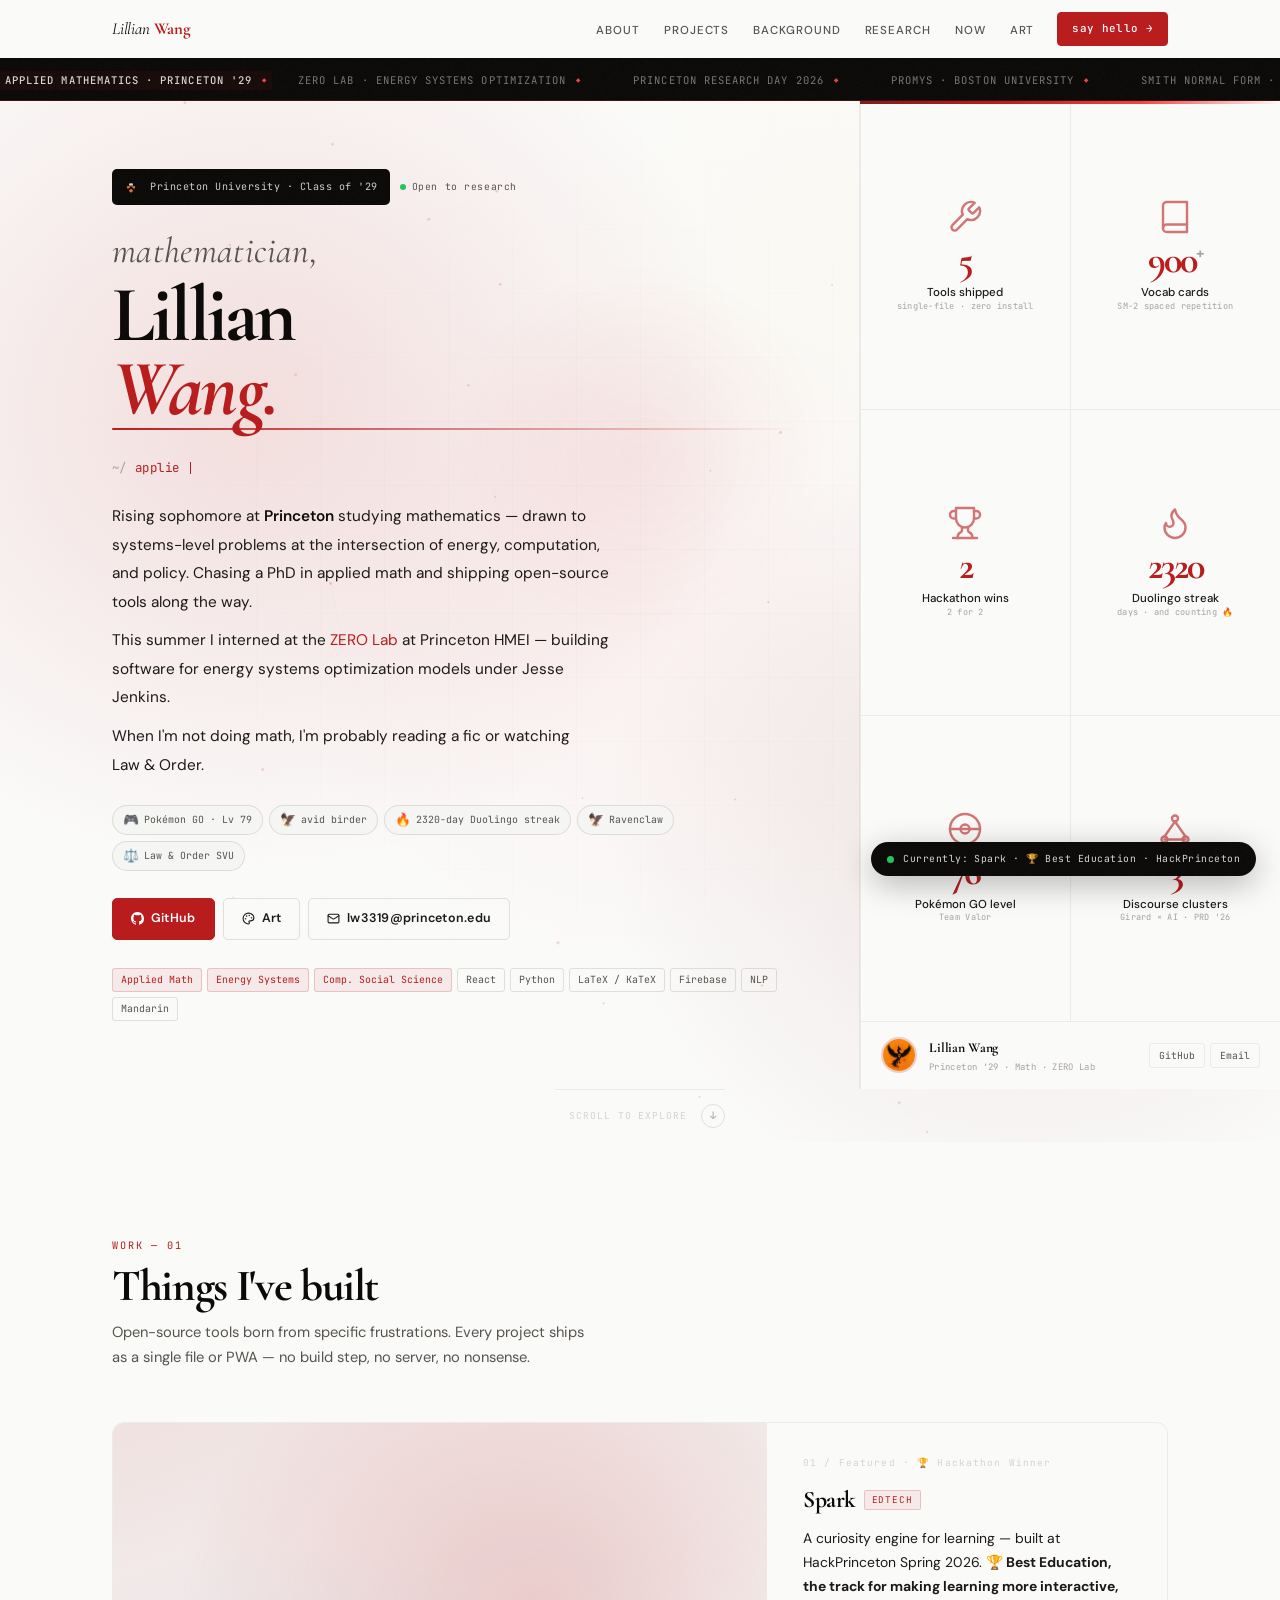
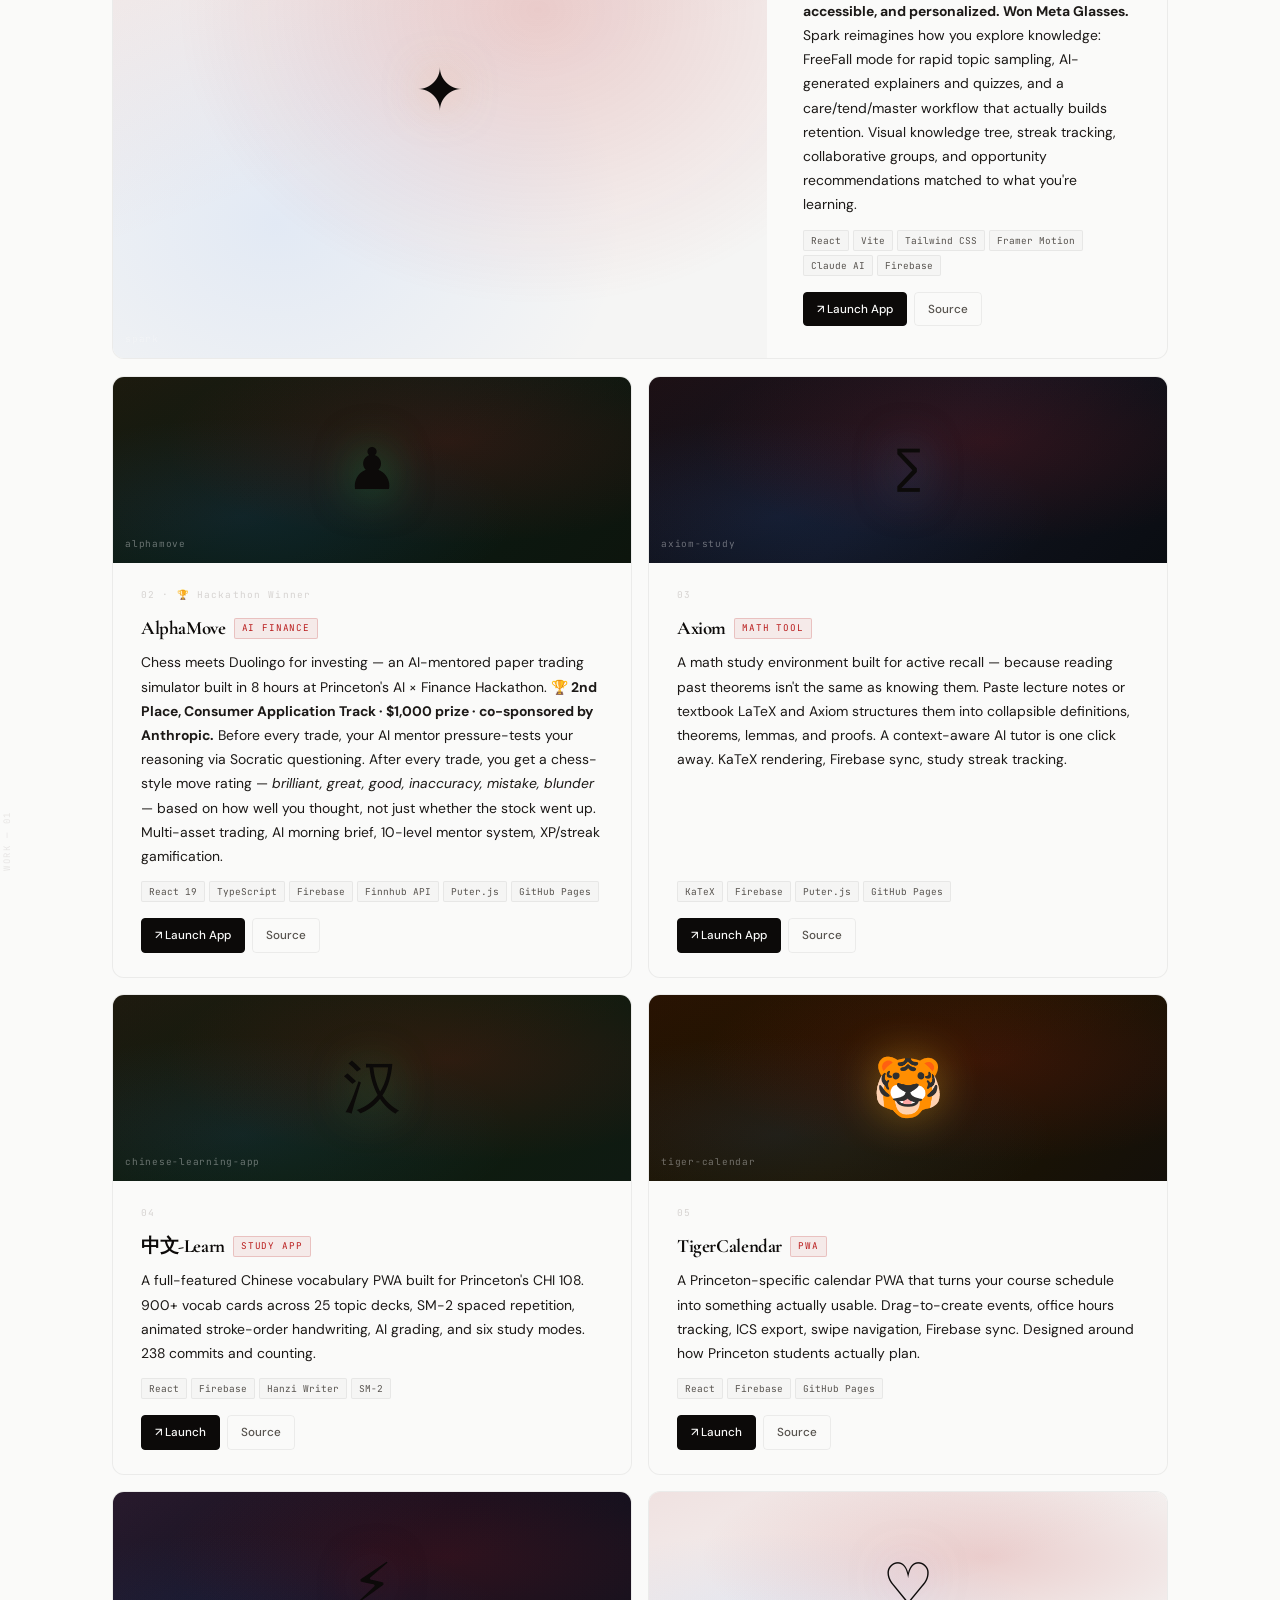
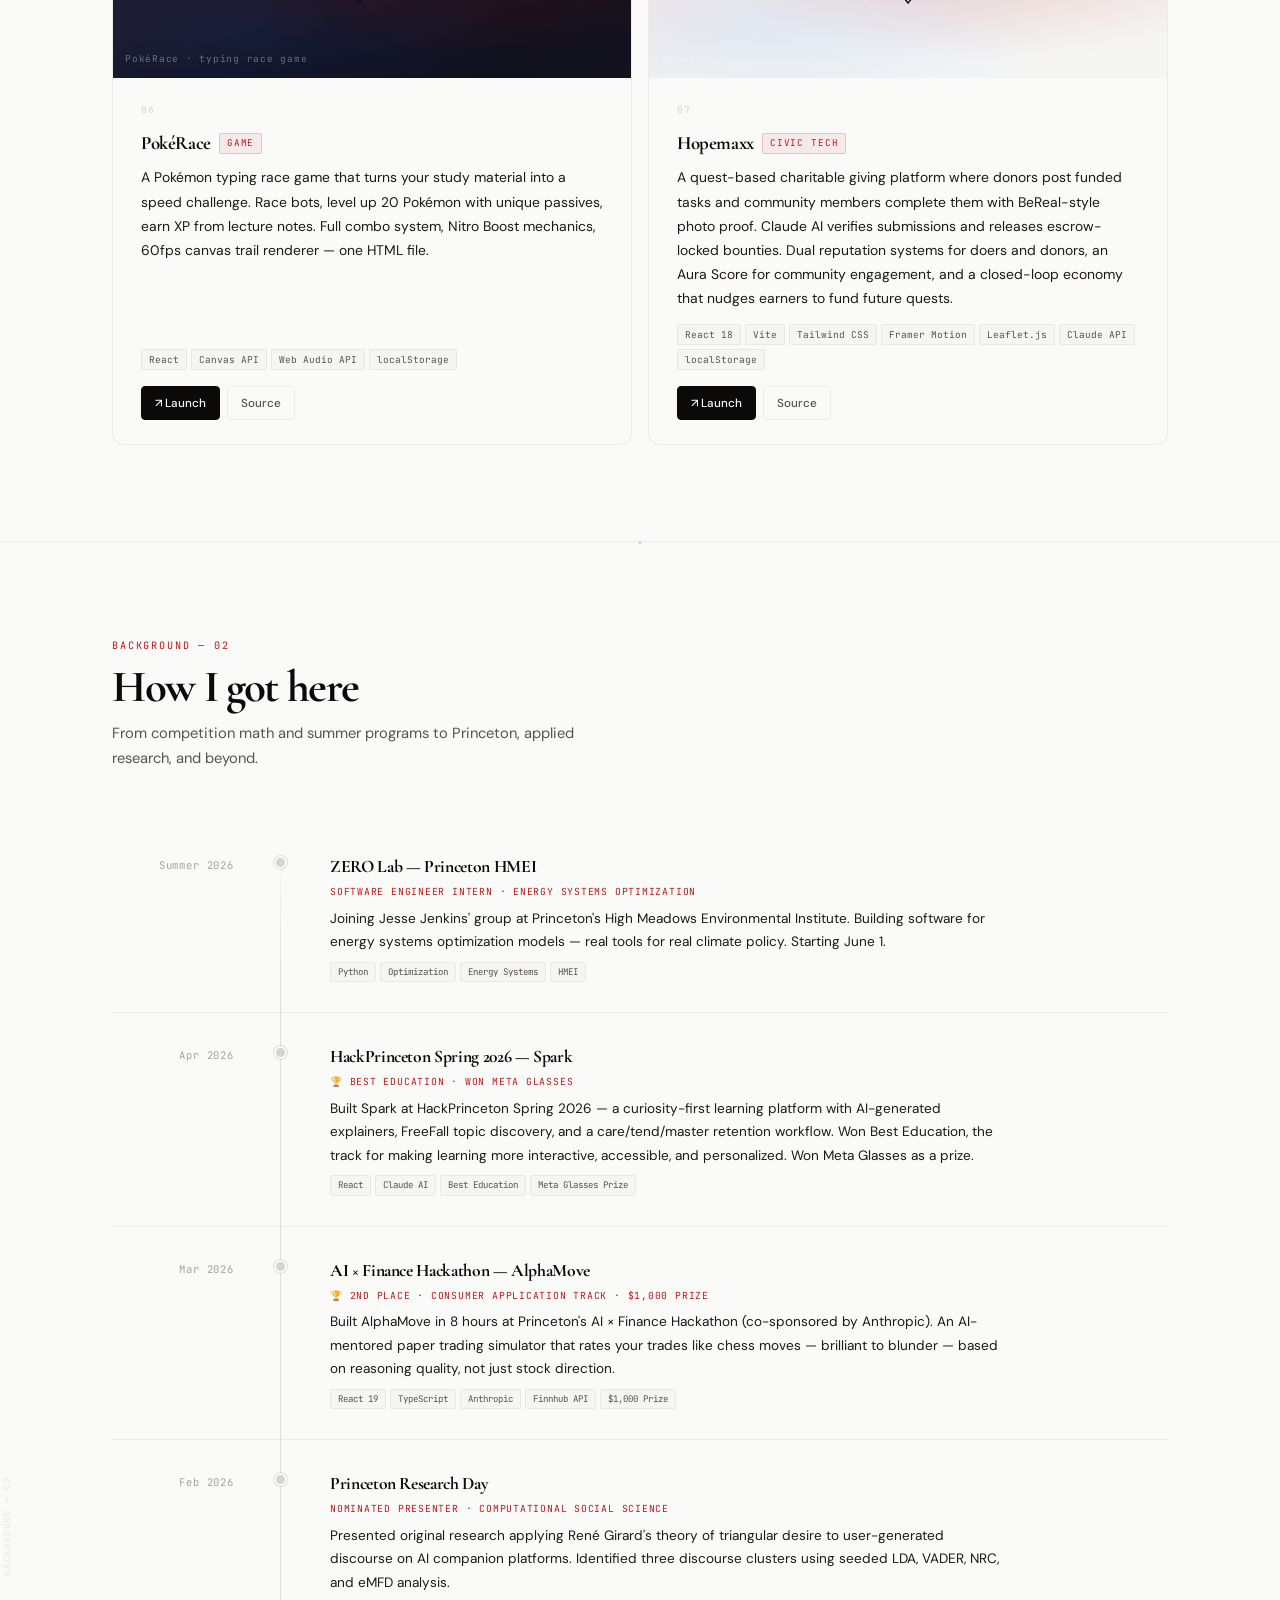
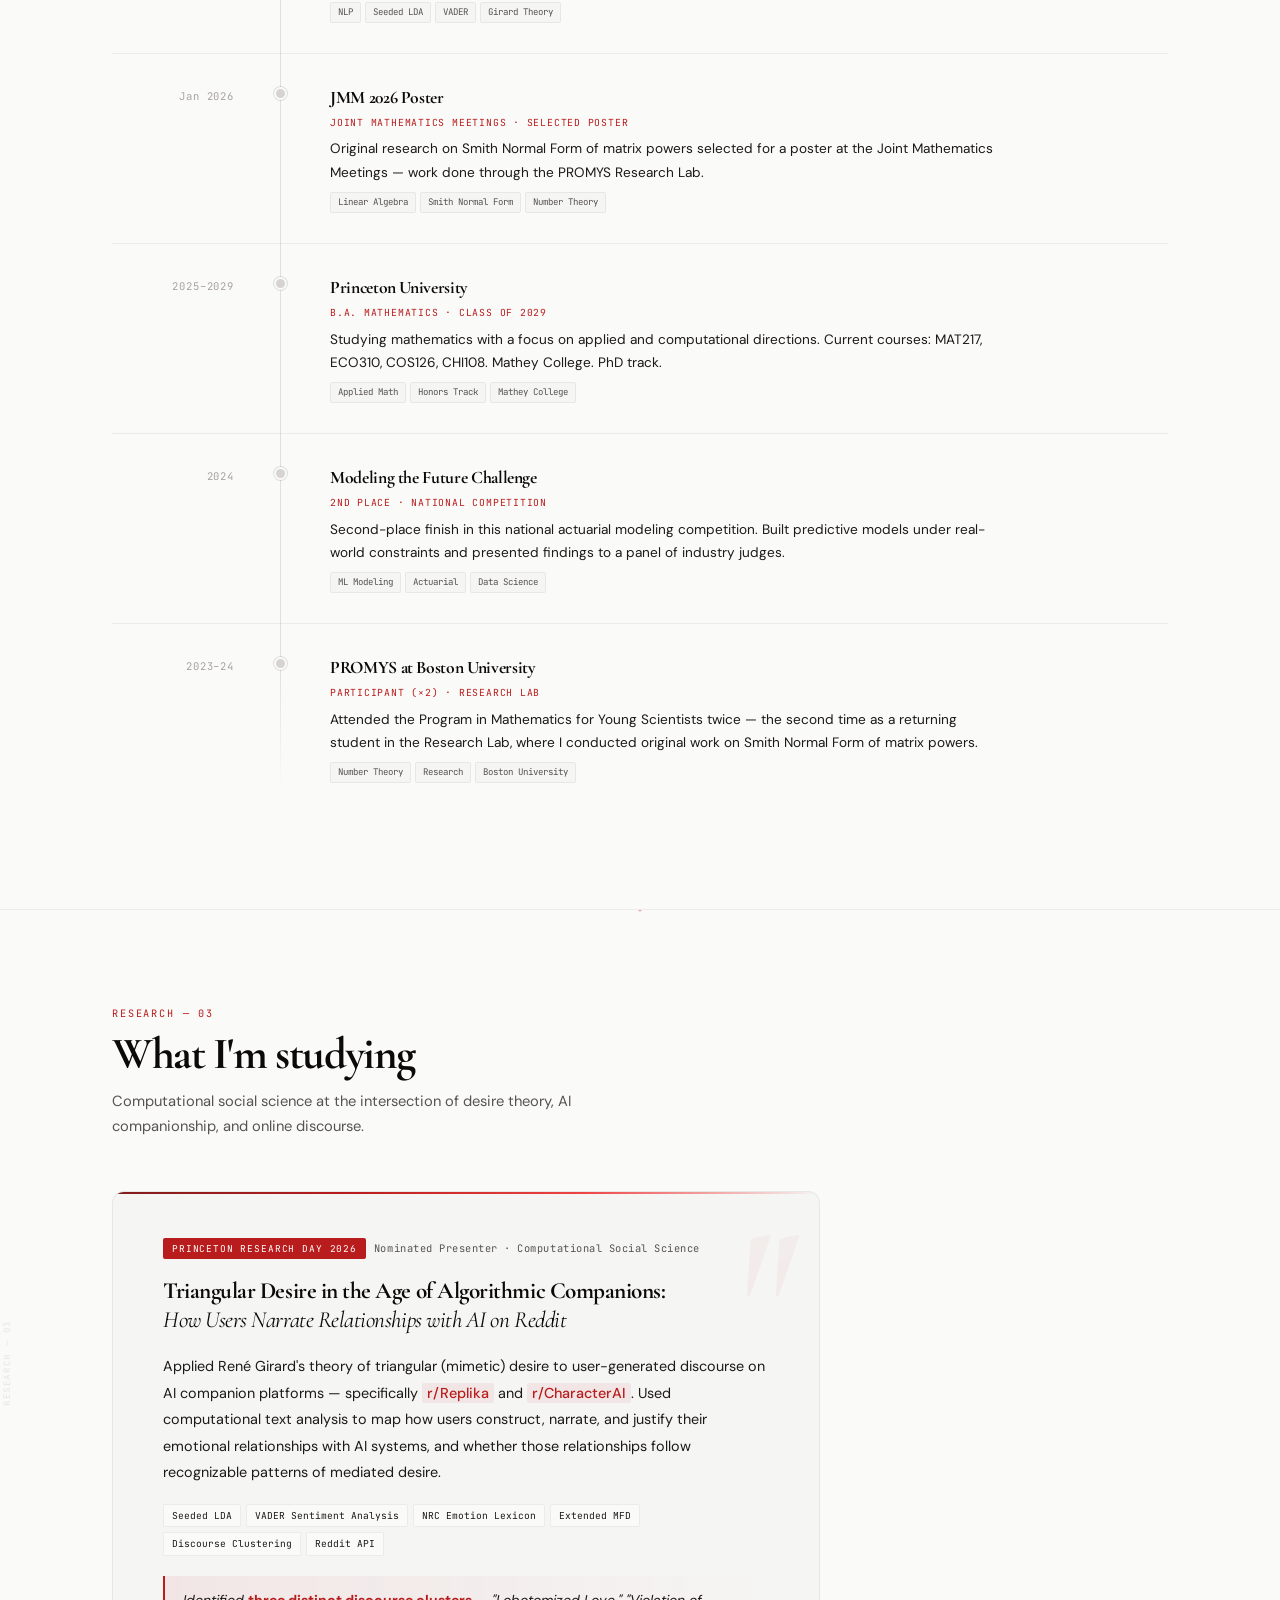
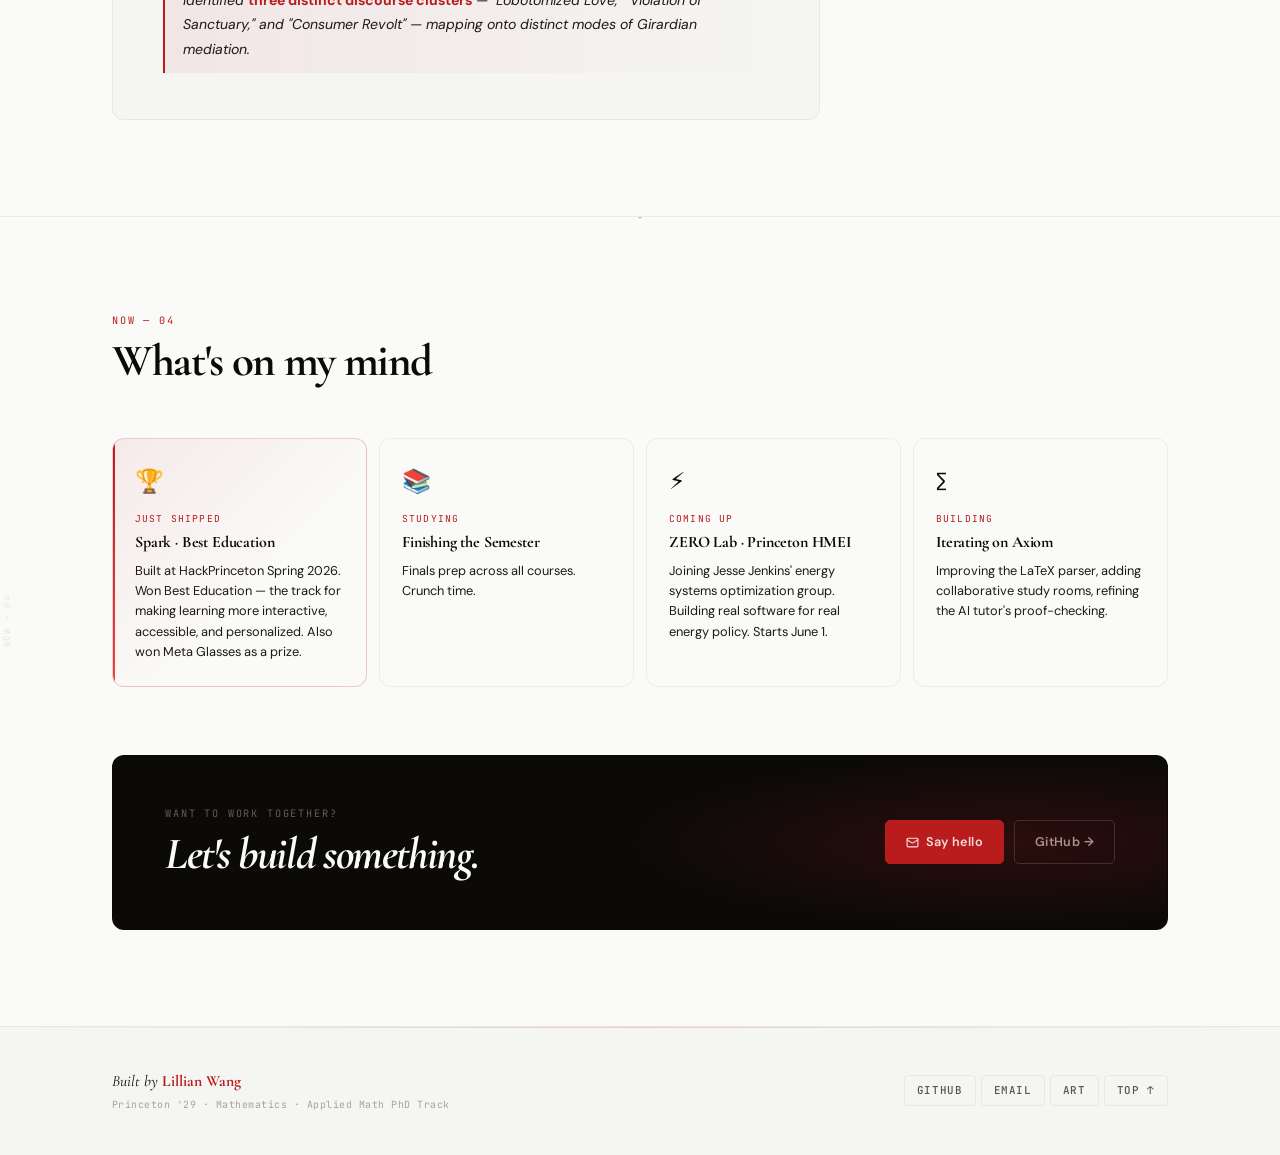
==== commit a4dafbaf: "Update bio and Pokémon GO level in index.html" ====
--- a/index.html
+++ b/index.html
@@ -742,8 +742,8 @@
       </div>
 
       <div class="hero-bio fu d3">
-        <p>Freshman at <strong>Princeton</strong> studying mathematics — drawn to systems-level problems at the intersection of energy, computation, and policy. Chasing a PhD in applied math and shipping open-source tools along the way.</p>
-        <p>This summer I'm joining the <a href="https://zero.lab.princeton.edu/" target="_blank" rel="noopener">ZERO Lab</a> at Princeton HMEI — building software for energy systems optimization models under Jesse Jenkins.</p>
+        <p>Rising sophomore at <strong>Princeton</strong> studying mathematics — drawn to systems-level problems at the intersection of energy, computation, and policy. Chasing a PhD in applied math and shipping open-source tools along the way.</p>
+        <p>This summer I interned at the <a href="https://zero.lab.princeton.edu/" target="_blank" rel="noopener">ZERO Lab</a> at Princeton HMEI — building software for energy systems optimization models under Jesse Jenkins.</p>
         <p>When I'm not doing math, I'm probably reading a fic or watching Law&nbsp;&amp;&nbsp;Order.</p>
       </div>
 
@@ -825,7 +825,7 @@
           <svg class="sb-icon" viewBox="0 0 24 24" fill="none" stroke="var(--r)" stroke-width="1.8" stroke-linecap="round" stroke-linejoin="round">
             <circle cx="12" cy="12" r="10"/><line x1="2" y1="12" x2="22" y2="12"/><circle cx="12" cy="12" r="3"/>
           </svg>
-          <div class="sb-n" data-target="76" data-suf="">76</div>
+          <div class="sb-n" data-target="76" data-suf="">79</div>
           <div><div class="sb-label">Pokémon GO level</div><div class="sb-sub">Team Valor</div></div>
         </div>
 
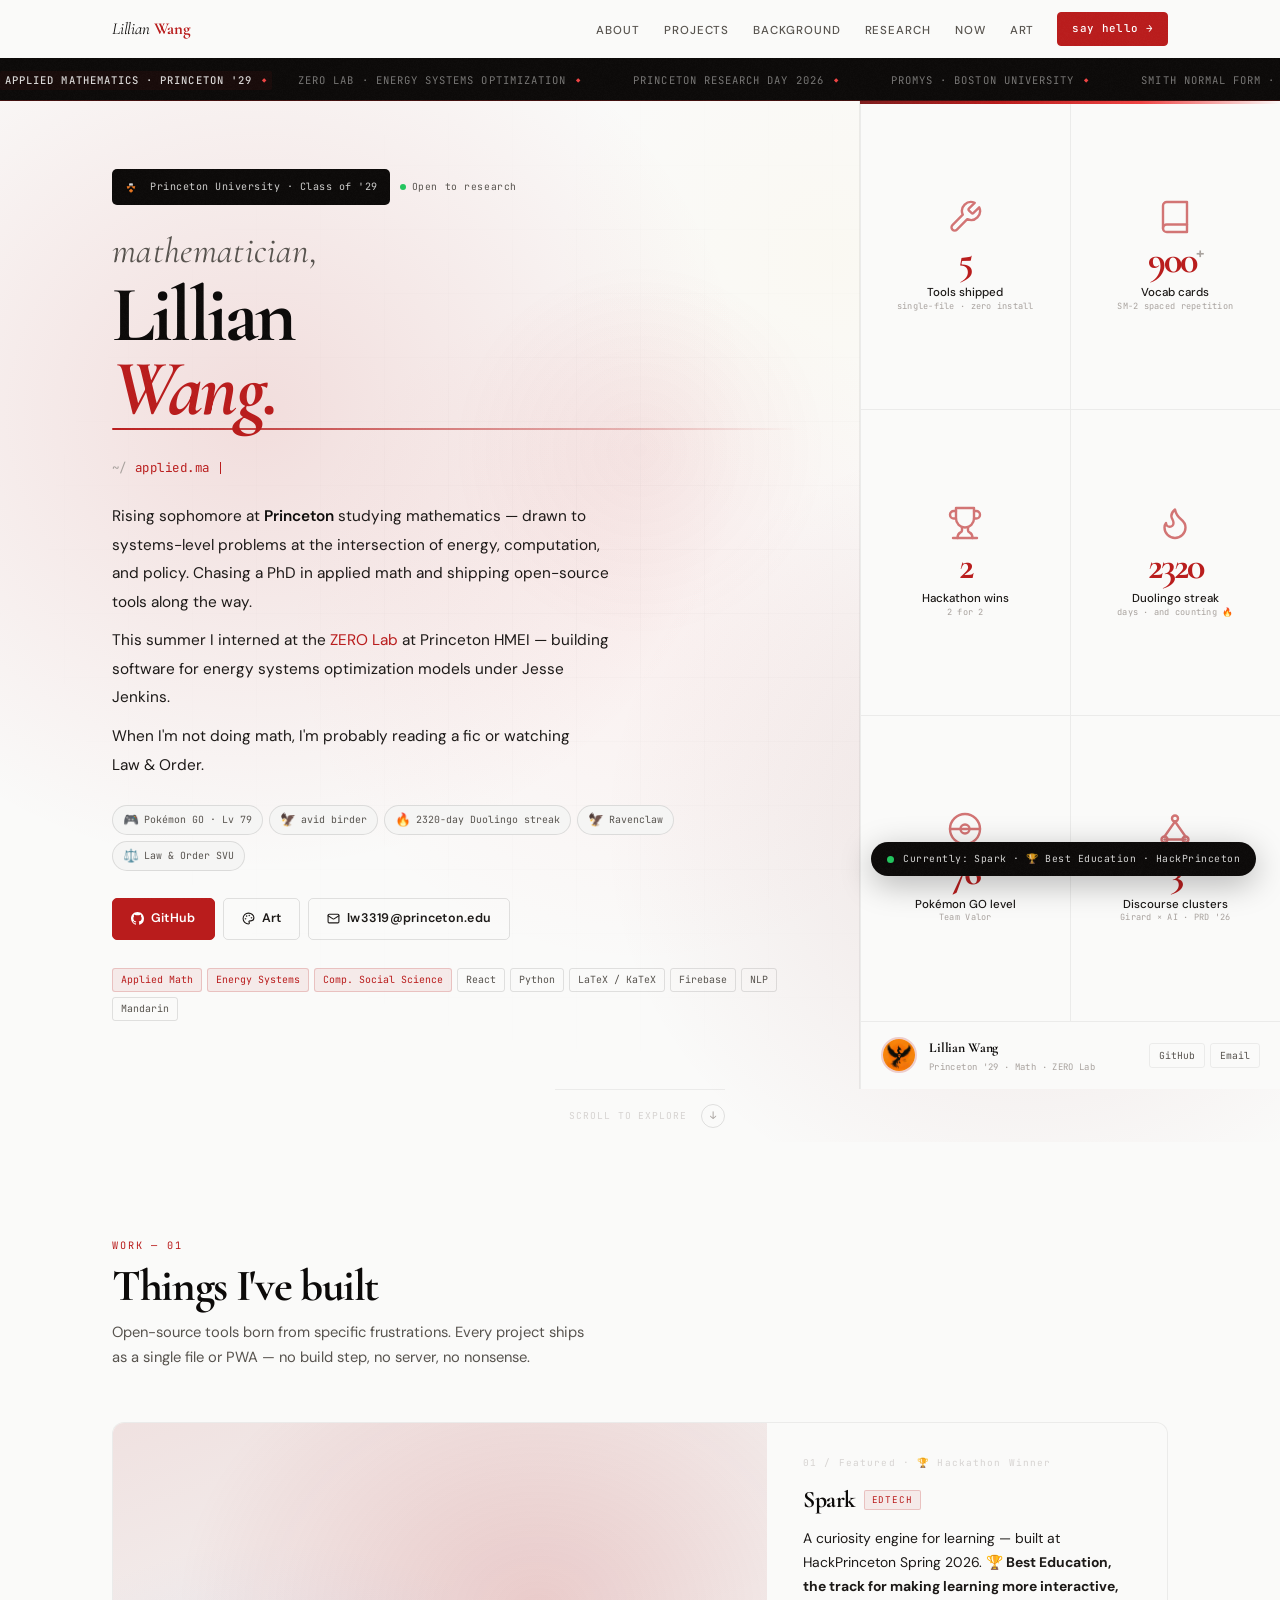
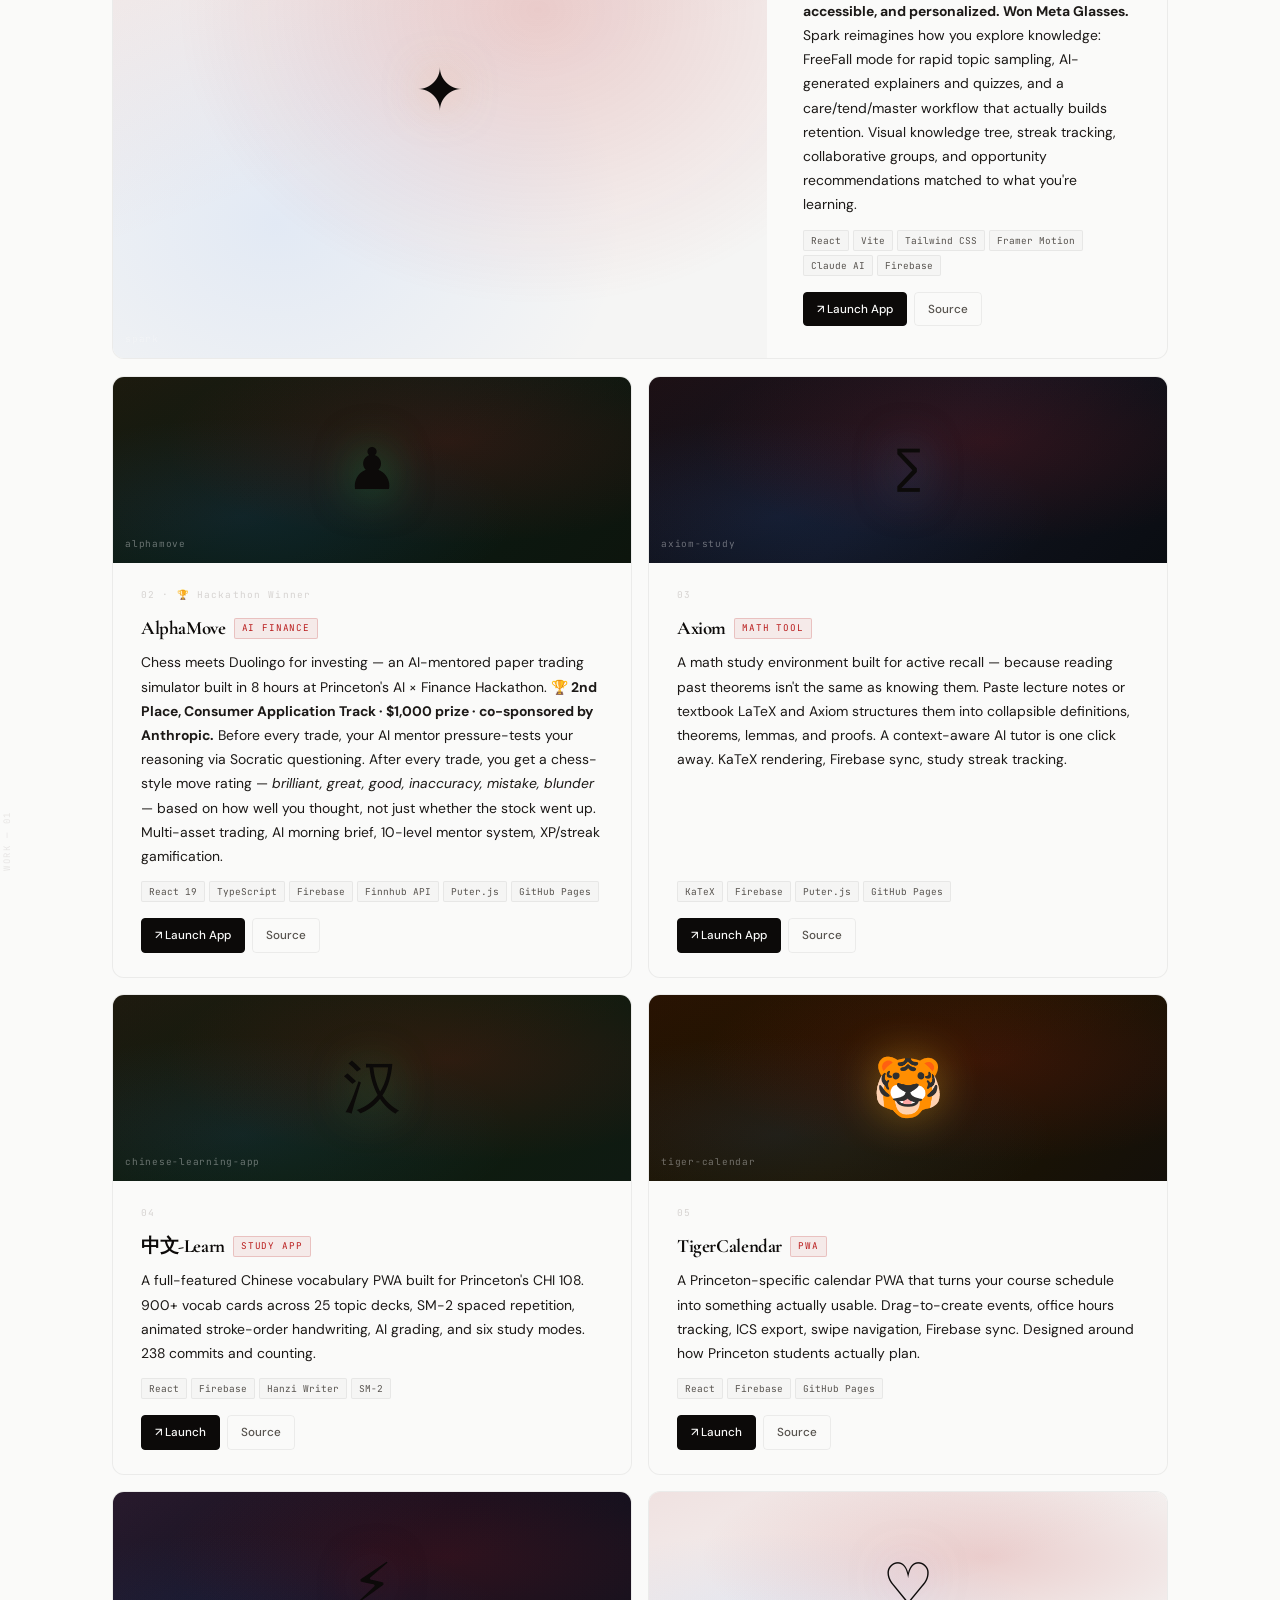
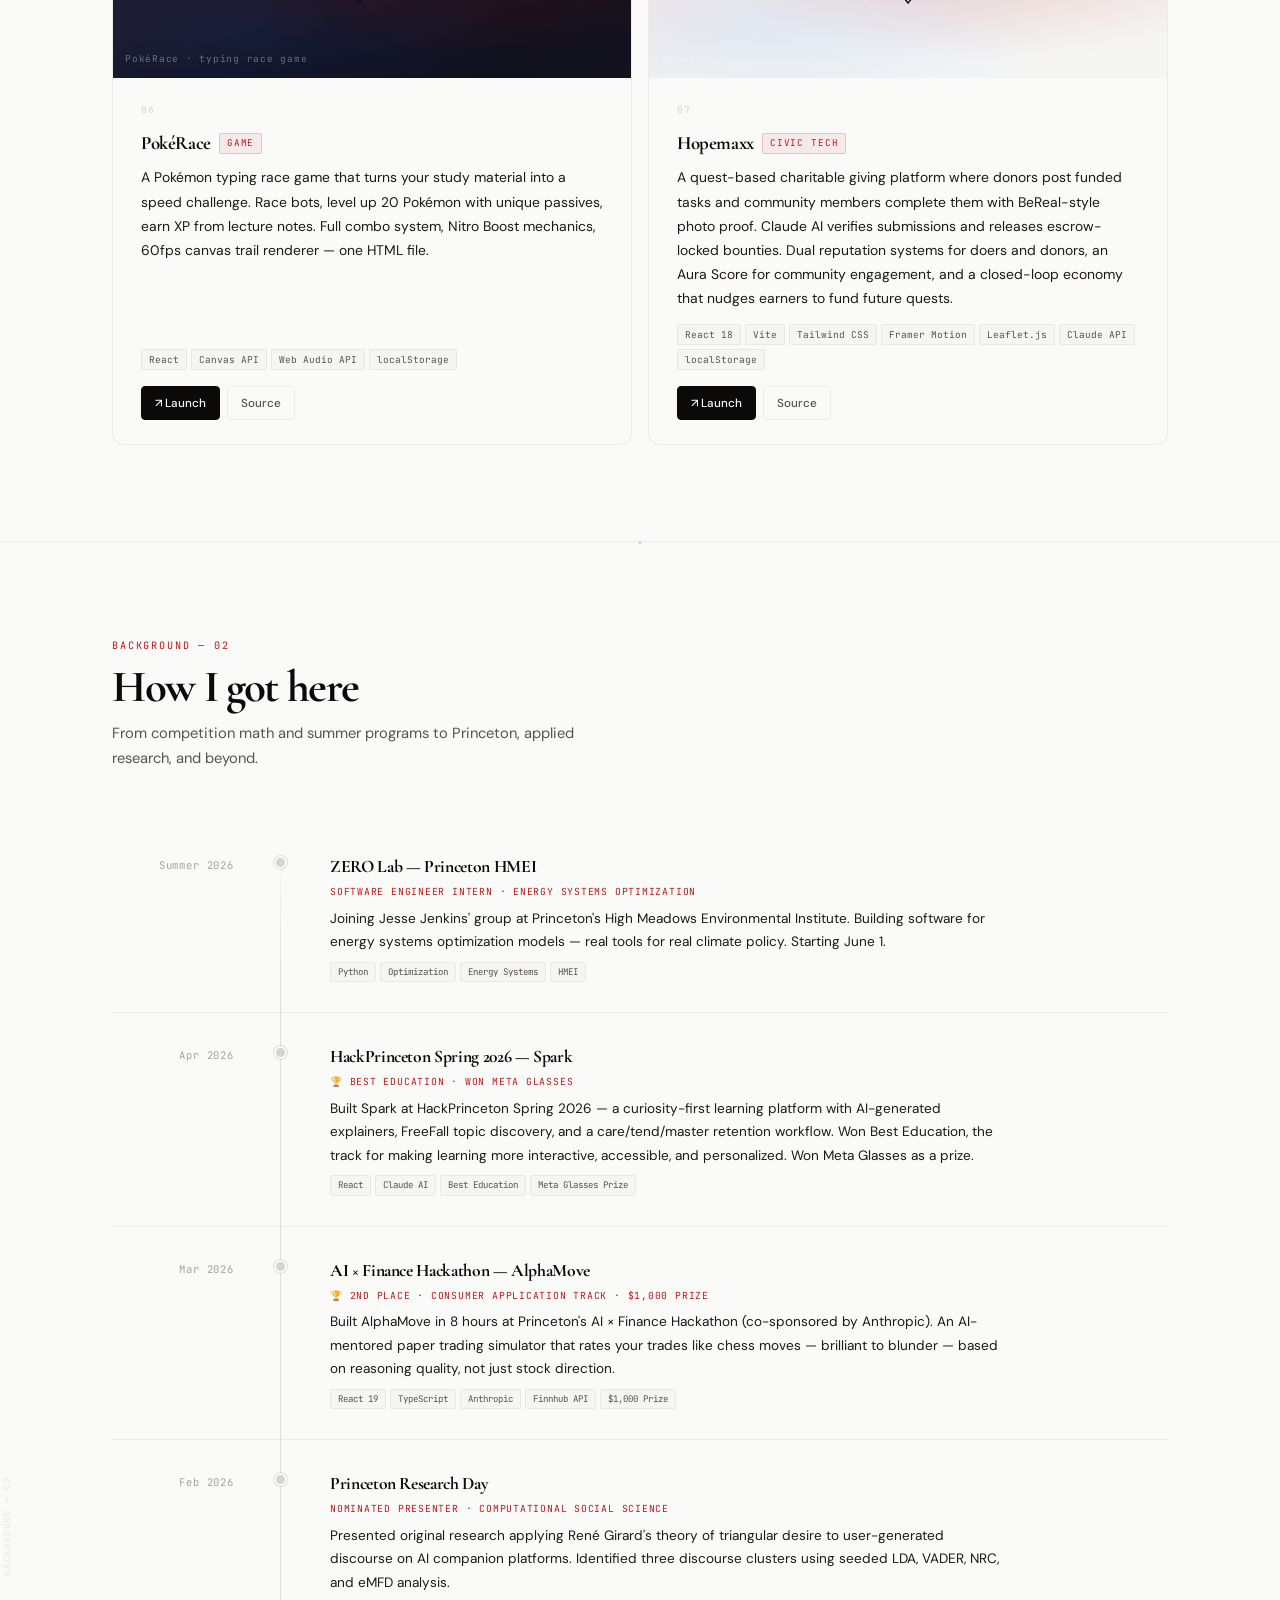
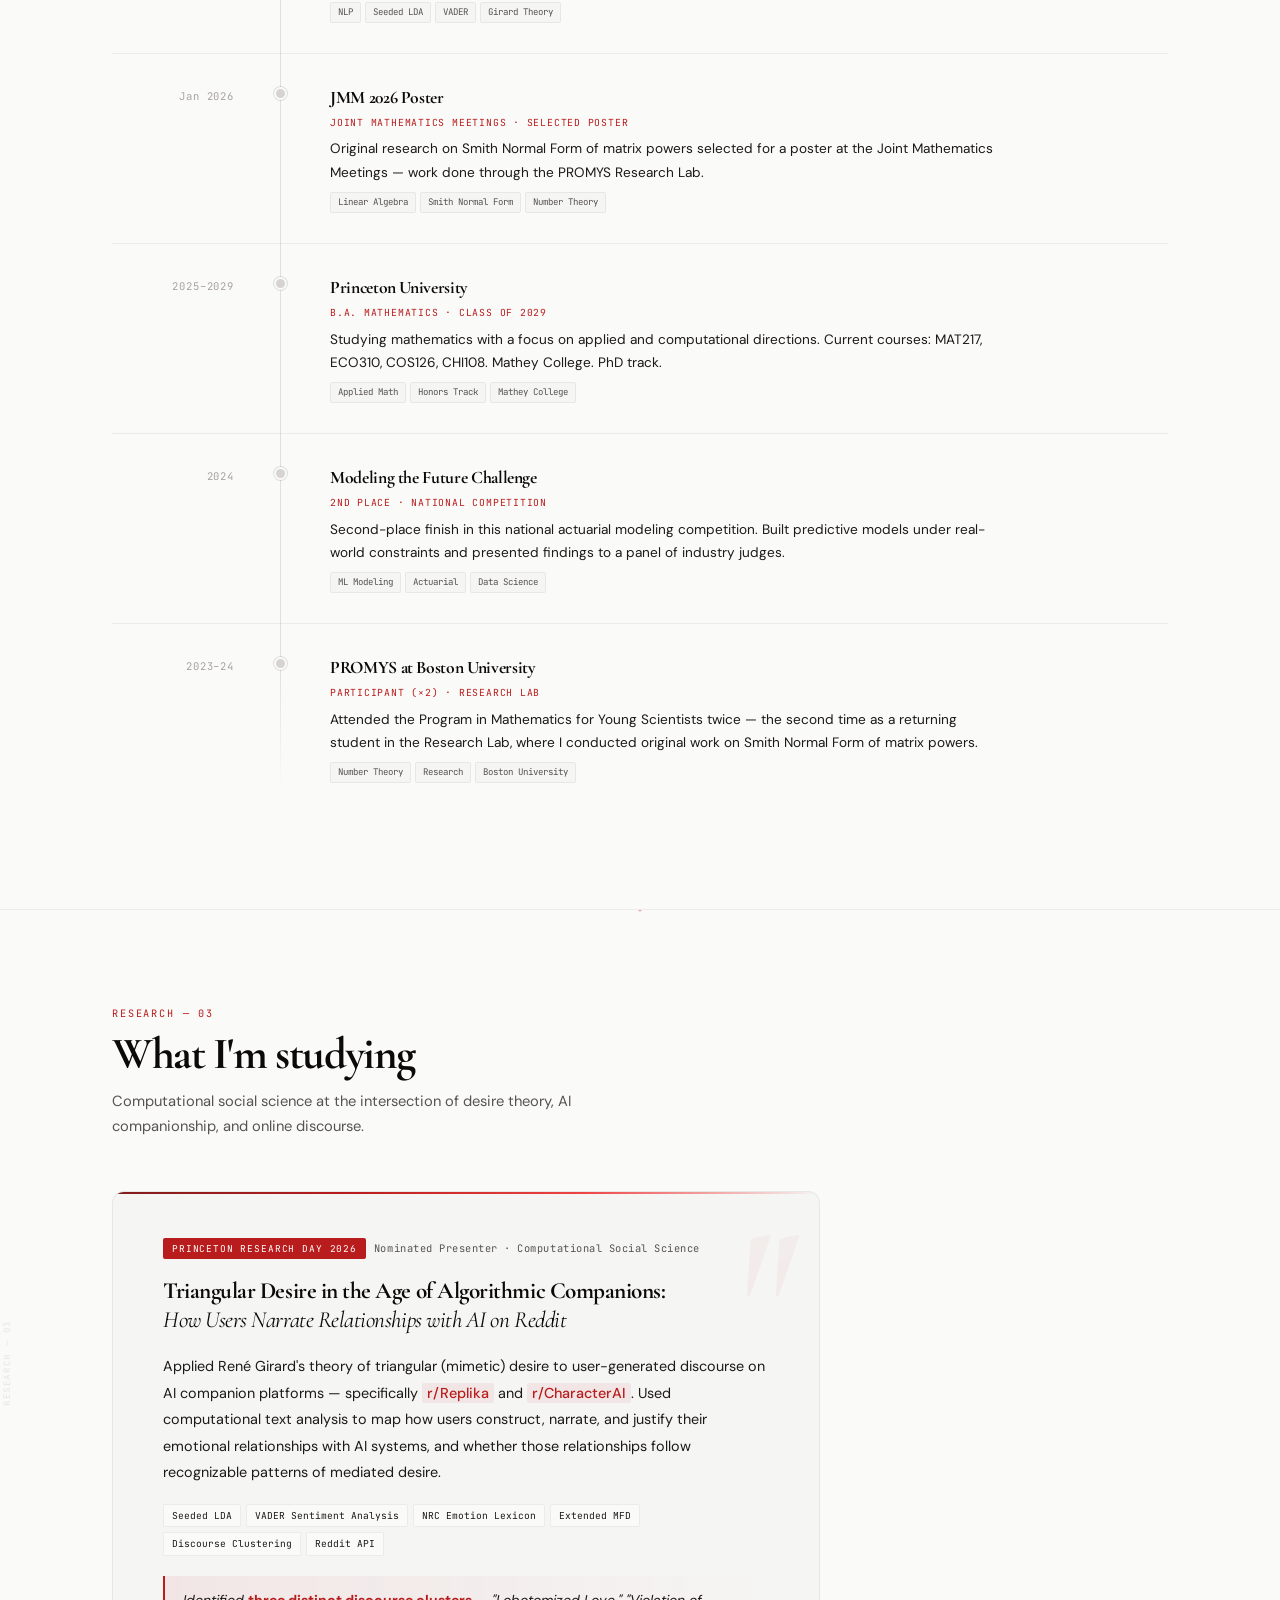
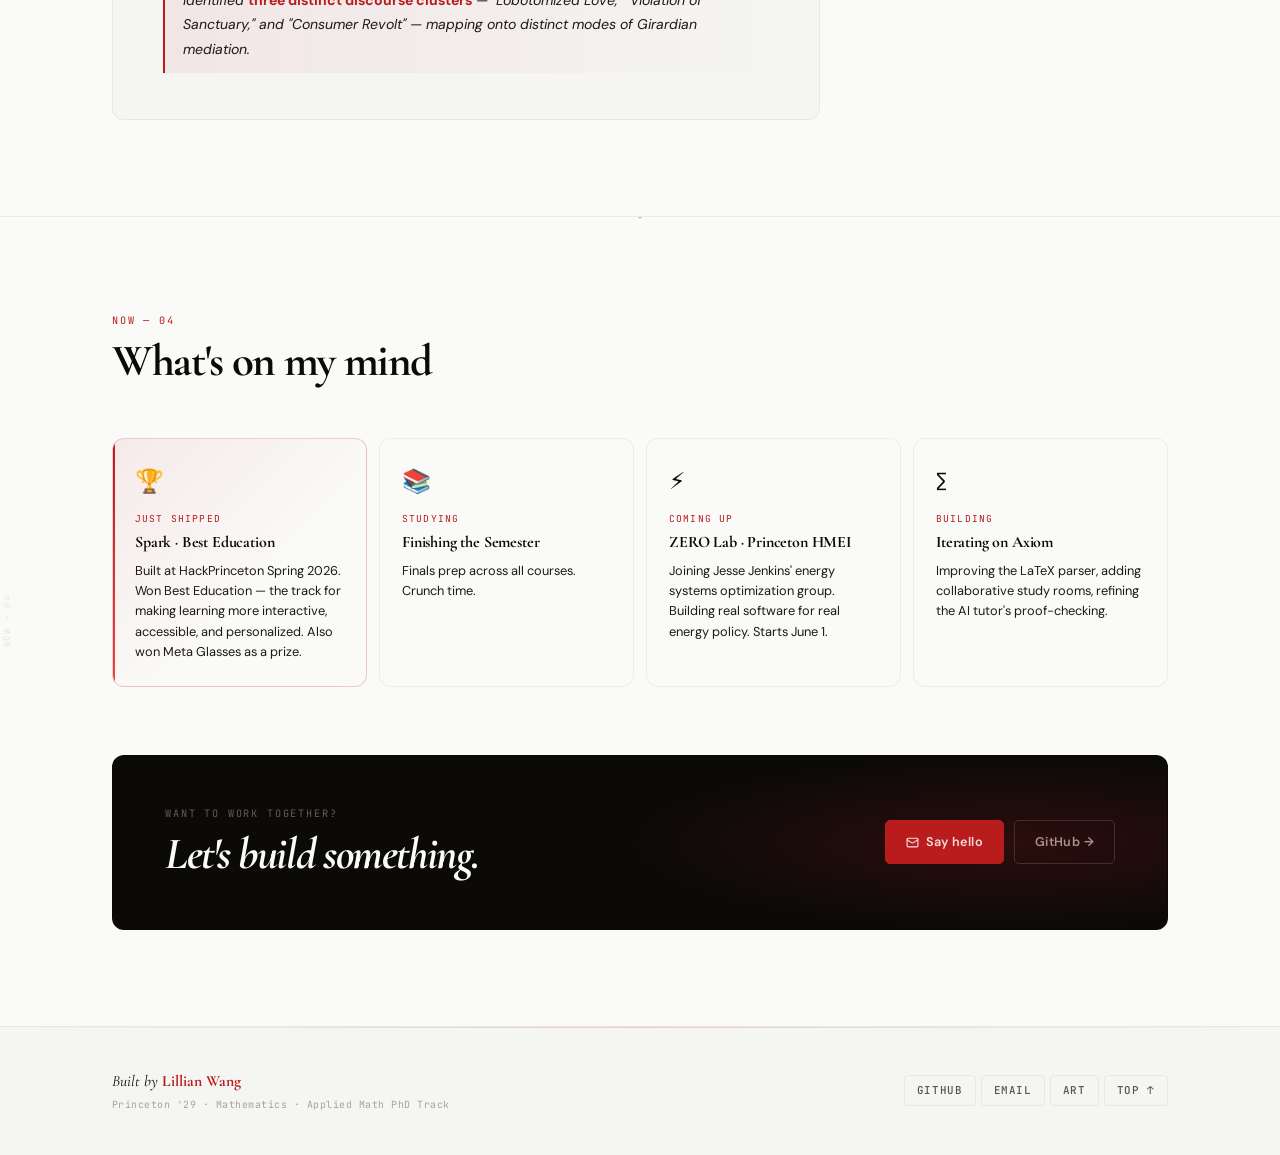
==== commit 07b974c5: "Update Pokémon GO level from 76 to 79" ====
--- a/index.html
+++ b/index.html
@@ -1325,7 +1325,7 @@
     {t:'AI × Finance Hackathon · 2nd Place · $1,000',h:true},
     {t:'AlphaMove · built in 8 hours',h:false},
     {t:'Modeling the Future · 2nd Place',h:false},
-    {t:'Pokémon GO · Level 76',h:true},
+    {t:'Pokémon GO · Level 79',h:true},
     {t:DUOLINGO_STREAK+'-day Duolingo streak 🔥',h:false},
     {t:'Ravenclaw · obviously',h:true},
     {t:'avid birder',h:false},
@@ -1354,7 +1354,7 @@
     'applied.math.phd_track()',
     'build(tools_I_wish_existed)',
     'energy_systems.optimize()',
-    'pokemon_go.level = 76',
+    'pokemon_go.level = 79',
     'duolingo_streak = '+DUOLINGO_STREAK,
     'pursuit_of_proof.continue()',
   ];
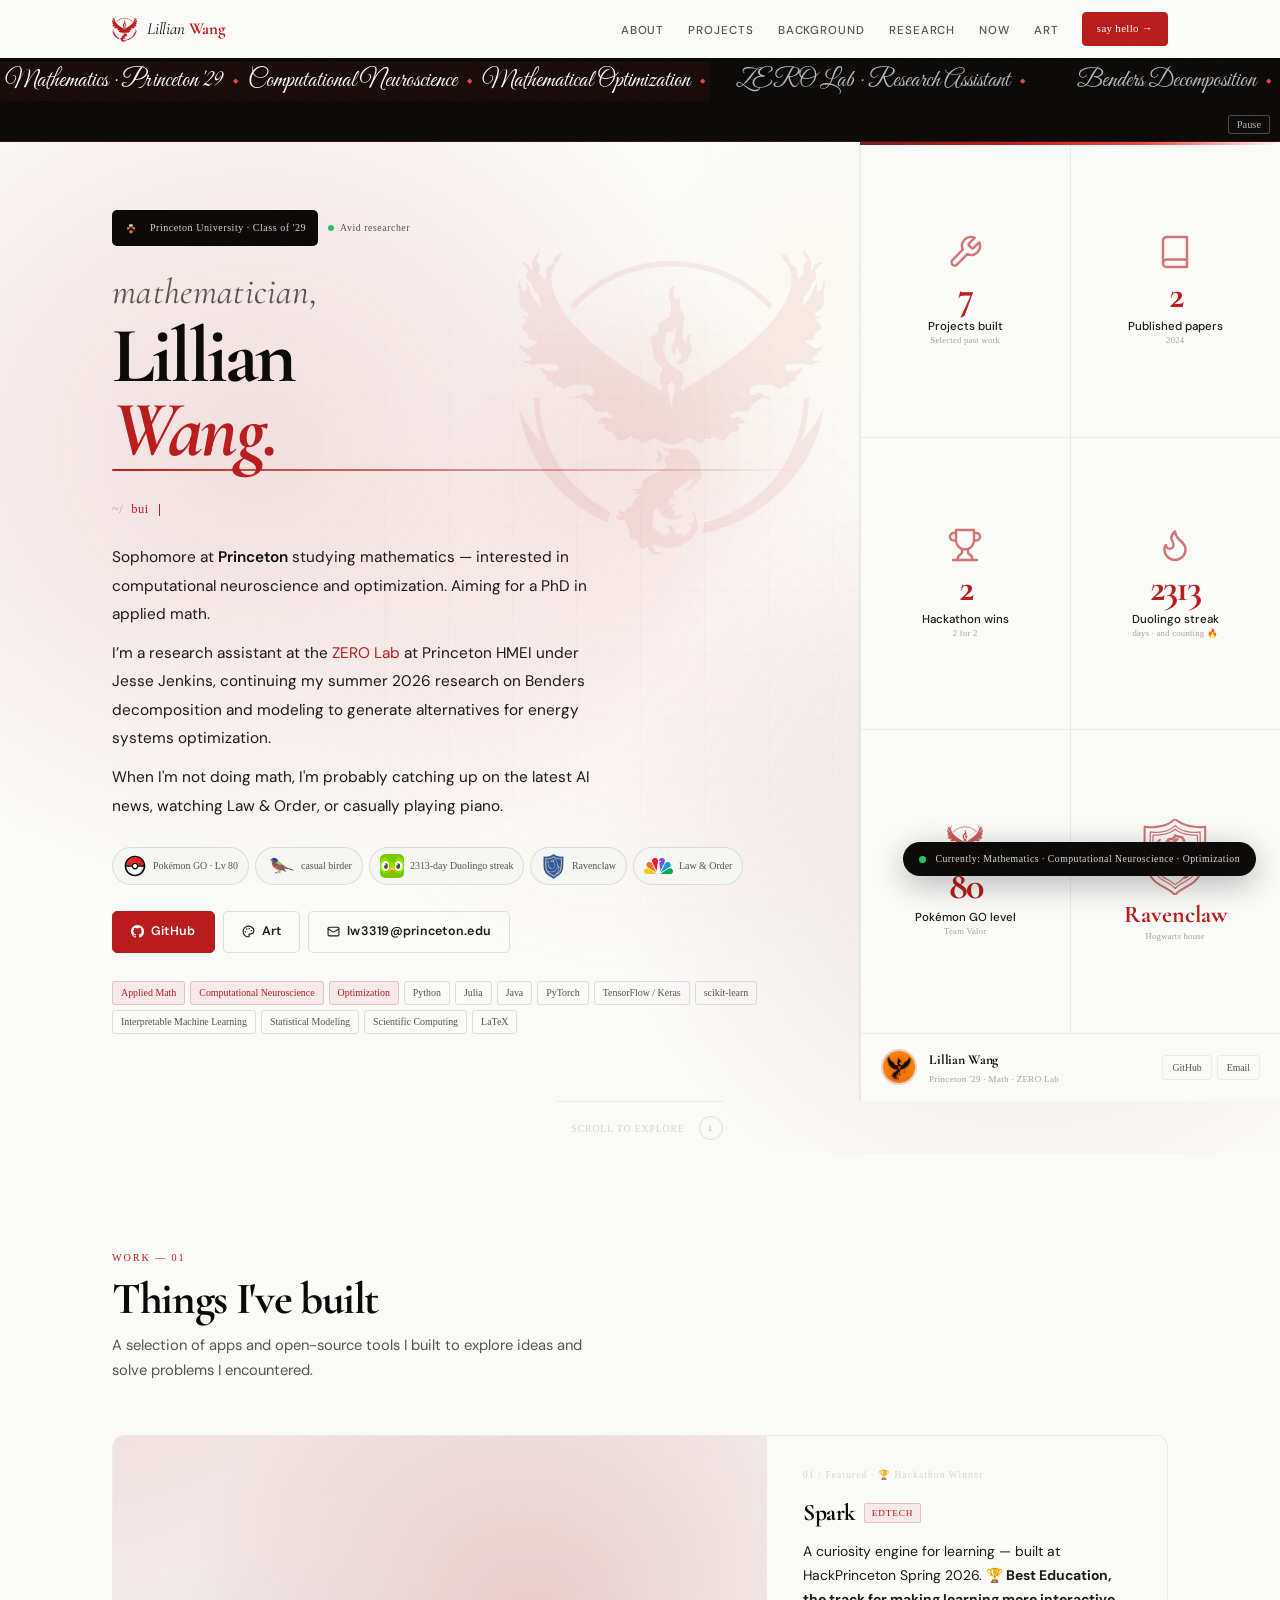
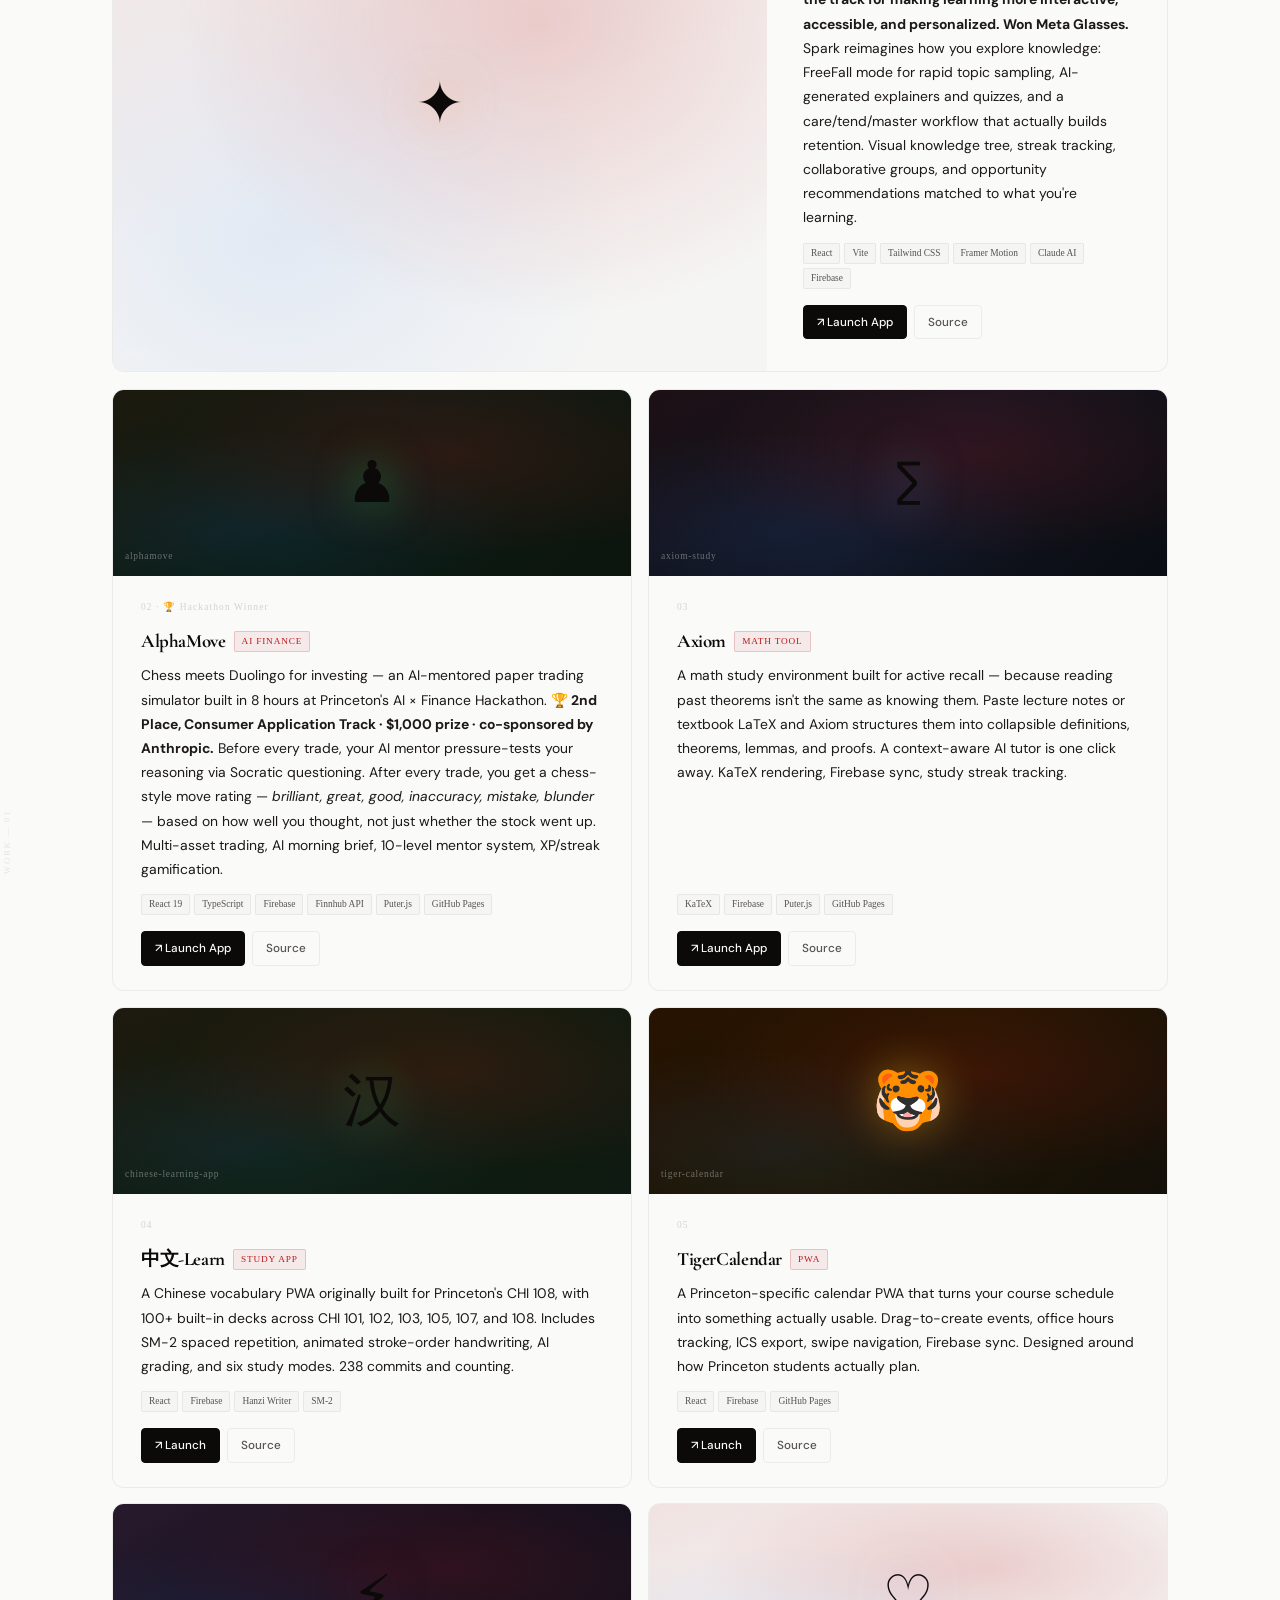
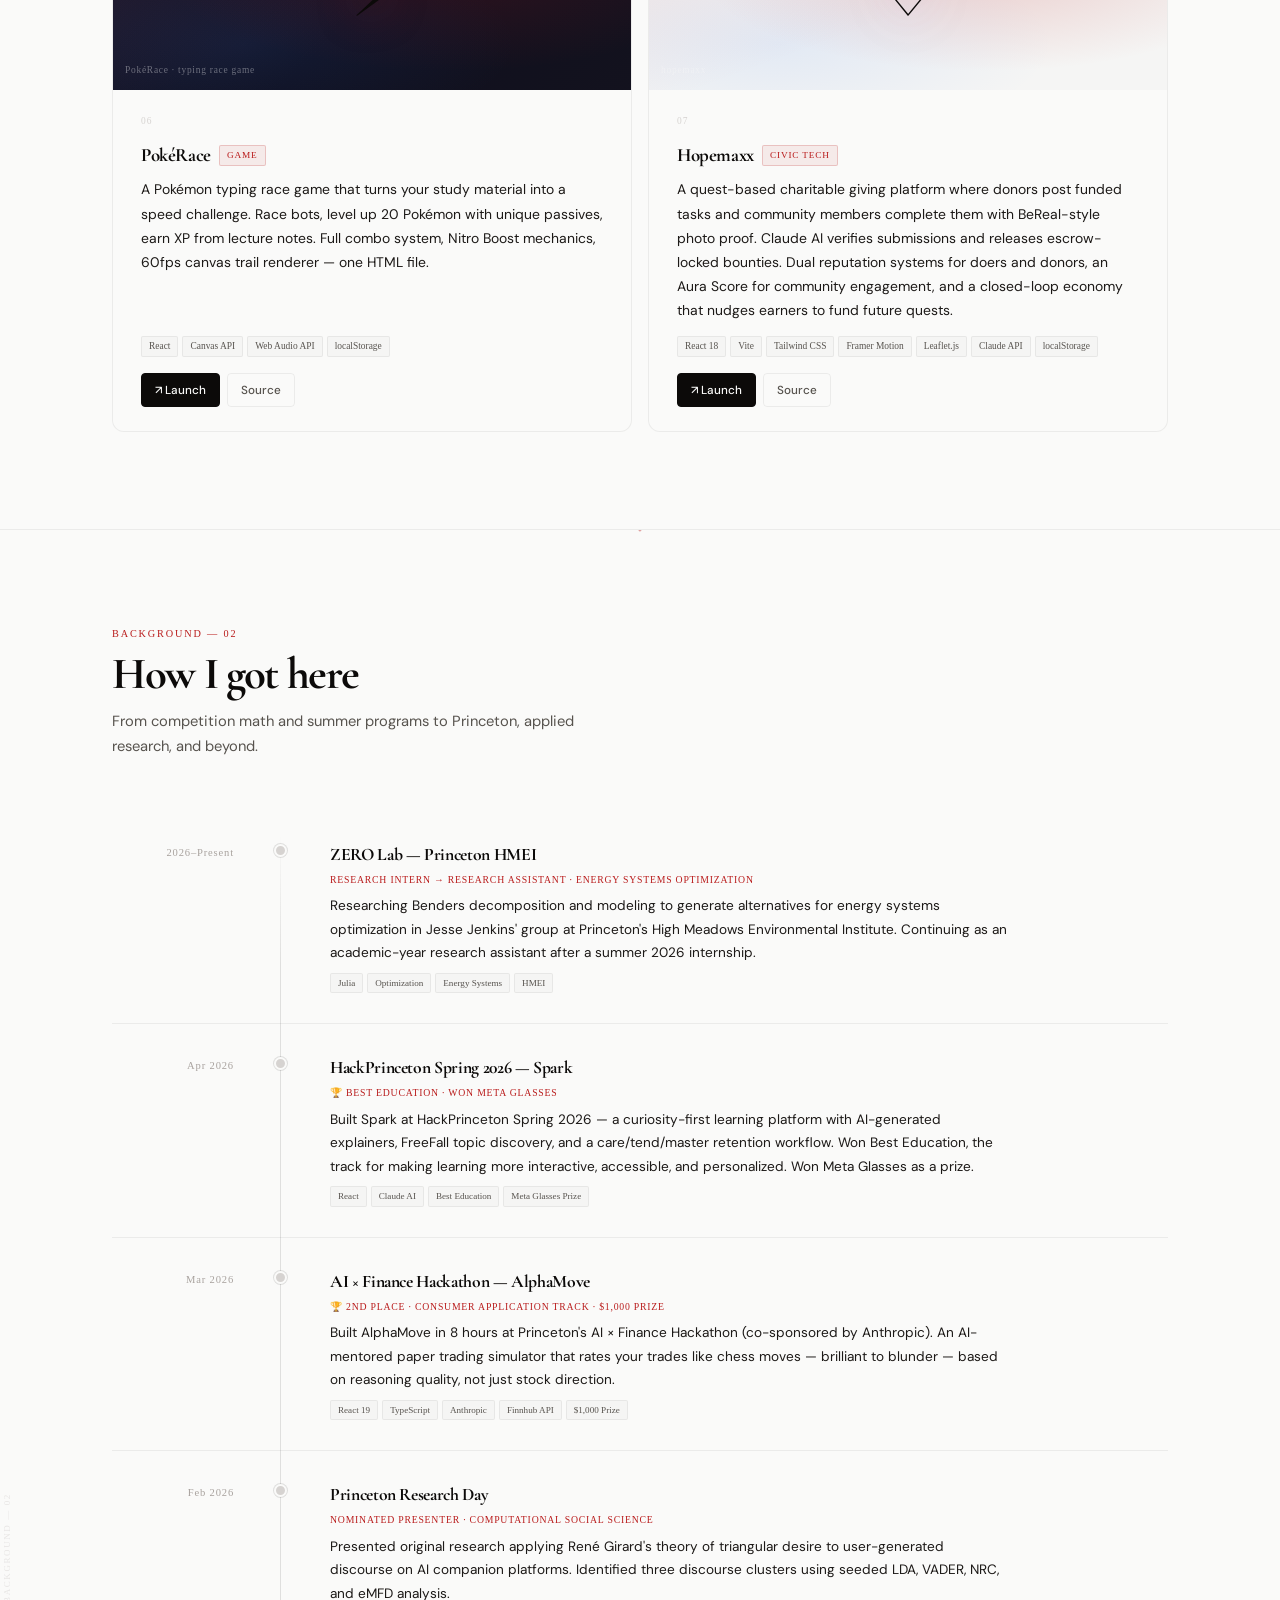
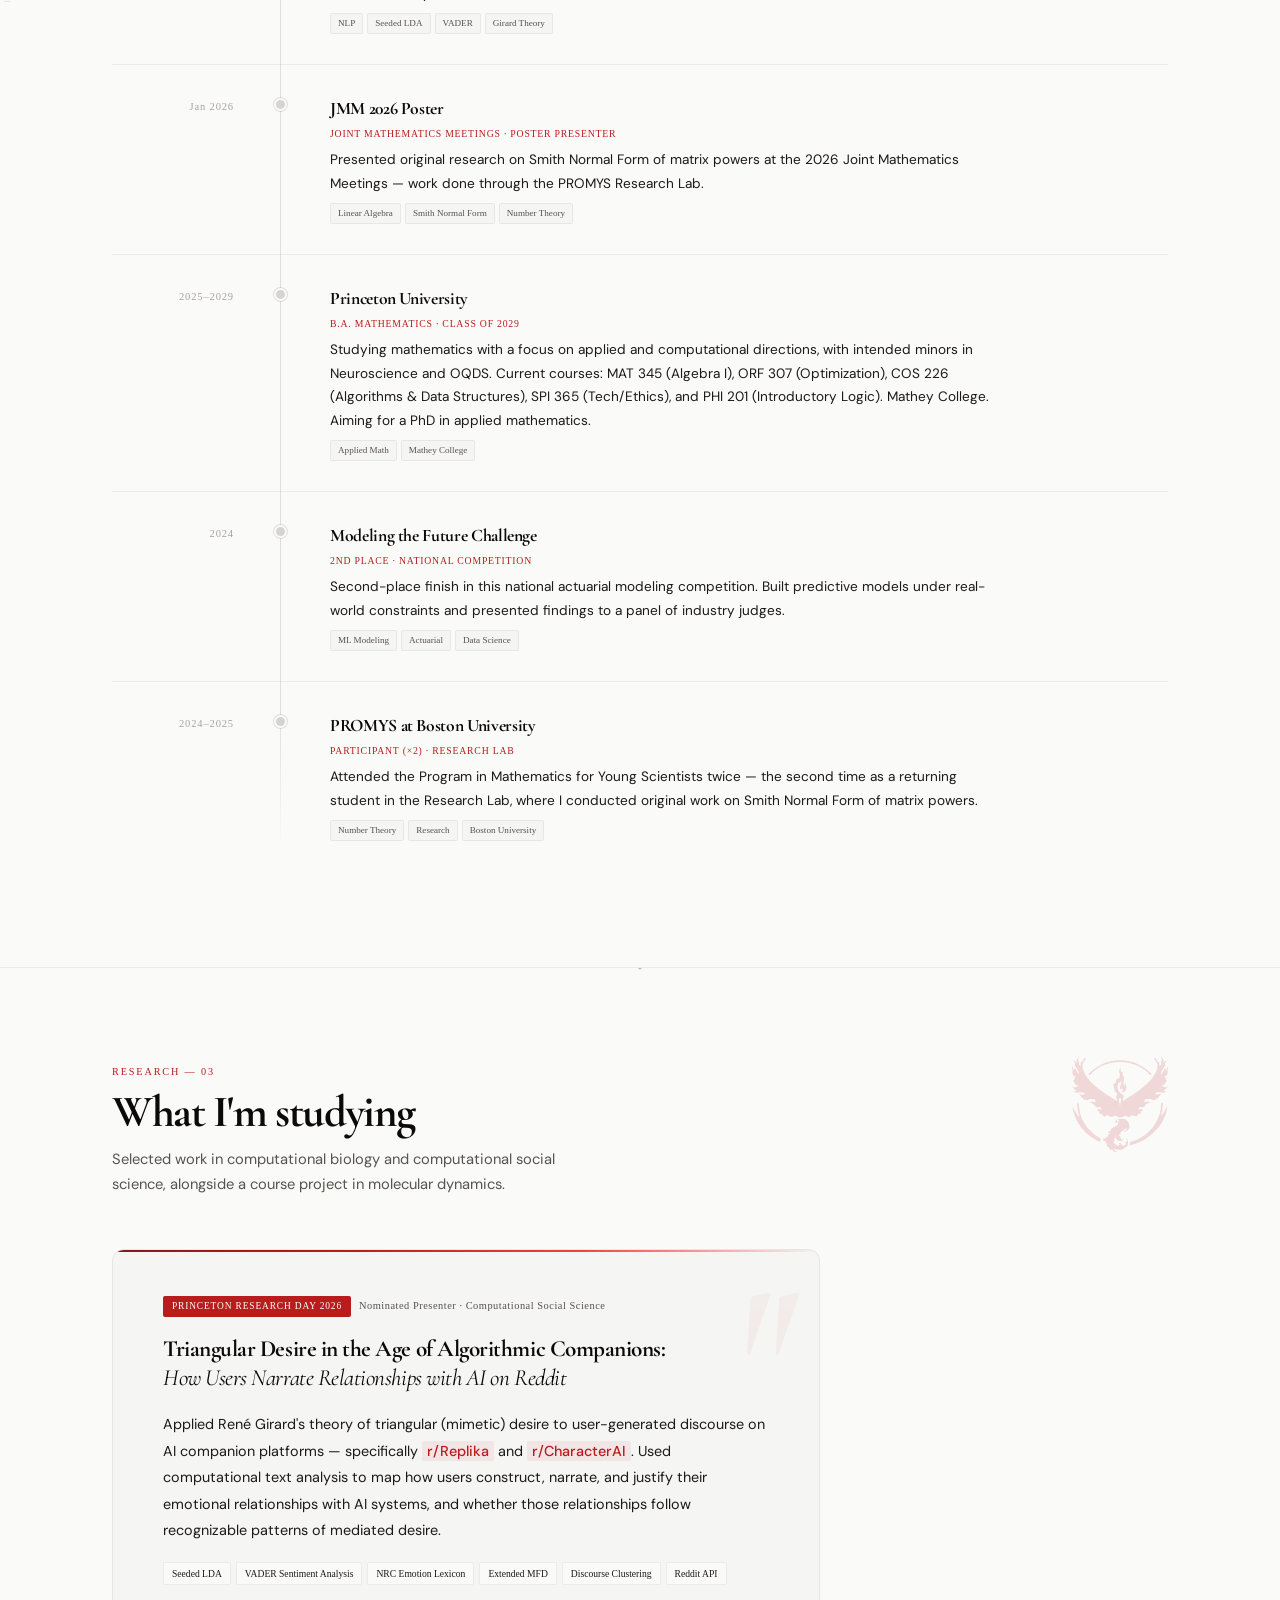
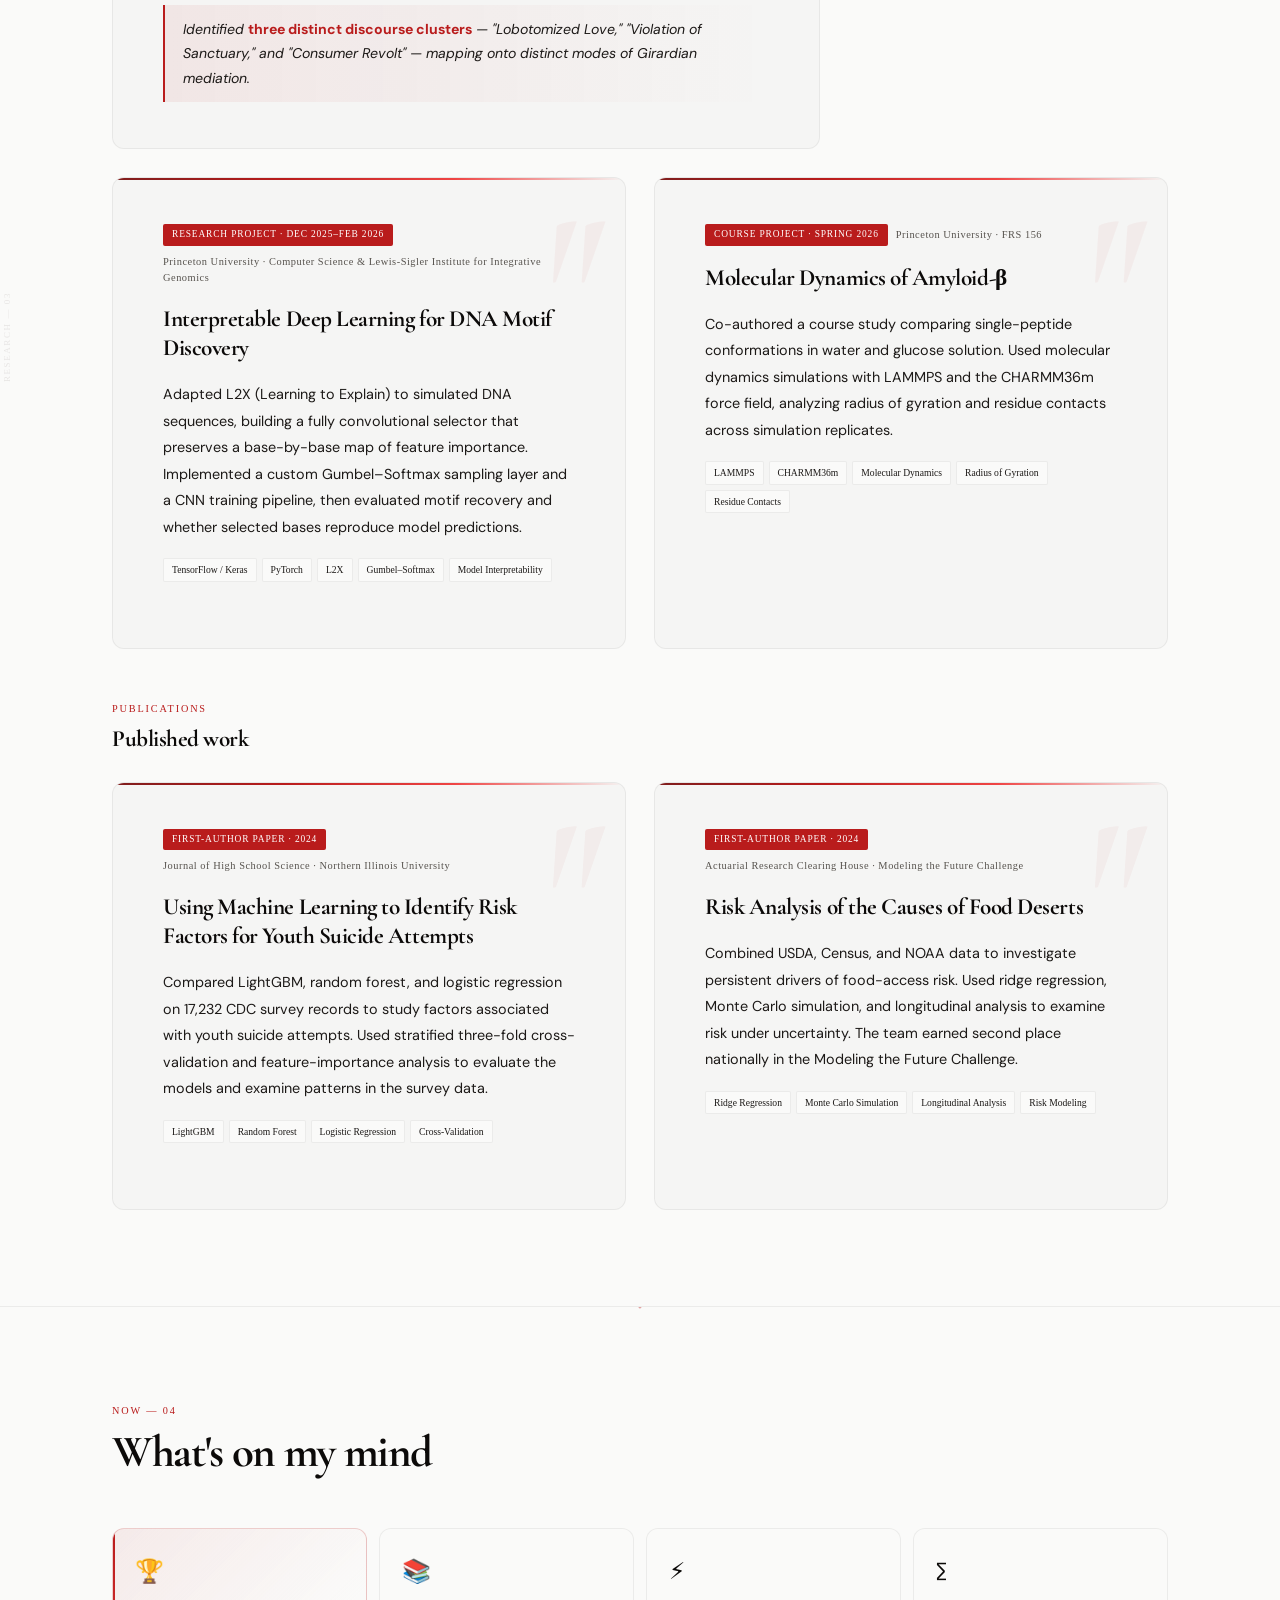
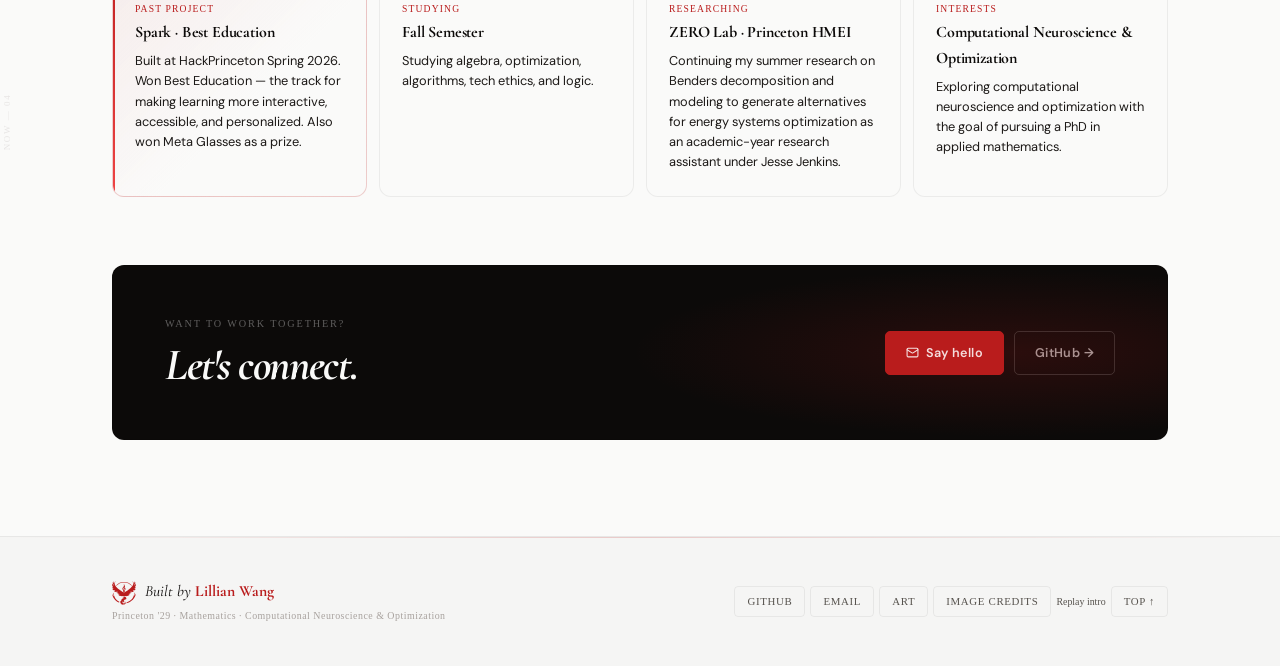
==== commit 9bed5413: "Refresh personal details, research, and phoenix website design" ====
--- a/index.html
+++ b/index.html
@@ -22,11 +22,11 @@
 })();
 </script>
 <title>Lillian Wang — Math @ Princeton</title>
-<meta name="description" content="Lillian Wang — Math @ Princeton '29. Building tools I wish existed. ZERO Lab internship. Applied math PhD track."/>
+<meta name="description" content="Lillian Wang — Mathematics at Princeton '29. Computational neuroscience and optimization. Research assistant at ZERO Lab."/>
 <meta name="google-site-verification" content="ecJf1j3jE1qeEwEBkO6Z4E8i9tVYqICHdxxBN81JIgk" />
 <link rel="preconnect" href="https://fonts.googleapis.com"/>
 <link rel="preconnect" href="https://fonts.gstatic.com" crossorigin/>
-<link href="https://fonts.googleapis.com/css2?family=Cormorant+Garamond:ital,wght@0,400;0,600;0,700;1,400;1,700&family=DM+Sans:opsz,wght@9..40,300;9..40,400;9..40,500;9..40,600&family=JetBrains+Mono:wght@400;500&display=swap" rel="stylesheet"/>
+<link href="https://fonts.googleapis.com/css2?family=Cormorant+Garamond:ital,wght@0,400;0,600;0,700;1,400;1,700&family=DM+Sans:opsz,wght@9..40,300;9..40,400;9..40,500;9..40,600&display=swap" rel="stylesheet"/>
 <style>
 :root{
   /* ── CRIMSON THEME ── */
@@ -45,7 +45,7 @@
 
   --display:'Cormorant Garamond',Georgia,serif;
   --sans:'DM Sans',system-ui,sans-serif;
-  --mono:'JetBrains Mono',monospace;
+  --mono:'Times New Roman',Times,serif;
   --spring:cubic-bezier(.22,1,.36,1);
   --snap:cubic-bezier(.34,1.56,.64,1);
 }
@@ -404,6 +404,8 @@
    RESEARCH
 ───────────────────────── */
 .research-wrap{margin-top:52px;display:grid;grid-template-columns:1fr 320px;gap:28px;align-items:start}
+.research-projects{display:grid;grid-template-columns:repeat(2,minmax(0,1fr));gap:28px;margin-top:28px}
+@media(max-width:768px){.research-projects{grid-template-columns:1fr}}
 .research-main{background:var(--bg2);border:1px solid var(--bdr);border-radius:12px;padding:46px 50px;position:relative;overflow:hidden}
 .research-main::before{content:'';position:absolute;top:0;left:0;right:0;height:2px;background:linear-gradient(90deg,var(--rdark),var(--r),var(--r3),transparent)}
 .research-main::after{content:'"';position:absolute;right:28px;top:12px;font-family:var(--display);font-size:11rem;font-weight:700;font-style:italic;color:var(--r);opacity:.04;line-height:1;pointer-events:none}
@@ -676,11 +678,43 @@
   #status-widget{display:none}
 }
 </style>
+<link rel="stylesheet" href="assets/valor/valor.css"/>
+<link rel="stylesheet" href="assets/hobbies/hobbies.css"/>
+<script src="assets/hobbies/marquee.js" defer></script>
 </head>
 <body>
 
 <!-- LOADING SCREEN -->
-<div id="loader" aria-hidden="true"><span class="loader-init">LW</span></div>
+<!-- Team Valor entrance: added over the original site, with no content replacement. -->
+<div id="valor-intro" hidden>
+  <div class="valor-curtain" aria-hidden="true"></div>
+  <div class="valor-flight" aria-hidden="true">
+    <svg class="valor-bird" viewBox="0 0 401.2 402.11" xmlns="http://www.w3.org/2000/svg">
+      <defs>
+        <linearGradient id="valor-fire" x1="0" y1="0" x2="0.35" y2="1"><stop offset="0" stop-color="#ffcc81"/><stop offset=".25" stop-color="#f45c46"/><stop offset=".64" stop-color="#dc2626"/><stop offset="1" stop-color="#8c151b"/></linearGradient>
+        <clipPath id="valor-left-clip"><path d="M0 0H171V160L194 205L190 263H0Z"/></clipPath>
+        <clipPath id="valor-right-clip"><path d="M230 0H402V263H211L207 205L230 160Z"/></clipPath>
+        <clipPath id="valor-body-clip"><path d="M171 0H230V160L207 205L211 263H402V403H0V263H190L194 205L171 160Z"/></clipPath>
+        <path id="valor-bird-shape" d="M400.28,55a11.66,11.66,0,0,0-1.06,7,42.89,42.89,0,0,1,.76,9.57c-0.08,3.11-1.54,10.24-8.73,12.6-6,2-3.19,6.6-1.06,6.53s6.3-.38,8.12,1c-2.2.38-3.72,0.46-4.63,1.06a7.56,7.56,0,0,1-2.73,1.12c-1.06.25-2.88,1.16-.76,2.53s2.88,0.91,2.73,3,1.21,0.91,2.13,2,2.88,4.33-.68,7.74-5.92,1.06-6.6,6.3,0.38,5.77-5.09,6.22-6.45,1-7,1.52-0.53,1.44,1.37,2.28,3.11,2,5.92,2.73,2.51,4.55,6.07,4.1,8.73-3.11,9.87-5.09-0.53,5.16-2.81,7.36-4.63,3.11-5.09,4-2,3.64-4.1,4.1-1.67,2.51-2.43,2.58-0.23,3.72,1.67,3,1.37,1.14,3,.76,4.25,0.38,6-1.59c0,0-1.21,3.49-4.48,4.1s-2.13-.46-4.18.76-1.82,2.28-8.2,1.21-10.78-1.52-15.64-1.14-13.82.15-13.82,4.56,4.86,4.71,8.65,4.71,10.7-1.52,13.82-4.63c1.29,0.91.15,3.42-1.14,4.86s-1.37,3.95-3.8,4.86-3.34.84-2.81,2.88,0.61,4.48-2.13,5.09-8,.61-7.29,2.88,0.83,5.16.38,6.45c-0.68-1.14-2.28-3.87-4.4-3s-5.54,4.48-8.81,4.4-7.44-6.07-13.89-5.77-11.84-.3-14.73.38-10.17,1.44-10.17,8,6.45,5.24,6.45,5.24,1.32-3,5.75-3,4.58,2.43,7.54,3.49,6.3,1.82,7.59,3.11,1.75,1.9-.68,1.06a24.16,24.16,0,0,0-8-1c-2.51.08-7.59,3.11-9,4.56s-7.06,4.48-7.9,7.14-0.23,4-3.8,5.16a33.36,33.36,0,0,1-17.46.38s0.3,2-.68,3-4.78.68-4.63,3.11,1.52,3.49,3.26,3.26,4.86-2.35,7.36-1.82,6.68,3.49,7.67,5.54,1.37,3.64-1,3.49-8.27-1.29-7.59,1.52,3.19,7.44-1.29,8.27-7.74.53-10.32,4.4-3.8,7.82-9,7.82-8.5-3.49-9.64-4.33-5.39-1.06-5.85-1,1.82,2.43,2,3.11-1.37.66-6.68,0c-4.33-.57-3.57,3.07-4.25,4.06s-3.95,2.81-9.64-.61-6.23-4.55-9.87-3.95c-9.64,1-9.49,7.36-21.26,7.36s-15.87-5.09-17.54-6a12.38,12.38,0,0,0-6.76-1.52c-5,0-8,6.15-13.51,5.92s-5.54-3-6.07-3.95-3.25-2.33-5.67-1.27-5.45,0-2-1.37c1.46-.57-1.08-2.9-3.28-2.3S141.41,253,136,253s-8.35-3.95-9.49-6.45-4.24-5.09-6-5.09a7.55,7.55,0,0,1-7.1-3.49c-2.28-3.49.76-3.19,0.53-5.31s-4.48-2.78-7.21-2-1.52-3.21-.45-4.43,3.34-4.4,7.06-4.18,4.94,3,7.18,2.51,3.53-2.43,3.22-3.72-2-2.35-3.87-3a2.17,2.17,0,0,1-1.44-3.19c0.53-.83-3.49.23-9.34,0.38s-9,.53-13.13-7.44c-1-1.59-5.16-3.72-7.9-6.76s-8.35-5.77-16.47-2.66c-0.61-1.59,2-2.35,7.29-4.1s3.42-3.57,7.52-3.49,5.85,3.72,8.65,3.26,3.87-3,3.72-5.62-1.67-8.88-17.23-8.58-17.19,5.47-20.78,5.54-7.08-4.18-10.35-3.49-2.88,1-3.42,2.43-1-6.38-.53-8a2.59,2.59,0,0,0-1.59-.68c-1.14-.15-4.1.46-6.23-1.37s-2.28-3.95-1.44-4.25,1.59-2.2-1-3.34-3.19-1.9-3.42-2.73-3.72-3.34-4.1-6.91,0.83,1.37,5.31,3,6.76,2.66,9.41,2.35,5.16-1.59,6.3-1.59,2.51-.53,2.58-1.59,0.46-4.1-1.82-5-7.82-1.44-11.54-1.44-6.91-.68-11.16.15-4.63,1.29-7.52,1.21a10.06,10.06,0,0,1-6.53-2.2c-2.2-.76-2.88.83-5.09-0.84s-2.88-3.34-3-4.1,1.06,1.75,5,2.28,3.11-1.37,5.54-1.37,1.52-2.43-.53-3.95-4.63-2-6.07-5.31-4.55-1.29-6.3-6.53-1.82-5.31-1.67-6.3,1.37,2.28,2.73,3.23,4.55,2.77,6.38,2.85,3,0.68,4.33-.76A11.46,11.46,0,0,1,21,127.54c2.35-.46,3.42-3,4.18-3.11s1.63-3-1.86-2.46-10.59.25-10.06-3.31S12,111.6,10.84,111s-5.62-1.75-5.54-5.62,1.82-4.63,2.88-5.09S7.42,97.7,9.62,97.1s3.87-2.66.91-3-3-2-4.1-1.9a21.49,21.49,0,0,0-3.26.38c-0.38.15,0.53-1.67,3.26-1.82s5.09,0.68,6.15-.3,2.13-2,1.37-3.42-5-2.58-7.14-4.33A14.58,14.58,0,0,1,1.67,70c0.51-7,.84-11.54,0-13.29A13.38,13.38,0,0,1,.06,49.62a18.54,18.54,0,0,1,2.81-7.18c0.84-1-.53,3.8.3,6.38S3.7,54.05,6,56s2.51,2.81,4,2,1.52-5.85,1.06-6.83-0.68-4.48-1-5.31,3,2.51,3.8,4.93,2.28,8.27,3.19,9.79,5.69,9.57,7.06,11,5.16,5.54,6.07,5.92,1.14,0.08-.15-2.35a20.82,20.82,0,0,1-2.35-8c0-2,.46-3-0.46-3.64s-5.09-4.63-6.3-7.82-2.51-5.31-2.73-7-7.44-5.92-7.29-9.79,2.73-5,2.51-6.76A14.18,14.18,0,0,0,10,26.11c-0.91-.61-3.19-3.8-6-4.25,0.46-1.29,2.35-1.67,3.8-1.67s1.14,2.28,2.28,2.35,3.64-.61,4.33.91,0.91,6,2.13,6.15,3-.76,2.2-5.31-0.61-7,1-8.2,0.15-3.34,3.57-5.85S27.69,6.83,25.72,0c1.75,1.52,2.35,2.88,2.2,5.54S27.46,11,26,13.36s-2.35,4.48-1.52,5.92,3.19,1.67,3.8,3.87a13.7,13.7,0,0,1,.15,6.3c-0.38,1.82-1.52,3.95-.68,5s2,1.9,2,3.11,1.67-.46,2-1.44,0.3,0.53.38,1.21,0.46,0.61.83,2,0.15,3.26,1.21,2.58,2.28-.84,2.28-2.73-1.06-6.91-.15-9.41,3-5.92,5.85-6.53,4.4-.76,4.4-3.8,0.08-6.45,3.19-7.67,4.93-4,7.82-4-0.83.53-1.75,3.49-0.76,4.78-5,9.26-3.72,6.45-5.24,11.16-2.88,10-.61,19.89A84.21,84.21,0,0,0,57.07,80.17c6.07,9,24.67,40,92.39,83.89,0,0,19.89,12.75,23.31,14.58s9,4.48,10.48,6.6,1.9,2.44,3,2.43,2.74-.56,2.28-3.42c-0.08-.47-0.15-1.38-0.22-2.56a15.61,15.61,0,0,1,.35-19.79l0,0c1-1.06.15-3.73-2.81-6.69s-8.58-8.2-8.73-14.5-2.43-11.16-2.43-13.13-1.59-5.09-1.29-8.12,4.86-3.95,6.91-5.69,3.64-3,3.72-7.29-0.46-9,4.86-10.48,9.41-5.24,9.79-7.36,1.9-9.72,1.06-13.66S196.9,69.46,197,62.4,200.6,51.62,204.07,50c1.73-.8.73,1.3-0.11,4.34a11.38,11.38,0,0,0-1,7.29c0.53,1.75,2.35,3.49,2.35,4.63s0.53,3,2,3.38a11.56,11.56,0,0,1,2.28-4.1c1.48-1.48,2.16-1.48,1.82,2.73s0,12.3,1.59,14.69,4.33,5.58,4.33,9.45-2.51,18-2.51,22.77,2.35,9.22,4.1,9.45c2.88,0.38,1.21-4.33,1.67-6.53a6.11,6.11,0,0,1,2.66-4c2-1.44,2.2-1,1.54,1.06a17.2,17.2,0,0,0,.35,10.18c1.06,2.62,2.2,5.47,2.2,8.43s-2.85,7.17-4.1,9.45,0.11,5-4.21,6.38-2.16,2.62-4.78,2.85-4.67.46-8.43-3.42c1.82,0.8,3.42.8,4.33,0s1-2.39,2.16-3,1.71-3.07.34-5.47-2.39-4.9-2.39-6-1-2.16-1.14-4.55c0,0-2.28,1.94-2.39,3.64a33.29,33.29,0,0,1-.91,5.24,6.55,6.55,0,0,0,0,3.64,9.55,9.55,0,0,1-5.27-8.43c0-6,4.81-14.46,5.5-18.79s-0.46-10.36-.34-12.64a7.78,7.78,0,0,0-2.28,3.53c-0.8,2.39-1.48,5.47-3.53,5.24s-5.66-2.13-6,.91c-0.68,5.47-1.82,2.52-1.82,5.69s2,7.17-2.62,8.77c0,2.16.94,22.21,14.47,29.89h0a15.63,15.63,0,0,1,9.19,24.64v0c-2.16,4,1,8.57,3.54,5.49a15.48,15.48,0,0,1,4-3.76c2.38-1.37,2.84-1.46,9.9-5.73,5.48-3.31,47.6-28,81.86-59.87C337.13,94.63,357.69,65,357.69,43.12c0-12.07-3.42-16.85-8-22.77s-3.8-6.53-4.18-8a6.07,6.07,0,0,0-3-3.8,17.11,17.11,0,0,1,9.19,3.34,9.46,9.46,0,0,1,3.34,6.53c0,2,.15,3.95,4.33,5.47s5.47,4.93,5.39,9.49,0.46,7.74,1.59,8.27,3-2.28,3.19-5.16c0.76,1.06,1.59,2.43,2.35.83s2.51-2.51,1.75-5.24-2-7.29-.53-9.19,5.54-2.51,4.1-5.54-4.86-7-4.71-10.55A13.78,13.78,0,0,1,375.15,0s-1.75,4.33.23,7.06,3.49,3.11,4.48,4.71S381,15.18,382,16.32s2.2,2.51,1.59,5-1.59,7.82.53,8.81,1.75-3.11,2.13-4.71,2.35-3.8,3.57-3.49,1.75,1.52,2.35-.53,2.51-1.37,3.49-1.06,2.51,0.84,2.51.84a5.06,5.06,0,0,0-2.51,1.37c-1.52,1.29-3.95,3-4.25,3.8a18.48,18.48,0,0,1-2.43,3.8,3.53,3.53,0,0,0-.15,4.1,6.07,6.07,0,0,1,.83,6.53c-1.44,2.73-2.73,4.48-4.86,5.69S383,51.7,382,53.9s-6.83,9.19-8,10.17c-0.46,2.28-.27,7.29-2.2,9.72-1.4,1.75-.57,2.24-1.21,3.19-0.52.76,0.53,1.44,3.34-2s8.73-9.94,9-11.54,2.66-4.55,3.57-9.26,3.8-7,4.55-8.12c0.3,1.06-.68,2.58-0.84,4.93s-0.23,7.67,1.67,7.36a6.16,6.16,0,0,0,5.31-4.48,25.87,25.87,0,0,0,.91-11.31c1.75,2,3,4,3,6A17.9,17.9,0,0,1,400.28,55Zm-194,125s-2.93,0-3.92-4h-3.53c-1,4-3.92,4-3.92,4l5.65,29.78ZM179.54,282.64c2.9-.69,3.64-3,3.81-2.44s1.08,3.47,1.37,2,2.33-3,3.42-3.93,0.91-2.62,1.48-4.33-0.57-2.28-1-2.73-0.68-2-2.51-4-5.75-1.71-5.75-1.71c1.08,0.06.8,2.22,1.94,2.45,0.3,0.06-.23,3.59.17,4.67s0.51,3.13-1.08,6.49S176.64,283.34,179.54,282.64Zm44.7,59.11c4.5,3.87,5.58,7.69,5.3,7.74s-3-.17-1.25.91a4.7,4.7,0,0,1,2.37,4c0.15,1.71-1.12,2.11-1.86,2.79s-0.28,1.65-.57,3.25-1.37.28-1.94-.06a5,5,0,0,0-2.33-1.08c-1.25-.17-2-0.06-1.94.8s1.54,3.3,2.85,3.47a2.06,2.06,0,0,1,1.71,2.45c-0.17,1-2.68,3.93-3.76,6a15.2,15.2,0,0,1-6.49,5.47c-1.82.57-2.33-1-2.73-1.11s-1.08-1.68-1.48-1.91a7.26,7.26,0,0,0-1.88-1c-0.63-.11-1.31,1-1.71,1.48s-1.25-.74-1.54-1.2a2.94,2.94,0,0,1-.34-1.77,9.09,9.09,0,0,0-1.65-3.93,9.53,9.53,0,0,0-6.78-3.42c-3-.11-4,0.63-4,0.63,6.83,4.46,3,10.84-1.48,11.06a8.9,8.9,0,0,1-7.74-4.69c-0.57-1-2-1-3-1s-2.62-1.2-4.33-3.36a8.09,8.09,0,0,1-1.94-5,35.1,35.1,0,0,1,0-5c0-.57,1.08-3.53,1.48-6.32s-0.4-3.81-.51-4a0.86,0.86,0,0,1,.28-1.48c1.08-.51,5.41-5.58,5.41-5.58,4.67,11.79,7.34,12.7,13,14.86s11.62,1.77,15,0,4.44-5.35,3.93-5a4.64,4.64,0,0,1-1.77.68c-0.34,0-.28-1.65-0.28-2.11s-0.4-1.59-.57-0.34-1.31,1.88-2.68,2.56-2.28-.68-3-0.68-1.77-.74-1.54-3.13-0.57-3.53-1.31-3.64-1.25,1.14-2.16.63-0.17-2.11.51-2.79a14.86,14.86,0,0,0,2-4c0.28-.91.34-2.22-0.46-1.88s-2.68,1.71-3.59,2.28-2.49-1-1.87-6.23c0.79-6.71,1.87-3,4.14-3.68s1.42-3.76,1.54-7.06,3.42-3.59,4.21-3.81a49,49,0,0,0,7.29-4.9c1.82-1.54,8.88-8.83,10.93-9s2.62,0.8,3,1.77-1.65,3.64-2.79,5a58.34,58.34,0,0,1-5.75,6c-2.33,2-4.61.85-4,1.42a5.32,5.32,0,0,0,3.64,1.48c2.11,0.17,3.93-2.28,5.92-3.36a50,50,0,0,0,4.5-2.9c8-7.06,9.22-10.65,10.31-12.7s-0.46-4.61-1-6-1.59-8.83-2.28-11.56-4.55-8.09-7.29-10.36-4.67-4.55-7.69-6.32c-2.62-1.54-2.64-.4-7.06-0.85-5.32-.55-5.69-1.94-16.45-1.48-10.41.44-12.24,1.25-12.24,1.25,2.28-.11,2.28,1.08,3.76,1.08s3.7,1.25,5.92,2,1.31,4.73-.23,5.12-4.5,2.39-4.67,4.67,1.94,4.84,2.39,7.8-4,6.32-13.89,10.53-13.32,7.57-15.89,9.68-1.82,6.78-2.22,8.26-3.87,2.39-7.34,2.73-4.55-2.73-4.5-1.65,0.63,3.07,1.71,3.81,3.59,0.34,3.59.34,0.06,0.91-2.56,1.77-4.38-.51-3.81.11a5.8,5.8,0,0,0,3.53,1.77c1.37,0,3.13,1,5.41,1s2.85-2.73,2.73-1-1.08,2.51-2.56,3.3-6.38,4.9-7.57,7.52,1,4.84-.11,5.35-6,1.59-7.52,3.64-3.36,3.36-5.07,3.59a5.63,5.63,0,0,1-5-2c-1.54-1.65-1.59-3.13-1.82-1.82a18.7,18.7,0,0,0,.74,6c0.51,1.94,3.19,3,1.08,3.25s-5.81-2.11-4.5.17c3.07,6.49,3.53,4.84,5.81,5.35a28.29,28.29,0,0,0,6.26.23c0.8,3.19,2.73,6.26,2.73,7.4s-0.11,1.59,1.2,4.78,2,3.47,1.65,8.2,4.73,5,6.89,4.84,3.13,2.33,4.38,6.26,4.38,6,6.6,6,2.79-3,4.78-3.07,1.29,4.93,5.24,7.4c2.57,1.6,2.66,3.59,6.6,3.59,2.73,0,2.22-.34,3.64-1.14s2.85-3.87,2.56-3.42-1.71.51-2.28,0.91-2.28-.06-3.93-0.68-3.36-4.27-4-6.15,0.4-3.87,4.73-1.48,11.08,3.09,13.51,3.09a98.3,98.3,0,0,0,11.54-.84c2.43-.46,11.16-4.25,14.35-7.29s5.16-2.88,8-4.86c1.8-1.23,3.46-6,5.56-12,1.43-4.1.54-8.24-.74-13C229.81,342.38,224.23,341.75,224.23,341.75Z"/>
+      </defs>
+      <g class="valor-ring" fill="url(#valor-fire)"><path d="M370.74,253.16a170.74,170.74,0,0,0,28.18-42.5c-6.74,72.85-73,146.28-158.89,164a27.6,27.6,0,0,0,2.75-14.53c74-18.27,129.06-83,130.46-161.49l7.15-3.07A175.48,175.48,0,0,1,370.74,253.16ZM200.63,25A173.12,173.12,0,0,1,328.42,80.91l4.65-5.41a181.22,181.22,0,0,0-264.83,0l4.31,5.78A173.11,173.11,0,0,1,200.63,25ZM28,199.58l-7.16-3A175.39,175.39,0,0,0,31.07,254.7s-13.4-10.94-30-42.59C15.85,306.85,86.22,345.79,117.54,360c-0.57-6.95,3-14.16,3-14.16C64.13,315.88,29.53,263.56,28,199.58Z"/></g>
+      <g class="valor-parts">
+      <g class="valor-wing valor-wing-left"><g clip-path="url(#valor-left-clip)"><use href="#valor-bird-shape" fill="url(#valor-fire)"/></g></g>
+      <g class="valor-wing valor-wing-right"><g clip-path="url(#valor-right-clip)"><use href="#valor-bird-shape" fill="url(#valor-fire)"/></g></g>
+      <g clip-path="url(#valor-body-clip)"><use href="#valor-bird-shape" fill="url(#valor-fire)"/></g>
+      </g>
+      <use class="valor-resolved" href="#valor-bird-shape" fill="url(#valor-fire)" opacity="0"/>
+      <g class="valor-signature" transform="translate(62 122) scale(.9)" fill="none" stroke="#fff5df" stroke-width="3.3" stroke-linecap="round" stroke-linejoin="round" opacity="0">
+        <title>LW</title>
+        <path class="valor-signature-stroke" pathLength="1" stroke-dasharray="1" stroke-dashoffset="1" d="M45 96 C71 80 113 27 98 21 C83 15 75 49 68 73 C62 94 54 123 37 124 C24 125 25 112 40 111 C60 108 90 135 125 115"/>
+        <path class="valor-signature-stroke" pathLength="1" stroke-dasharray="1" stroke-dashoffset="1" d="M124 70 C130 50 142 37 147 41 C152 45 135 102 133 113 C129 135 160 103 179 64 C171 88 166 113 174 119 C186 128 218 77 230 48 C237 33 226 29 221 39 C211 59 235 65 249 53"/>
+        <path class="valor-signature-stroke" pathLength="1" stroke-dasharray="1" stroke-dashoffset="1" stroke-width="1.8" d="M81 143 C125 133 201 127 266 130"/>
+      </g>
+    </svg>
+  </div>
+  <button class="valor-skip" type="button">Skip intro <span aria-hidden="true">↗</span></button>
+</div>
+<script src="assets/valor/entrance.js"></script>
 
 <div id="progress-bar"></div>
 <canvas id="grain" aria-hidden="true"></canvas>
@@ -691,6 +725,7 @@
 <nav id="nav">
   <div class="nav-inner">
     <a href="#hero" class="nav-logo">
+      <img class="valor-nav" src="assets/valor/team-valor.svg" width="25" height="25" alt="" aria-hidden="true"/>
       <span class="nav-logo-name">Lillian <b>Wang</b></span>
     </a>
     <div class="nav-r">
@@ -708,8 +743,10 @@
 </nav>
 
 <!-- MARQUEE -->
-<div class="marquee-wrap" aria-hidden="true">
-  <div class="marquee-track" id="marquee-track"></div>
+<div class="marquee-wrap">
+  <div class="marquee-track" id="marquee-track" aria-hidden="true"></div>
+  <div class="pikachu-lane" aria-hidden="true"><img class="pikachu-runner" src="assets/hobbies/pikachu.gif" width="58" height="45" alt=""/></div>
+  <button class="marquee-toggle" type="button" aria-label="Pause scrolling bar and Pikachu" aria-pressed="false">Pause</button>
 </div>
 
 <!-- HERO -->
@@ -722,13 +759,14 @@
 
     <!-- LEFT -->
     <div class="hero-l">
+      <img class="valor-hero-mark" src="assets/valor/team-valor.svg" width="401" height="402" alt="" aria-hidden="true"/>
       <div class="badge-row fu d0">
         <div class="princeton-badge">
           <!-- Mini shield in badge -->
           <img class="psv" src="[data-uri]" alt="Princeton shield"/>
           <span class="princeton-text">Princeton University · Class of '29</span>
         </div>
-        <div class="live-chip"><span class="live-dot"></span>Open to research</div>
+        <div class="live-chip"><span class="live-dot"></span>Avid researcher</div>
       </div>
 
       <h1 class="hero-name fu d1">
@@ -742,18 +780,18 @@
       </div>
 
       <div class="hero-bio fu d3">
-        <p>Rising sophomore at <strong>Princeton</strong> studying mathematics — drawn to systems-level problems at the intersection of energy, computation, and policy. Chasing a PhD in applied math and shipping open-source tools along the way.</p>
-        <p>This summer I interned at the <a href="https://zero.lab.princeton.edu/" target="_blank" rel="noopener">ZERO Lab</a> at Princeton HMEI — building software for energy systems optimization models under Jesse Jenkins.</p>
-        <p>When I'm not doing math, I'm probably reading a fic or watching Law&nbsp;&amp;&nbsp;Order.</p>
+        <p>Sophomore at <strong>Princeton</strong> studying mathematics — interested in computational neuroscience and optimization. Aiming for a PhD in applied math.</p>
+        <p>I’m a research assistant at the <a href="https://zero.lab.princeton.edu/" target="_blank" rel="noopener">ZERO Lab</a> at Princeton HMEI under Jesse Jenkins, continuing my summer 2026 research on Benders decomposition and modeling to generate alternatives for energy systems optimization.</p>
+        <p>When I'm not doing math, I'm probably catching up on the latest AI news, watching Law&nbsp;&amp;&nbsp;Order, or casually playing piano.</p>
       </div>
 
       <!-- Personality pills -->
       <div class="fun-row fu d4">
-        <span class="fun-pill"><span class="fp-ico">🎮</span> Pokémon GO · Lv 79</span>
-        <span class="fun-pill"><span class="fp-ico">🦅</span> avid birder</span>
-        <span class="fun-pill"><span class="fp-ico">🔥</span> 2061-day Duolingo streak</span>
-        <span class="fun-pill"><span class="fp-ico">🦅</span> Ravenclaw</span>
-        <span class="fun-pill"><span class="fp-ico">⚖️</span> Law &amp; Order SVU</span>
+        <span class="fun-pill"><span class="fp-ico"><img class="hobby-pokeball" src="assets/hobbies/pokeball.svg" width="24" height="24" alt=""/></span> Pokémon GO · Lv 80</span>
+        <span class="fun-pill"><span class="fp-ico"><img class="hobby-bunting" src="assets/hobbies/painted-bunting.png" width="24" height="24" alt=""/></span> casual birder</span>
+        <span class="fun-pill"><span class="fp-ico"><img class="hobby-duo" src="assets/hobbies/duo.png" width="24" height="24" alt=""/></span> 2263-day Duolingo streak</span>
+        <span class="fun-pill"><span class="fp-ico"><img class="hobby-ravenclaw" src="assets/hobbies/ravenclaw.svg" width="24" height="24" alt=""/></span> Ravenclaw</span>
+        <span class="fun-pill"><span class="fp-ico"><img class="hobby-nbc" src="assets/hobbies/nbc.svg" width="24" height="24" alt=""/></span> Law &amp; Order</span>
       </div>
 
       <div class="hero-ctas fu d5">
@@ -773,11 +811,12 @@
 
       <div class="chips fu d5">
         <span class="chip lit">Applied Math</span>
-        <span class="chip lit">Energy Systems</span>
-        <span class="chip lit">Comp. Social Science</span>
-        <span class="chip">React</span><span class="chip">Python</span>
-        <span class="chip">LaTeX / KaTeX</span><span class="chip">Firebase</span>
-        <span class="chip">NLP</span><span class="chip">Mandarin</span>
+        <span class="chip lit">Computational Neuroscience</span>
+        <span class="chip lit">Optimization</span>
+        <span class="chip">Python</span><span class="chip">Julia</span><span class="chip">Java</span>
+        <span class="chip">PyTorch</span><span class="chip">TensorFlow / Keras</span><span class="chip">scikit-learn</span>
+        <span class="chip">Interpretable Machine Learning</span><span class="chip">Statistical Modeling</span>
+        <span class="chip">Scientific Computing</span><span class="chip">LaTeX</span>
       </div>
     </div>
 
@@ -790,16 +829,16 @@
           <svg class="sb-icon" viewBox="0 0 24 24" fill="none" stroke="var(--r)" stroke-width="1.8" stroke-linecap="round" stroke-linejoin="round">
             <path d="M14.7 6.3a1 1 0 000 1.4l1.6 1.6a1 1 0 001.4 0l3.77-3.77a6 6 0 01-7.94 7.94l-6.91 6.91a2.12 2.12 0 01-3-3l6.91-6.91a6 6 0 017.94-7.94l-3.76 3.76z"/>
           </svg>
-          <div class="sb-n" data-target="5" data-suf="">5</div>
-          <div><div class="sb-label">Tools shipped</div><div class="sb-sub">single-file · zero install</div></div>
+          <div class="sb-n" data-target="7" data-suf="">7</div>
+          <div><div class="sb-label">Projects built</div><div class="sb-sub">Selected past work</div></div>
         </div>
 
         <div class="sb">
           <svg class="sb-icon" viewBox="0 0 24 24" fill="none" stroke="var(--r)" stroke-width="1.8" stroke-linecap="round" stroke-linejoin="round">
             <path d="M4 19.5A2.5 2.5 0 016.5 17H20"/><path d="M6.5 2H20v20H6.5A2.5 2.5 0 014 19.5v-15A2.5 2.5 0 016.5 2z"/>
           </svg>
-          <div class="sb-n" data-target="900" data-suf="+">900<sup>+</sup></div>
-          <div><div class="sb-label">Vocab cards</div><div class="sb-sub">SM-2 spaced repetition</div></div>
+          <div class="sb-n" data-target="2" data-suf="">2</div>
+          <div><div class="sb-label">Published papers</div><div class="sb-sub">2024</div></div>
         </div>
 
         <div class="sb">
@@ -817,25 +856,19 @@
           <svg class="sb-icon" viewBox="0 0 24 24" fill="none" stroke="var(--r)" stroke-width="1.8" stroke-linecap="round" stroke-linejoin="round">
             <path d="M8.5 14.5A2.5 2.5 0 0 0 11 12c0-1.38-.5-2-1-3-1.072-2.143-.224-4.054 2-6 .5 2.5 2 4.9 4 6.5 2 1.6 3 3.5 3 5.5a7 7 0 1 1-14 0c0-1.153.433-2.294 1-3a2.5 2.5 0 0 0 2.5 2.5z"/>
           </svg>
-          <div class="sb-n" id="duo-streak-n" data-target="2061" data-suf="">2061</div>
+          <div class="sb-n" id="duo-streak-n" data-target="2263" data-suf="">2263</div>
           <div><div class="sb-label">Duolingo streak</div><div class="sb-sub">days · and counting 🔥</div></div>
         </div>
 
         <div class="sb">
-          <svg class="sb-icon" viewBox="0 0 24 24" fill="none" stroke="var(--r)" stroke-width="1.8" stroke-linecap="round" stroke-linejoin="round">
-            <circle cx="12" cy="12" r="10"/><line x1="2" y1="12" x2="22" y2="12"/><circle cx="12" cy="12" r="3"/>
-          </svg>
-          <div class="sb-n" data-target="76" data-suf="">79</div>
+          <img class="sb-icon valor-stat" src="assets/valor/team-valor.svg" width="36" height="36" alt="" aria-hidden="true"/>
+          <div class="sb-n" data-target="80" data-suf="">80</div>
           <div><div class="sb-label">Pokémon GO level</div><div class="sb-sub">Team Valor</div></div>
         </div>
 
-        <div class="sb">
-          <svg class="sb-icon" viewBox="0 0 24 24" fill="none" stroke="var(--r)" stroke-width="1.8" stroke-linecap="round" stroke-linejoin="round">
-            <circle cx="12" cy="5" r="2"/><circle cx="5" cy="19" r="2"/><circle cx="19" cy="19" r="2"/>
-            <line x1="12" y1="7" x2="5" y2="17"/><line x1="12" y1="7" x2="19" y2="17"/><line x1="5" y1="19" x2="19" y2="19"/>
-          </svg>
-          <div class="sb-n" data-target="3" data-suf="">3</div>
-          <div><div class="sb-label">Discourse clusters</div><div class="sb-sub">Girard × AI · PRD '26</div></div>
+        <div class="sb sb-ravenclaw">
+          <img class="ravenclaw-crest" src="assets/hobbies/ravenclaw-outline.svg" width="76" height="76" alt="Ravenclaw crest"/>
+          <div><div class="sb-label ravenclaw-name">Ravenclaw</div><div class="sb-sub">Hogwarts house</div></div>
         </div>
 
       </div>
@@ -870,7 +903,7 @@
     <div class="reveal">
       <div class="eyebrow">Work — 01</div>
       <h2>Things I've built</h2>
-      <p class="sec-desc">Open-source tools born from specific frustrations. Every project ships as a single file or PWA — no build step, no server, no nonsense.</p>
+      <p class="sec-desc">A selection of apps and open-source tools I built to explore ideas and solve problems I encountered.</p>
     </div>
     <div class="projects-grid">
 
@@ -937,12 +970,12 @@
                alt="中文-Learn" class="img-contain" loading="lazy"
                onerror="this.parentElement.innerHTML='<div class=\'pc-img-fallback hanzi-bg\'><span class=\'fallback-glyph\' style=\'--glyph-glow:rgba(74,222,128,.4)\'>汉</span><span class=\'fallback-label\'>chinese-learning-app</span></div>'"/>
           <div class="pc-icon-badge"><img src="https://raw.githubusercontent.com/lillianwang112/chinese-learning-app/main/icons/icon-72.png" alt="" onerror="this.style.display='none'"/></div>
-          <div class="pc-glass"><div class="glass-pills"><span class="glass-pill">900+ vocab · 25 topic decks</span><span class="glass-pill">238 commits and counting</span><span class="glass-pill">My daily driver for CHI108</span></div></div>
+          <div class="pc-glass"><div class="glass-pills"><span class="glass-pill">100+ decks · 6 courses</span><span class="glass-pill">238 commits and counting</span><span class="glass-pill">Built for CHI 108</span></div></div>
         </div>
         <div class="pc-body">
           <div class="pc-num">04</div>
           <div class="pc-head"><span class="pc-name">中文-Learn</span><span class="pc-tag">Study App</span></div>
-          <p class="pc-desc" id="commit-count-desc">A full-featured Chinese vocabulary PWA built for Princeton's CHI 108. 900+ vocab cards across 25 topic decks, SM-2 spaced repetition, animated stroke-order handwriting, AI grading, and six study modes. 238 commits and counting.</p>
+          <p class="pc-desc" id="commit-count-desc">A Chinese vocabulary PWA originally built for Princeton's CHI 108, with 100+ built-in decks across CHI 101, 102, 103, 105, 107, and 108. Includes SM-2 spaced repetition, animated stroke-order handwriting, AI grading, and six study modes. 238 commits and counting.</p>
           <div class="pc-pills"><span class="pp">React</span><span class="pp">Firebase</span><span class="pp">Hanzi Writer</span><span class="pp">SM-2</span></div>
           <div class="pc-links">
             <a href="https://lillianwang112.github.io/chinese-learning-app/" class="pl launch" target="_blank" rel="noopener">↗ Launch</a>
@@ -1026,13 +1059,13 @@
     <div class="timeline">
 
       <div class="tl-row reveal r1">
-        <div class="tl-year">Summer 2026</div>
+        <div class="tl-year">2026–Present</div>
         <div class="tl-dot-col"><div class="tl-dot"></div></div>
         <div class="tl-body">
           <div class="tl-title">ZERO Lab — Princeton HMEI</div>
-          <div class="tl-sub">Software Engineer Intern · Energy Systems Optimization</div>
-          <div class="tl-desc">Joining Jesse Jenkins' group at Princeton's High Meadows Environmental Institute. Building software for energy systems optimization models — real tools for real climate policy. Starting June 1.</div>
-          <div class="tl-tags"><span class="tl-tag">Python</span><span class="tl-tag">Optimization</span><span class="tl-tag">Energy Systems</span><span class="tl-tag">HMEI</span></div>
+          <div class="tl-sub">Research Intern → Research Assistant · Energy Systems Optimization</div>
+          <div class="tl-desc">Researching Benders decomposition and modeling to generate alternatives for energy systems optimization in Jesse Jenkins' group at Princeton's High Meadows Environmental Institute. Continuing as an academic-year research assistant after a summer 2026 internship.</div>
+          <div class="tl-tags"><span class="tl-tag">Julia</span><span class="tl-tag">Optimization</span><span class="tl-tag">Energy Systems</span><span class="tl-tag">HMEI</span></div>
         </div>
       </div>
 
@@ -1074,8 +1107,8 @@
         <div class="tl-dot-col"><div class="tl-dot"></div></div>
         <div class="tl-body">
           <div class="tl-title">JMM 2026 Poster</div>
-          <div class="tl-sub">Joint Mathematics Meetings · Selected Poster</div>
-          <div class="tl-desc">Original research on Smith Normal Form of matrix powers selected for a poster at the Joint Mathematics Meetings — work done through the PROMYS Research Lab.</div>
+          <div class="tl-sub">Joint Mathematics Meetings · Poster Presenter</div>
+          <div class="tl-desc">Presented original research on Smith Normal Form of matrix powers at the 2026 Joint Mathematics Meetings — work done through the PROMYS Research Lab.</div>
           <div class="tl-tags"><span class="tl-tag">Linear Algebra</span><span class="tl-tag">Smith Normal Form</span><span class="tl-tag">Number Theory</span></div>
         </div>
       </div>
@@ -1086,8 +1119,8 @@
         <div class="tl-body">
           <div class="tl-title">Princeton University</div>
           <div class="tl-sub">B.A. Mathematics · Class of 2029</div>
-          <div class="tl-desc">Studying mathematics with a focus on applied and computational directions. Current courses: MAT217, ECO310, COS126, CHI108. Mathey College. PhD track.</div>
-          <div class="tl-tags"><span class="tl-tag">Applied Math</span><span class="tl-tag">Honors Track</span><span class="tl-tag">Mathey College</span></div>
+          <div class="tl-desc">Studying mathematics with a focus on applied and computational directions, with intended minors in Neuroscience and OQDS. Current courses: MAT 345 (Algebra I), ORF 307 (Optimization), COS 226 (Algorithms &amp; Data Structures), SPI 365 (Tech/Ethics), and PHI 201 (Introductory Logic). Mathey College. Aiming for a PhD in applied mathematics.</div>
+          <div class="tl-tags"><span class="tl-tag">Applied Math</span><span class="tl-tag">Mathey College</span></div>
         </div>
       </div>
       <div class="tl-row reveal r3">
@@ -1102,7 +1135,7 @@
       </div>
 
       <div class="tl-row reveal r3">
-        <div class="tl-year">2023–24</div>
+        <div class="tl-year">2024–2025</div>
         <div class="tl-dot-col"><div class="tl-dot"></div></div>
         <div class="tl-body">
           <div class="tl-title">PROMYS at Boston University</div>
@@ -1120,10 +1153,11 @@
 <section id="research" class="sec">
   <div class="sec-index">Research — 03</div>
   <div class="wrap">
+    <img class="valor-research-mark" src="assets/valor/team-valor.svg" width="96" height="96" alt="" aria-hidden="true"/>
     <div class="reveal">
       <div class="eyebrow">Research — 03</div>
       <h2>What I'm studying</h2>
-      <p class="sec-desc">Computational social science at the intersection of desire theory, AI companionship, and online discourse.</p>
+      <p class="sec-desc">Selected work in computational biology and computational social science, alongside a course project in molecular dynamics.</p>
     </div>
     <div class="research-wrap">
       <div class="research-main reveal r1">
@@ -1142,6 +1176,50 @@
         <div class="rs-card"><div class="rs-label">Theory</div><div class="rs-val">Girardian<br/>Mediation</div><div class="rs-desc">Triangular desire applied to AI platforms</div></div>
         <div class="rs-card"><div class="rs-label">Finding</div><div class="rs-val">3 clusters</div><div class="rs-desc">Distinct modes of AI relationship narration</div></div>
       </div>
+    </div>
+    <div class="research-projects">
+      <article class="research-main reveal r1">
+        <div class="rv">
+          <span class="rv-chip">Research Project · Dec 2025–Feb 2026</span>
+          <span class="rv-label">Princeton University · Computer Science &amp; Lewis-Sigler Institute for Integrative Genomics</span>
+        </div>
+        <h3 class="rt">Interpretable Deep Learning for DNA Motif Discovery</h3>
+        <p class="ra">Adapted L2X (Learning to Explain) to simulated DNA sequences, building a fully convolutional selector that preserves a base-by-base map of feature importance. Implemented a custom Gumbel–Softmax sampling layer and a CNN training pipeline, then evaluated motif recovery and whether selected bases reproduce model predictions.</p>
+        <div class="methods"><span class="mt">TensorFlow / Keras</span><span class="mt">PyTorch</span><span class="mt">L2X</span><span class="mt">Gumbel–Softmax</span><span class="mt">Model Interpretability</span></div>
+      </article>
+      <article class="research-main reveal r2">
+        <div class="rv">
+          <span class="rv-chip">Course Project · Spring 2026</span>
+          <span class="rv-label">Princeton University · FRS 156</span>
+        </div>
+        <h3 class="rt">Molecular Dynamics of Amyloid-β</h3>
+        <p class="ra">Co-authored a course study comparing single-peptide conformations in water and glucose solution. Used molecular dynamics simulations with LAMMPS and the CHARMM36m force field, analyzing radius of gyration and residue contacts across simulation replicates.</p>
+        <div class="methods"><span class="mt">LAMMPS</span><span class="mt">CHARMM36m</span><span class="mt">Molecular Dynamics</span><span class="mt">Radius of Gyration</span><span class="mt">Residue Contacts</span></div>
+      </article>
+    </div>
+    <div class="reveal" style="margin-top:52px">
+      <div class="eyebrow">Publications</div>
+      <h3 class="rt">Published work</h3>
+    </div>
+    <div class="research-projects">
+      <article class="research-main reveal r1">
+        <div class="rv">
+          <span class="rv-chip">First-Author Paper · 2024</span>
+          <span class="rv-label">Journal of High School Science · Northern Illinois University</span>
+        </div>
+        <h3 class="rt">Using Machine Learning to Identify Risk Factors for Youth Suicide Attempts</h3>
+        <p class="ra">Compared LightGBM, random forest, and logistic regression on 17,232 CDC survey records to study factors associated with youth suicide attempts. Used stratified three-fold cross-validation and feature-importance analysis to evaluate the models and examine patterns in the survey data.</p>
+        <div class="methods"><span class="mt">LightGBM</span><span class="mt">Random Forest</span><span class="mt">Logistic Regression</span><span class="mt">Cross-Validation</span></div>
+      </article>
+      <article class="research-main reveal r2">
+        <div class="rv">
+          <span class="rv-chip">First-Author Paper · 2024</span>
+          <span class="rv-label">Actuarial Research Clearing House · Modeling the Future Challenge</span>
+        </div>
+        <h3 class="rt">Risk Analysis of the Causes of Food Deserts</h3>
+        <p class="ra">Combined USDA, Census, and NOAA data to investigate persistent drivers of food-access risk. Used ridge regression, Monte Carlo simulation, and longitudinal analysis to examine risk under uncertainty. The team earned second place nationally in the Modeling the Future Challenge.</p>
+        <div class="methods"><span class="mt">Ridge Regression</span><span class="mt">Monte Carlo Simulation</span><span class="mt">Longitudinal Analysis</span><span class="mt">Risk Modeling</span></div>
+      </article>
     </div>
   </div>
 </section>
@@ -1155,15 +1233,15 @@
       <h2>What's on my mind</h2>
     </div>
     <div class="now-grid">
-      <div class="nc feat reveal r1"><span class="nc-ico">🏆</span><div class="nc-label">Just Shipped</div><div class="nc-title">Spark · Best Education</div><p class="nc-desc">Built at HackPrinceton Spring 2026. Won Best Education — the track for making learning more interactive, accessible, and personalized. Also won Meta Glasses as a prize.</p></div>
-      <div class="nc reveal r1"><span class="nc-ico">📚</span><div class="nc-label">Studying</div><div class="nc-title">Finishing the Semester</div><p class="nc-desc">Finals prep across all courses. Crunch time.</p></div>
-      <div class="nc reveal r2"><span class="nc-ico">⚡</span><div class="nc-label">Coming Up</div><div class="nc-title">ZERO Lab · Princeton HMEI</div><p class="nc-desc">Joining Jesse Jenkins' energy systems optimization group. Building real software for real energy policy. Starts June 1.</p></div>
-      <div class="nc reveal r3"><span class="nc-ico">∑</span><div class="nc-label">Building</div><div class="nc-title">Iterating on Axiom</div><p class="nc-desc">Improving the LaTeX parser, adding collaborative study rooms, refining the AI tutor's proof-checking.</p></div>
+      <div class="nc feat reveal r1"><span class="nc-ico">🏆</span><div class="nc-label">Past Project</div><div class="nc-title">Spark · Best Education</div><p class="nc-desc">Built at HackPrinceton Spring 2026. Won Best Education — the track for making learning more interactive, accessible, and personalized. Also won Meta Glasses as a prize.</p></div>
+      <div class="nc reveal r1"><span class="nc-ico">📚</span><div class="nc-label">Studying</div><div class="nc-title">Fall Semester</div><p class="nc-desc">Studying algebra, optimization, algorithms, tech ethics, and logic.</p></div>
+      <div class="nc reveal r2"><span class="nc-ico">⚡</span><div class="nc-label">Researching</div><div class="nc-title">ZERO Lab · Princeton HMEI</div><p class="nc-desc">Continuing my summer research on Benders decomposition and modeling to generate alternatives for energy systems optimization as an academic-year research assistant under Jesse Jenkins.</p></div>
+      <div class="nc reveal r3"><span class="nc-ico">∑</span><div class="nc-label">Interests</div><div class="nc-title">Computational Neuroscience &amp; Optimization</div><p class="nc-desc">Exploring computational neuroscience and optimization with the goal of pursuing a PhD in applied mathematics.</p></div>
     </div>
     <div class="cta-strip reveal r4">
       <div class="cta-strip-l">
         <div class="eyebrow">Want to work together?</div>
-        <h2>Let's build something.</h2>
+        <h2>Let's connect.</h2>
       </div>
       <div class="cta-strip-r">
         <a href="mailto:lw3319@princeton.edu" class="cta-btn solid">
@@ -1180,13 +1258,15 @@
 <footer>
   <div class="foot-inner">
     <div>
-      <div class="foot-sig">Built by <b>Lillian Wang</b></div>
-      <div class="foot-sub">Princeton '29 · Mathematics · Applied Math PhD Track</div>
+      <div class="foot-sig"><img class="valor-footer" src="assets/valor/team-valor.svg" width="24" height="24" alt="" aria-hidden="true"/>Built by <b>Lillian Wang</b></div>
+      <div class="foot-sub">Princeton '29 · Mathematics · Computational Neuroscience &amp; Optimization</div>
     </div>
     <div class="foot-links">
       <a href="https://github.com/lillianwang112" target="_blank" rel="noopener">GitHub</a>
       <a href="mailto:lw3319@princeton.edu">Email</a>
       <a href="art.html">Art</a>
+      <a href="assets/hobbies/credits.html">Image credits</a>
+      <button type="button" class="valor-replay">Replay intro</button>
       <a href="#hero">Top ↑</a>
     </div>
   </div>
@@ -1195,7 +1275,7 @@
 <!-- STATUS WIDGET -->
 <div id="status-widget" role="status" aria-live="polite">
   <span class="sw-dot"></span>
-  <span>Currently: Spark · 🏆 Best Education · HackPrinceton</span>
+  <span>Currently: Mathematics · Computational Neuroscience · Optimization</span>
 </div>
 
 <script data-cfasync="false" src="/cdn-cgi/scripts/5c5dd728/cloudflare-static/email-decode.min.js"></script><script>
@@ -1205,11 +1285,11 @@
 
 /* 0. DUOLINGO STREAK (self-updating) */
 const DUOLINGO_STREAK = (function(){
-  const ref = new Date('2026-03-22T00:00:00');
+  const ref = new Date('2026-10-17T00:00:00');
   const today = new Date();
   today.setHours(0,0,0,0);
   ref.setHours(0,0,0,0);
-  return 2061 + Math.round((today - ref) / 86400000);
+  return 2263 + Math.round((today - ref) / 86400000);
 })();
 
 /* 0b. GITHUB COMMIT COUNT (live) */
@@ -1314,22 +1394,18 @@
 /* 10. MARQUEE */
 (function(){
   const items=[
-    {t:"Applied Mathematics · Princeton '29",h:true},
-    {t:'ZERO Lab · Energy Systems Optimization',h:false},
-    {t:'Princeton Research Day 2026',h:false},
-    {t:'PROMYS · Boston University',h:false},
-    {t:'Smith Normal Form · JMM 2026',h:false},
-    {t:'5 open-source tools shipped',h:false},
-    {t:COMMIT_COUNT+' commits · 中文-Learn',h:true},
-    {t:'MAT217 · Honors Linear Algebra',h:false},
-    {t:'AI × Finance Hackathon · 2nd Place · $1,000',h:true},
-    {t:'AlphaMove · built in 8 hours',h:false},
-    {t:'Modeling the Future · 2nd Place',h:false},
-    {t:'Pokémon GO · Level 79',h:true},
-    {t:DUOLINGO_STREAK+'-day Duolingo streak 🔥',h:false},
-    {t:'Ravenclaw · obviously',h:true},
-    {t:'avid birder',h:false},
-    {t:'Girardian Discourse Analysis',h:false},
+    {t:"Mathematics · Princeton '29",h:true},
+    {t:'Computational Neuroscience',h:true},
+    {t:'Mathematical Optimization',h:true},
+    {t:'ZERO Lab · Research Assistant',h:false},
+    {t:'Benders Decomposition',h:false},
+    {t:'Modeling to Generate Alternatives',h:false},
+    {t:'Neuroscience + OQDS · Intended Minors',h:false},
+    {t:'Interpretable Machine Learning',h:false},
+    {t:'2 First-Author Publications',h:true},
+    {t:'Pokémon GO · Level 80 · Team Valor',h:false},
+    {t:DUOLINGO_STREAK+'-day Duolingo streak',h:false},
+    {t:'casual birder · piano · Law &amp; Order',h:false},
   ];
   const track=document.getElementById('marquee-track');
   [...items,...items].forEach(it=>{
@@ -1354,7 +1430,7 @@
     'applied.math.phd_track()',
     'build(tools_I_wish_existed)',
     'energy_systems.optimize()',
-    'pokemon_go.level = 79',
+    'pokemon_go.level = 80',
     'duolingo_streak = '+DUOLINGO_STREAK,
     'pursuit_of_proof.continue()',
   ];
--- a/assets/valor/valor.css
+++ b/assets/valor/valor.css
@@ -0,0 +1,22 @@
+/* Additions to the original site. Its typography, layout and content are retained. */
+.valor-nav{width:25px;height:25px;flex-shrink:0;object-fit:contain}
+.valor-hero-mark{position:absolute;right:34px;top:105px;width:clamp(190px,24vw,340px);height:auto;opacity:.065;pointer-events:none;user-select:none;z-index:0}
+.hero-l>.valor-hero-mark~*{position:relative;z-index:1}
+.valor-stat{object-fit:contain;opacity:.7}
+.valor-research-mark{position:absolute;top:-8px;right:52px;width:96px;height:96px;opacity:.15;pointer-events:none;user-select:none}
+.valor-footer{display:inline-block;vertical-align:middle;margin-right:9px;object-fit:contain}
+.valor-replay{border:0;padding:0;background:none;color:var(--i3);font-family:var(--mono);font-size:.62rem;cursor:pointer}
+.valor-replay:hover{color:var(--r)}
+.valor-replay:focus-visible,.valor-skip:focus-visible{outline:2px solid var(--r3);outline-offset:5px}
+#valor-intro[hidden]{display:none!important}
+#valor-intro{position:fixed;inset:0;z-index:100000;pointer-events:none;isolation:isolate;overflow:hidden}
+.valor-curtain{position:absolute;inset:0;background:#100909;--opening:0px;mask-image:radial-gradient(circle at 50% 50%,transparent var(--opening),#000 calc(var(--opening) + 2px));-webkit-mask-image:radial-gradient(circle at 50% 50%,transparent var(--opening),#000 calc(var(--opening) + 2px))}
+.valor-flight{position:absolute;inset:0;width:100%;height:100%}
+.valor-bird{display:block;width:100%;height:100%;overflow:visible}
+.valor-ring{opacity:0}
+.valor-signature{filter:drop-shadow(0 2px 3px #380e0d)}
+.valor-skip{position:absolute;right:28px;bottom:24px;border:1px solid #8c5f50;background:#180e0c;color:#f8e7d8;padding:10px 15px;border-radius:4px;font-family:var(--mono);font-size:11px;pointer-events:auto;cursor:pointer}
+.valor-skip span{padding-left:12px;color:#f9ab7d}
+@media(max-width:1100px){.valor-hero-mark{right:65px;top:100px;width:300px}}
+@media(max-width:768px){.valor-hero-mark{width:175px;right:20px;top:100px;opacity:.06}.valor-research-mark{width:60px;height:60px;right:20px;top:5px;opacity:.08}.valor-skip{right:20px;bottom:20px}}
+@media(prefers-reduced-motion:reduce){#valor-intro{display:none!important}}
--- a/assets/hobbies/hobbies.css
+++ b/assets/hobbies/hobbies.css
@@ -0,0 +1,63 @@
+@font-face {
+  font-family: 'Great Vibes';
+  src: url('../fonts/great-vibes.ttf') format('truetype');
+  font-style: normal;
+  font-weight: 400;
+  font-display: swap;
+}
+.marquee-wrap { padding: 4px 0 40px; }
+.marquee-item {
+  font-family: 'Great Vibes', 'Times New Roman', cursive;
+  font-size: 1.5rem;
+  font-weight: 400;
+  letter-spacing: 0;
+  text-transform: none;
+  line-height: 1.55;
+  color: rgba(250,250,249,.72);
+}
+.marquee-item.hl { font-weight: 400; color: #fafaf9; }
+.pikachu-lane { position: absolute; left: 0; right: 0; bottom: 0; height: 45px; pointer-events: none; }
+.pikachu-runner {
+  position: absolute;
+  left: -64px;
+  bottom: 0;
+  width: 58px;
+  height: 45px;
+  object-fit: contain;
+  animation: pikachu-run 13s linear infinite;
+}
+@keyframes pikachu-run {
+  from { transform: translateX(0); }
+  to { transform: translateX(calc(100vw + 128px)); }
+}
+.marquee-toggle {
+  position: absolute; right: 10px; bottom: 7px; z-index: 2;
+  color: rgba(250,250,249,.7); background: var(--ink);
+  border: 1px solid rgba(250,250,249,.25); border-radius: 3px;
+  padding: 3px 8px; font: .65rem 'Times New Roman', Times, serif;
+  cursor: pointer;
+}
+.marquee-toggle:focus-visible { outline: 2px solid #f5bb51; outline-offset: 3px; }
+.marquee-wrap.is-paused .marquee-track,
+.marquee-wrap.is-paused .pikachu-runner { animation-play-state: paused; }
+.marquee-wrap.is-paused .pikachu-runner { visibility: hidden; }
+.fun-pill { gap: 6px; }
+.fun-pill .fp-ico { display: inline-flex; align-items: center; justify-content: center; flex-shrink: 0; }
+.fp-ico img { display: block; width: 24px; height: 24px; object-fit: contain; }
+.fp-ico .hobby-bunting { width: 29px; height: 26px; object-fit: contain; }
+.fp-ico .hobby-ravenclaw { width: 25px; height: 28px; }
+.fp-ico .hobby-nbc { width: 29px; }
+.ravenclaw-crest { position: relative; z-index: 1; width: 76px; height: 76px; object-fit: contain; opacity: .6; transition: opacity .3s, transform .3s var(--spring); }
+.sb-ravenclaw:hover .ravenclaw-crest { opacity: 1; transform: scale(1.06); }
+.ravenclaw-name { font-family: var(--display); font-size: 1.5rem; font-weight: 700; color: var(--r); }
+@media (max-width: 640px) {
+  .marquee-item { font-size: 1.35rem; padding: 0 20px; }
+  .pikachu-runner { animation-duration: 8s; }
+}
+@media (prefers-reduced-motion: reduce) {
+  .marquee-track { animation: none; }
+  .pikachu-lane, .marquee-toggle { display: none; }
+  .marquee-wrap { padding-bottom: 4px; }
+}
+
+.foot-links { flex-wrap: wrap; }
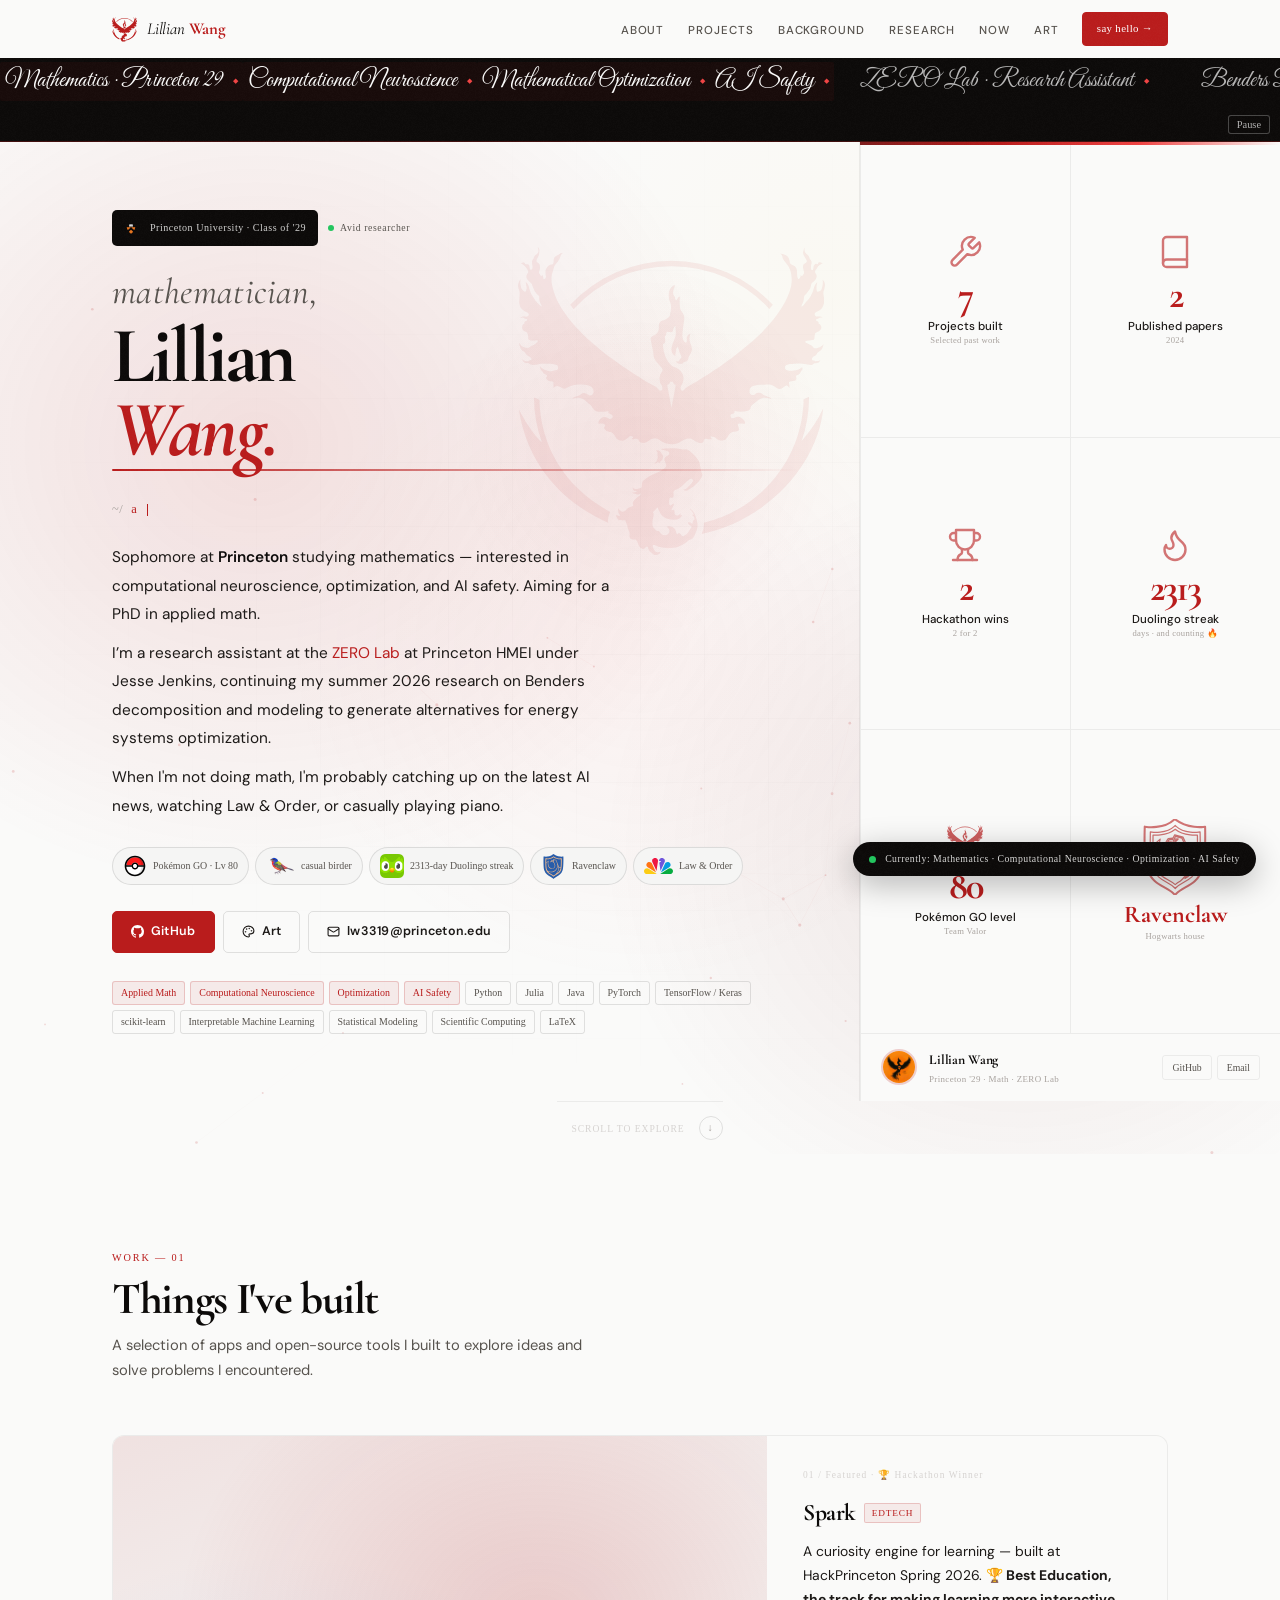
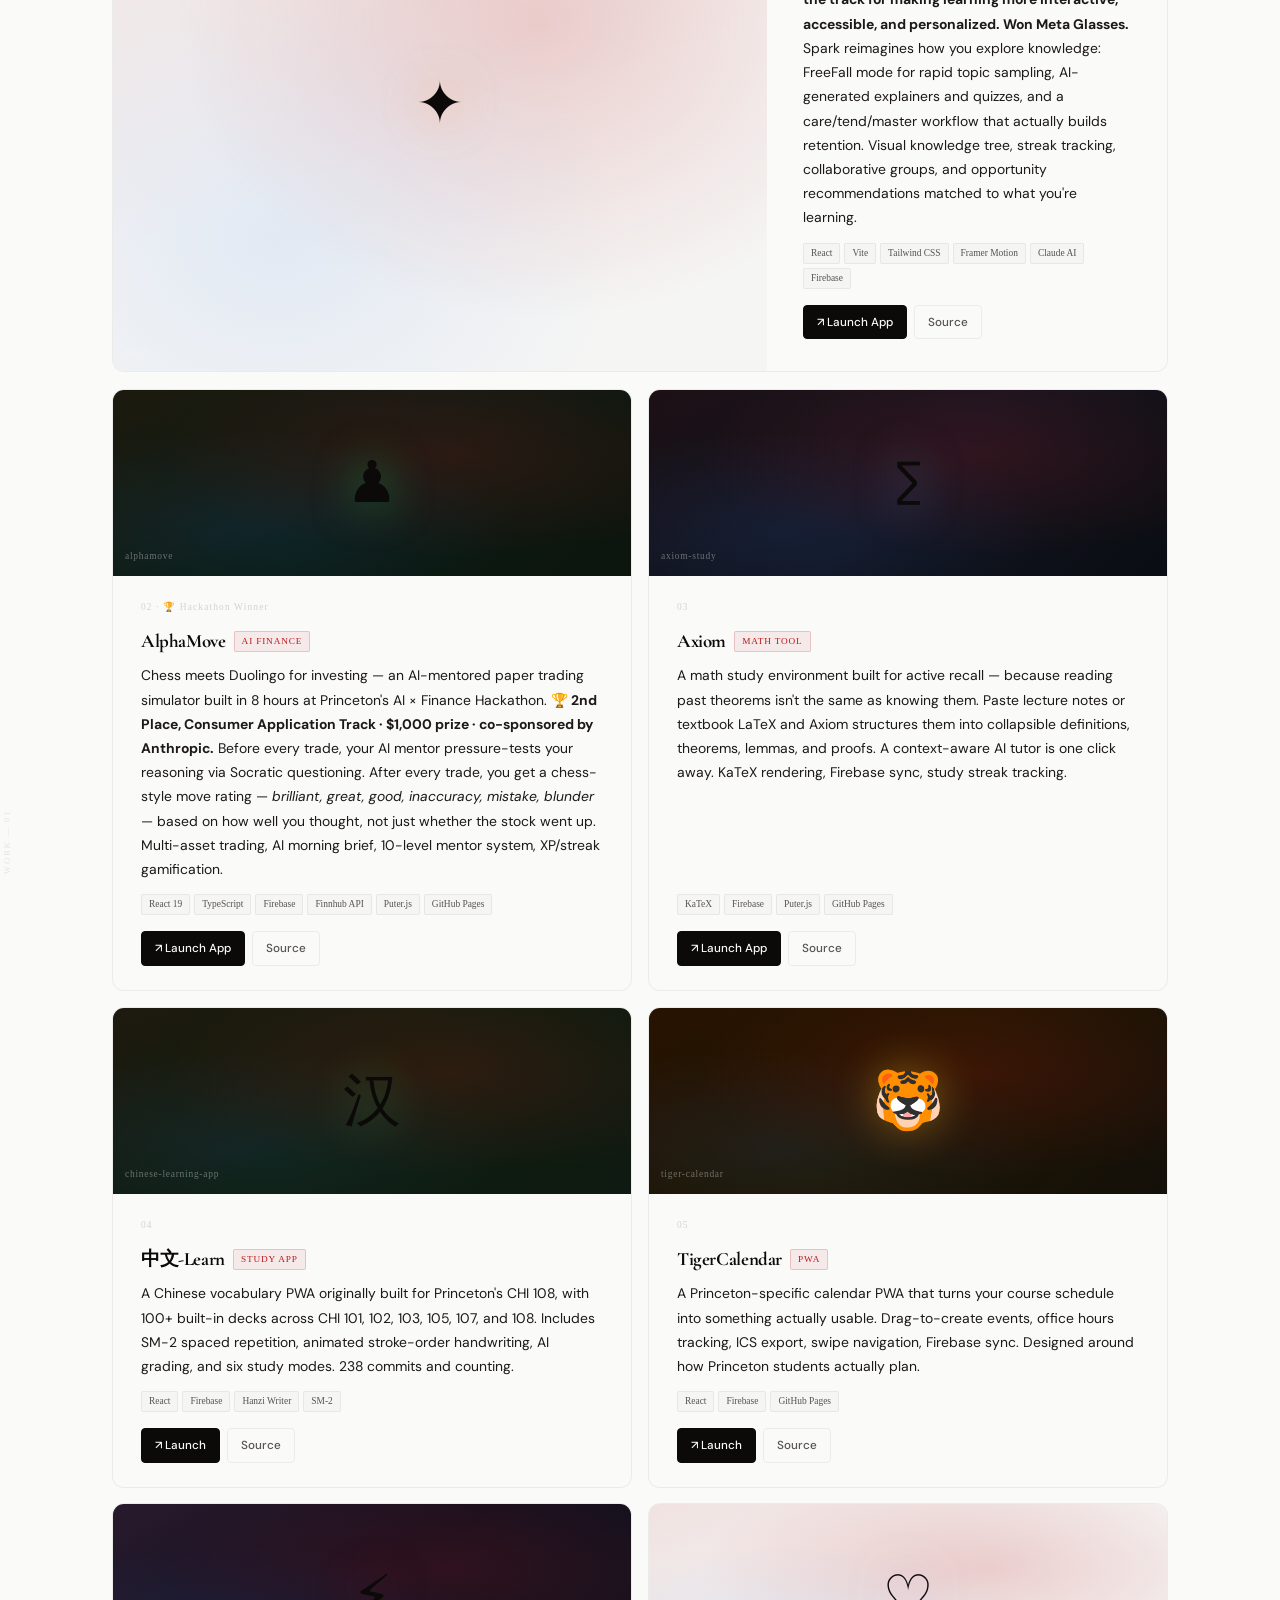
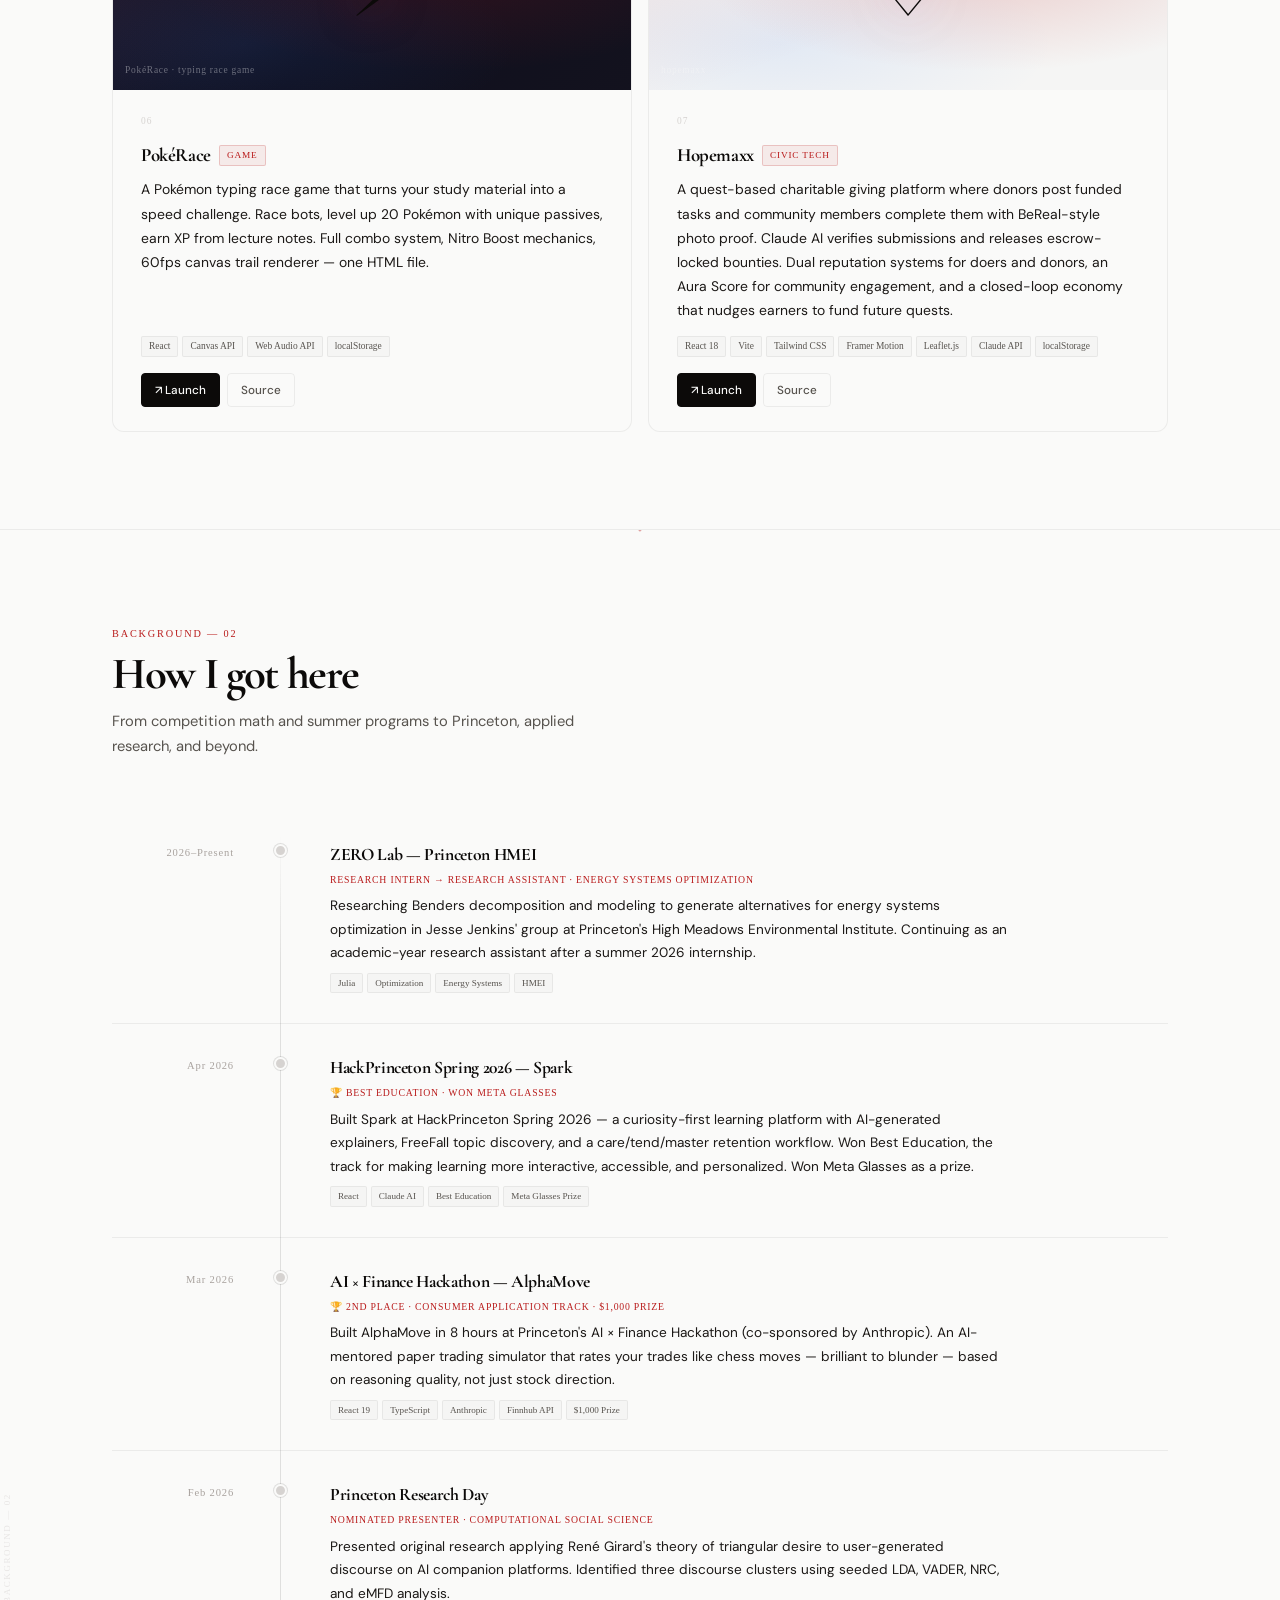
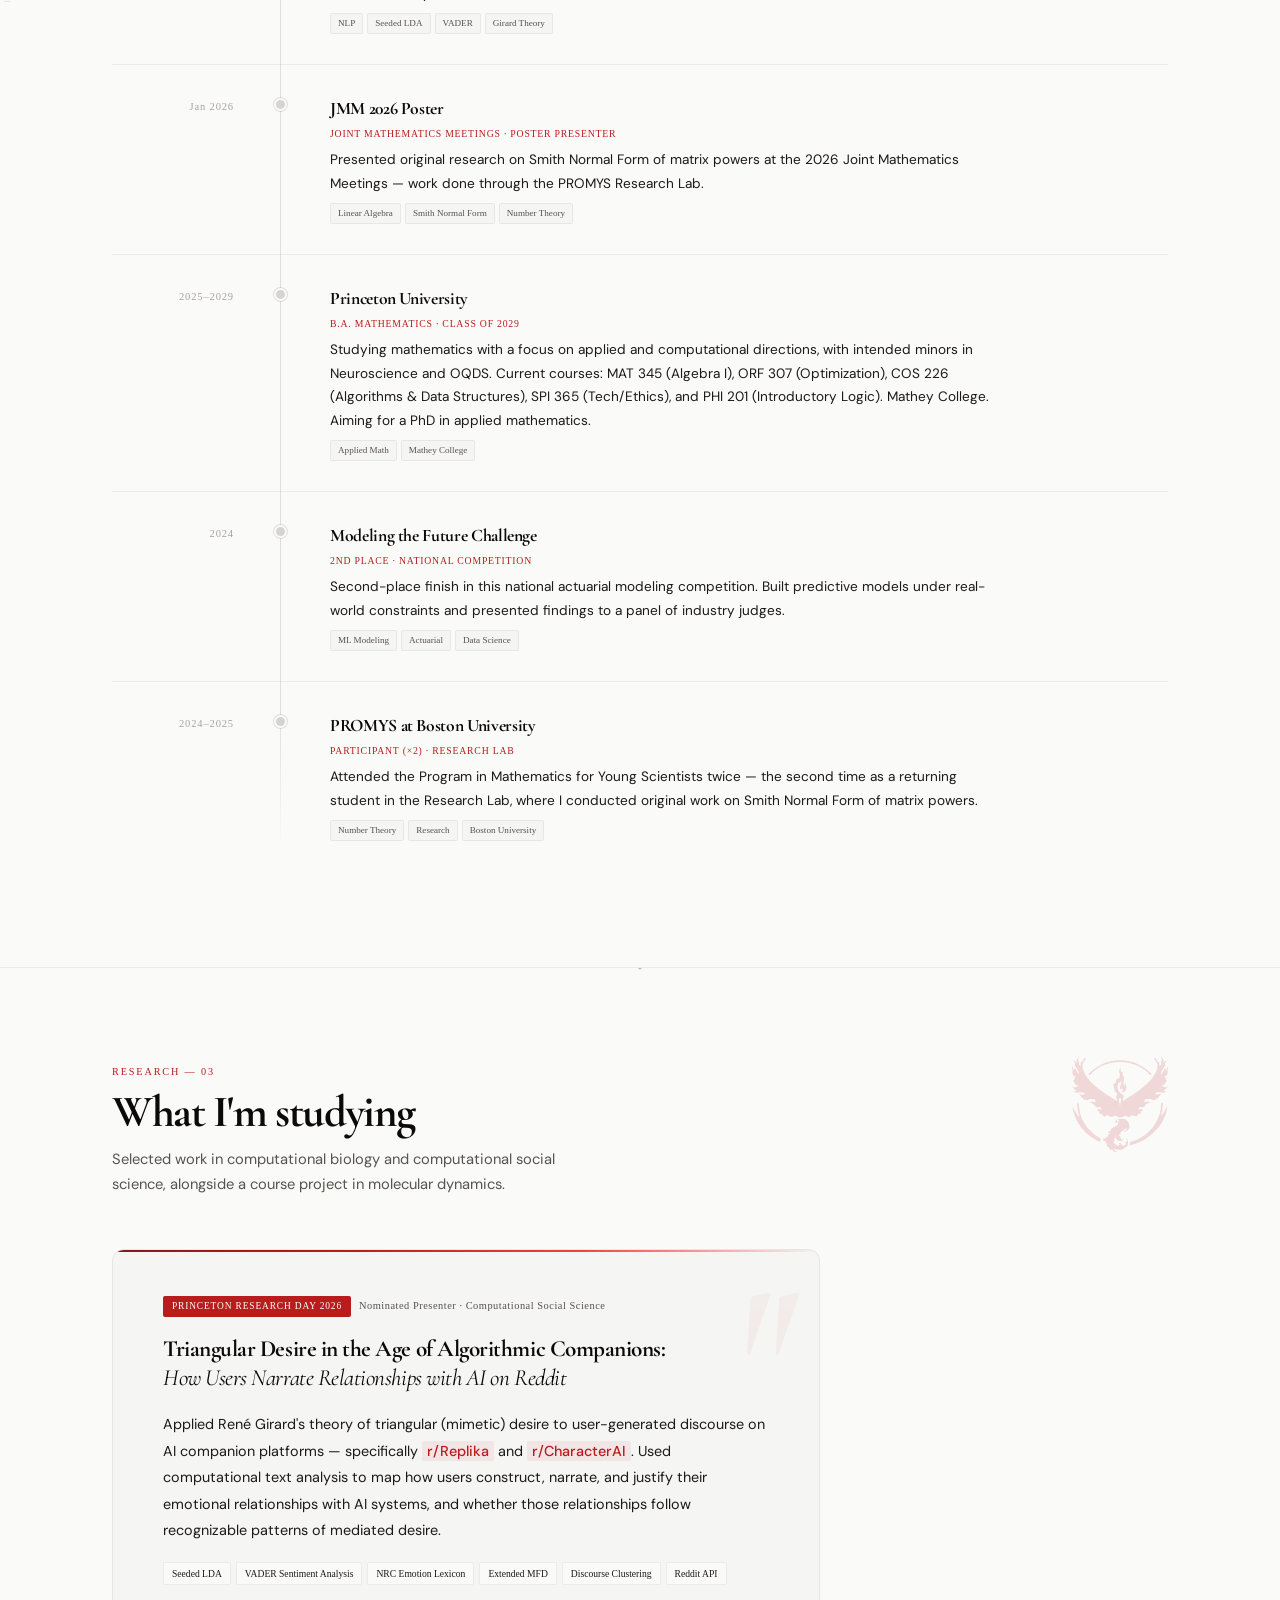
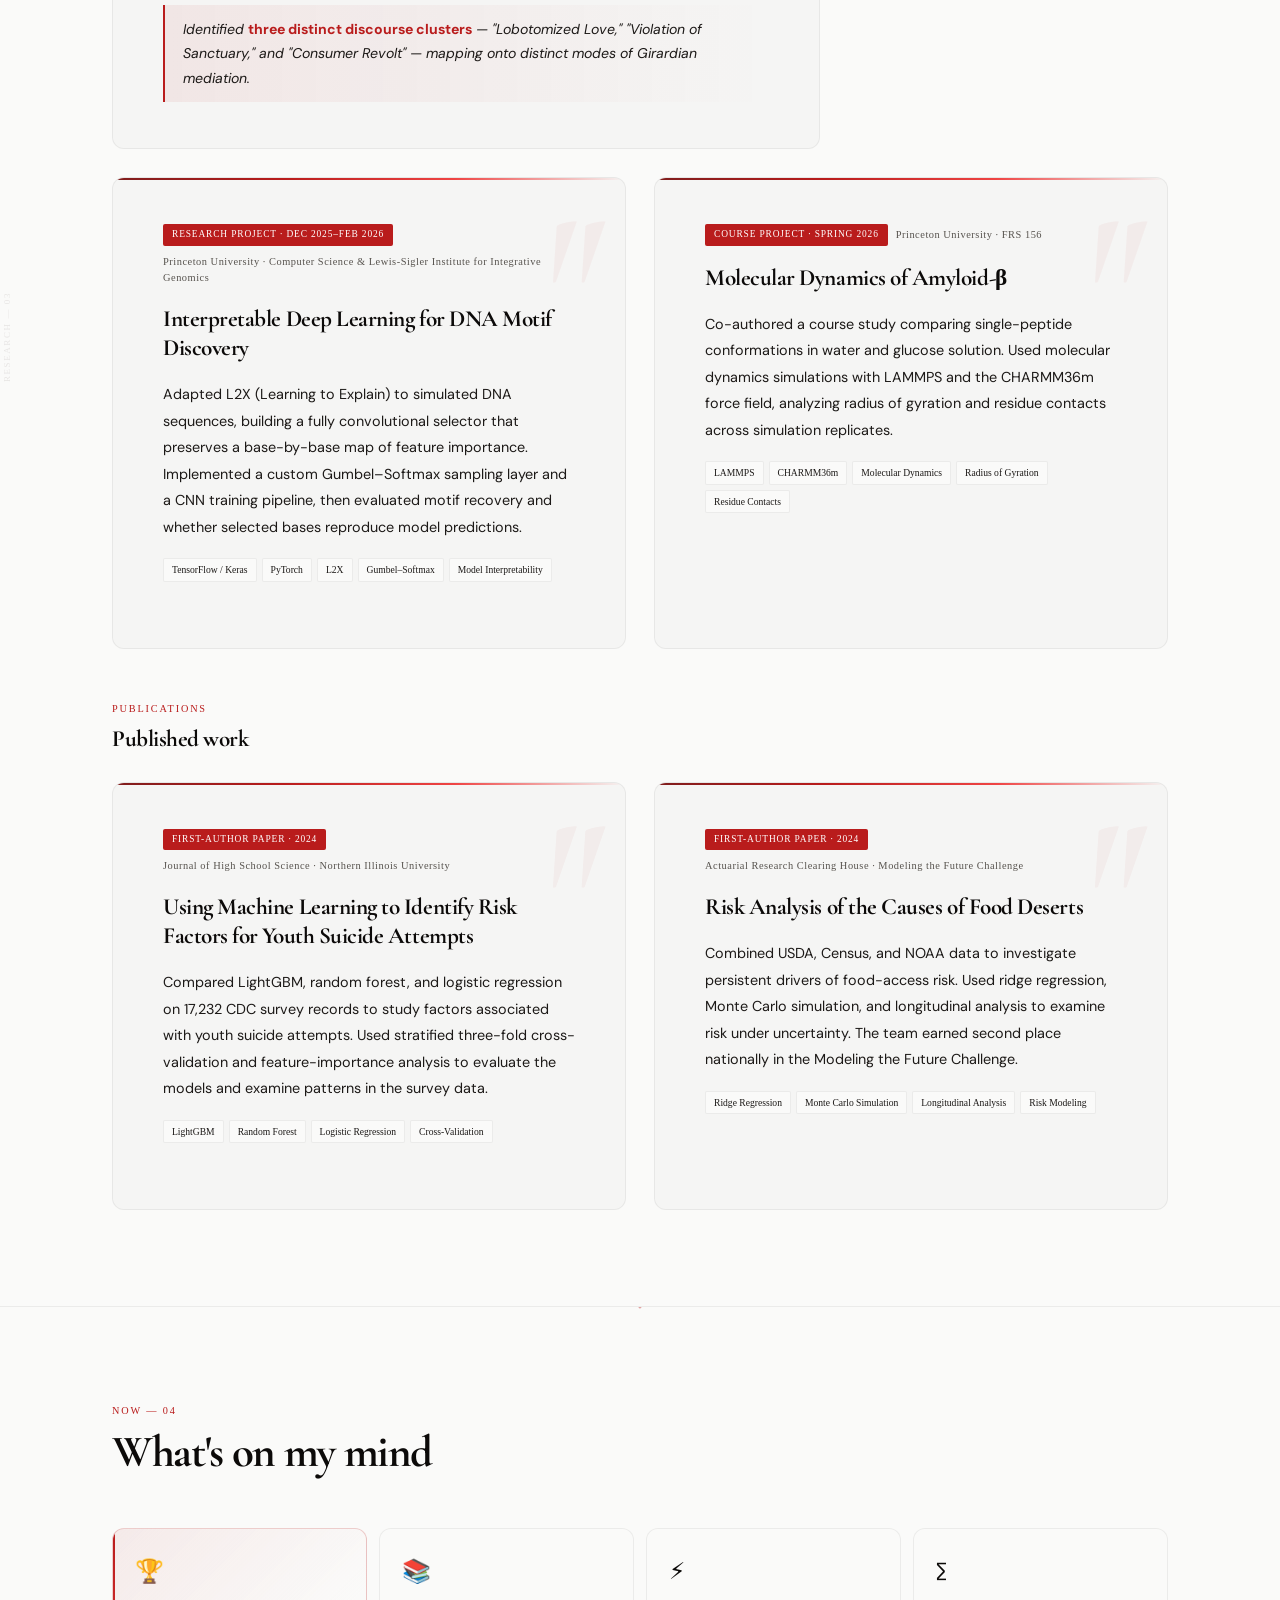
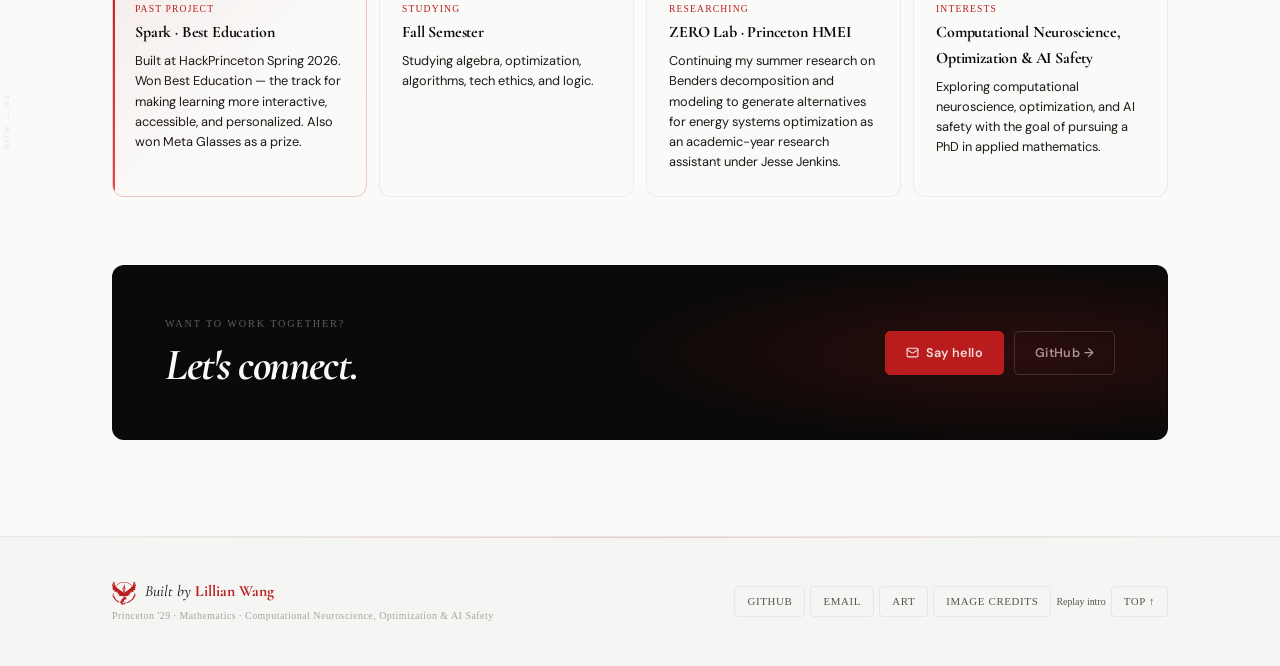
==== commit 791893e4: "Add AI safety to research interests" ====
--- a/index.html
+++ b/index.html
@@ -22,7 +22,7 @@
 })();
 </script>
 <title>Lillian Wang — Math @ Princeton</title>
-<meta name="description" content="Lillian Wang — Mathematics at Princeton '29. Computational neuroscience and optimization. Research assistant at ZERO Lab."/>
+<meta name="description" content="Lillian Wang — Mathematics at Princeton '29. Computational neuroscience, optimization, and AI safety. Research assistant at ZERO Lab."/>
 <meta name="google-site-verification" content="ecJf1j3jE1qeEwEBkO6Z4E8i9tVYqICHdxxBN81JIgk" />
 <link rel="preconnect" href="https://fonts.googleapis.com"/>
 <link rel="preconnect" href="https://fonts.gstatic.com" crossorigin/>
@@ -780,7 +780,7 @@
       </div>
 
       <div class="hero-bio fu d3">
-        <p>Sophomore at <strong>Princeton</strong> studying mathematics — interested in computational neuroscience and optimization. Aiming for a PhD in applied math.</p>
+        <p>Sophomore at <strong>Princeton</strong> studying mathematics — interested in computational neuroscience, optimization, and AI safety. Aiming for a PhD in applied math.</p>
         <p>I’m a research assistant at the <a href="https://zero.lab.princeton.edu/" target="_blank" rel="noopener">ZERO Lab</a> at Princeton HMEI under Jesse Jenkins, continuing my summer 2026 research on Benders decomposition and modeling to generate alternatives for energy systems optimization.</p>
         <p>When I'm not doing math, I'm probably catching up on the latest AI news, watching Law&nbsp;&amp;&nbsp;Order, or casually playing piano.</p>
       </div>
@@ -813,6 +813,7 @@
         <span class="chip lit">Applied Math</span>
         <span class="chip lit">Computational Neuroscience</span>
         <span class="chip lit">Optimization</span>
+        <span class="chip lit">AI Safety</span>
         <span class="chip">Python</span><span class="chip">Julia</span><span class="chip">Java</span>
         <span class="chip">PyTorch</span><span class="chip">TensorFlow / Keras</span><span class="chip">scikit-learn</span>
         <span class="chip">Interpretable Machine Learning</span><span class="chip">Statistical Modeling</span>
@@ -1236,7 +1237,7 @@
       <div class="nc feat reveal r1"><span class="nc-ico">🏆</span><div class="nc-label">Past Project</div><div class="nc-title">Spark · Best Education</div><p class="nc-desc">Built at HackPrinceton Spring 2026. Won Best Education — the track for making learning more interactive, accessible, and personalized. Also won Meta Glasses as a prize.</p></div>
       <div class="nc reveal r1"><span class="nc-ico">📚</span><div class="nc-label">Studying</div><div class="nc-title">Fall Semester</div><p class="nc-desc">Studying algebra, optimization, algorithms, tech ethics, and logic.</p></div>
       <div class="nc reveal r2"><span class="nc-ico">⚡</span><div class="nc-label">Researching</div><div class="nc-title">ZERO Lab · Princeton HMEI</div><p class="nc-desc">Continuing my summer research on Benders decomposition and modeling to generate alternatives for energy systems optimization as an academic-year research assistant under Jesse Jenkins.</p></div>
-      <div class="nc reveal r3"><span class="nc-ico">∑</span><div class="nc-label">Interests</div><div class="nc-title">Computational Neuroscience &amp; Optimization</div><p class="nc-desc">Exploring computational neuroscience and optimization with the goal of pursuing a PhD in applied mathematics.</p></div>
+      <div class="nc reveal r3"><span class="nc-ico">∑</span><div class="nc-label">Interests</div><div class="nc-title">Computational Neuroscience, Optimization &amp; AI Safety</div><p class="nc-desc">Exploring computational neuroscience, optimization, and AI safety with the goal of pursuing a PhD in applied mathematics.</p></div>
     </div>
     <div class="cta-strip reveal r4">
       <div class="cta-strip-l">
@@ -1259,7 +1260,7 @@
   <div class="foot-inner">
     <div>
       <div class="foot-sig"><img class="valor-footer" src="assets/valor/team-valor.svg" width="24" height="24" alt="" aria-hidden="true"/>Built by <b>Lillian Wang</b></div>
-      <div class="foot-sub">Princeton '29 · Mathematics · Computational Neuroscience &amp; Optimization</div>
+      <div class="foot-sub">Princeton '29 · Mathematics · Computational Neuroscience, Optimization &amp; AI Safety</div>
     </div>
     <div class="foot-links">
       <a href="https://github.com/lillianwang112" target="_blank" rel="noopener">GitHub</a>
@@ -1275,7 +1276,7 @@
 <!-- STATUS WIDGET -->
 <div id="status-widget" role="status" aria-live="polite">
   <span class="sw-dot"></span>
-  <span>Currently: Mathematics · Computational Neuroscience · Optimization</span>
+  <span>Currently: Mathematics · Computational Neuroscience · Optimization · AI Safety</span>
 </div>
 
 <script data-cfasync="false" src="/cdn-cgi/scripts/5c5dd728/cloudflare-static/email-decode.min.js"></script><script>
@@ -1397,6 +1398,7 @@
     {t:"Mathematics · Princeton '29",h:true},
     {t:'Computational Neuroscience',h:true},
     {t:'Mathematical Optimization',h:true},
+    {t:'AI Safety',h:true},
     {t:'ZERO Lab · Research Assistant',h:false},
     {t:'Benders Decomposition',h:false},
     {t:'Modeling to Generate Alternatives',h:false},
